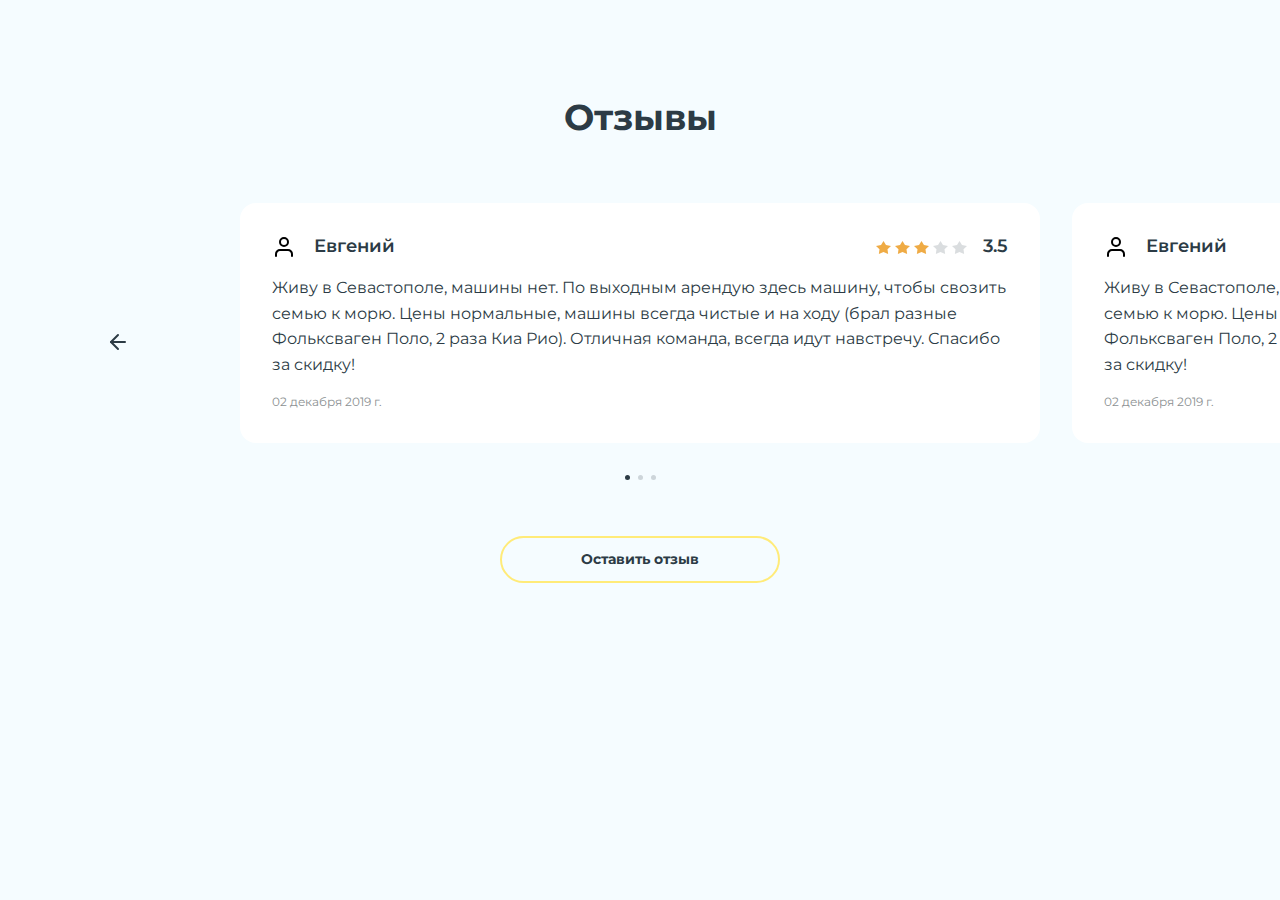
==== index.html @ 33b114d2 "Раздел с отзывами с адаптивом" ====
<!DOCTYPE html>
<html lang="ru">
<head>
  <meta charset="UTF-8">
  <meta http-equiv="X-UA-Compatible" content="IE=edge">
  <meta name="viewport" content="width=device-width, initial-scale=1.0">
  <title>Document</title>
  <link rel="shortcut icon" href="img/favicon.ico" type="image/ico">
  <link rel="stylesheet" href="css/style.css">

  <!-- Swiper -->
  <link rel="stylesheet" href="https://unpkg.com/swiper/swiper-bundle.min.css" />
  <script src="https://unpkg.com/swiper/swiper-bundle.min.js"></script>
</head>
<body>
  <div class="wrapper">
    <header class="header" style="display: none;">
      <div class="container">
        <div class="header__body">
          <div class="info">
            <div class="info__body">
              <div class="info__item">
                <div class="info__item-img">
                  <img src="img/work-time.svg" alt="Рабочее время">
                </div>
                <span class="info__item-text">Режим работы 9.00 - 19.00</span>
              </div>
              <div class="info__item">
                <div class="info__item-img">
                  <img src="img/car-availability.svg" alt="Доступность авто">
                </div>
                <span class="info__item-text">Подача автомобиля 24/7 </span>
              </div>
              <div class="info__contacts">
                <ul class="info__messengers">
                  <li><a href="#"><img src="img/viber.svg" alt="Viber"></a></li>
                  <li><a href="#"><img src="img/whatsapp.svg" alt="WhatsApp"></a></li>
                  <li><a href="#"><img src="img/telegram.svg" alt="Telegram"></a></li>
                </ul>
                <a href="tel:+79788373757" class="info-phone">+7 (978) 837-37-57</a>
              </div>
              <button class="btn-outline btn-round info__callback">
                <div class="info__callback-img">
                  <img src="img/callback.svg" alt="Обратный звонок">
                </div>
                <span class="info__callback-text">Обратный звонок</span>
              </button>
            </div>
          </div>
          <nav class="nav">
            <div class="nav__body">
              <button class="nav-burger"><span></span></button>
              <a href="#" class="nav__logo">
                <div class="nav__logo-img">
                  <img src="img/logo.svg" alt="Логотип">
                </div>
                <div class="nav__logo__text">
                  <span class="nav__logo-title">Гранд Авто</span>
                  <div class="nav__logo-label">Аренда авто в Севастополе</div>
                </div>
              </a>
              <div class="nav-menu">
                <div class="nav-menu__body">
                  <div class="nav-menu__header">
                    <h3 class="nav-menu-title">Меню</h3>
                    <button class="nav-menu-close"></button>
                  </div>
                  <ul class="nav-menu__list">
                    <li><a href="#" class="_active-page">Главная</a></li>
                    <li><a href="#">Автопарк</a></li>
                    <li><a href="#">Цены</a></li>
                    <li><a href="#">Условия</a></li>
                    <li><a href="#">Контакты</a></li>
                  </ul>
                  <div class="nav-menu__footer">
                    <div class="info__items">
                      <div class="info__item">
                        <div class="info__item-img">
                          <img src="img/work-time.svg" alt="Рабочее время">
                        </div>
                        <span class="info__item-text">Режим работы 9.00 - 19.00</span>
                      </div>
                      <div class="info__item">
                        <div class="info__item-img">
                          <img src="img/car-availability.svg" alt="Доступность авто">
                        </div>
                        <span class="info__item-text">Подача автомобиля 24/7 </span>
                      </div>
                    </div>
                    <button class="btn-outline btn-round nav-menu-callback">
                      <div class="info__callback-img">
                        <img src="img/callback.svg" alt="Обратный звонок">
                      </div>
                      <span class="info__callback-text">Обратный звонок</span>
                    </button>
                  </div>
                </div>

              </div>
              <button class="modal-open nav-contacts" data-modal-open="contacts"><img src="img/phone.svg" alt="Связь"></button> 
            </div>
          </nav>
        </div>
      </div>
    </header>
    <main class="main" style="display: none;">
      <div class="container">
        <div class="main__body">
          <div class="main__content">
            <h1 class="main-title">Аренда автомобилей в Севастополе</h1>
            <div class="main__rent">
              <div class="main__selects">
                <div class="select main__select main__select-car">
                  <div class="select__header">
                    <span class="select-current">VW TIGUAN 2.0 4x4</span>
                    <span class="select-icon"><img src="img/select-arrow.svg" alt="стрелка"></span>
                    <div class="select-label"><span class="select-label-text">Авто</span></div>
                  </div>
                  <ul class="select__body">
                    <li class="select-item">VW TIGUAN 2.0 4x4</li>
                    <li class="select-item">Skoda Octavia</li>
                    <li class="select-item">Hyundai Genesis 70</li>
                    <li class="select-item">Kia Optima 1.6 МКПП</li>
                    <li class="select-item">Nissan Murano</li>
                  </ul>
                </div>
                <div class="select main__select main__select-day">
                  <div class="select__header">
                    <span class="select-current">1</span>
                    <span class="select-icon"><img src="img/select-arrow.svg" alt="стрелка"></span>
                    <div class="select-label"><span class="select-label-text">Сутки</span></div>
                  </div>
                  <ul class="select__body">
                    <li class="select-item">1</li>
                    <li class="select-item">2</li>
                    <li class="select-item">3</li>
                    <li class="select-item">4</li>
                    <li class="select-item">5</li>
                  </ul>
                </div>
              </div>
            </div>
            <div class="main__price">
              <span class="main__price-all">17 500 ₽</span>
              <div class="main__price__correction">
                <span class="main__price-day">3 500 ₽ / сутки</span>
                <span class="main__price-deposit">Залог: 20 000 ₽ </span>
              </div>
            </div>
            <button class="btn btn-round main-btn">Арендовать</button>
          </div>
          <div class="main__image">
            <div class="main__image-car"><img src="img/main-car.png" alt="Автомобиль"></div>
            <div class="main__image-rock"><img src="img/main-rock.svg" alt="Горы"></div>
            <div class="main__image-traced-front"><img src="img/main-traced-front.svg" alt=""></div>
            <div class="main__image-traced-back"><img src="img/main-traced-back.svg" alt=""></div>
          </div>
        </div>
      </div>
    </main>
    <section class="park" style="display: none;">
      <div class="park__body">
        <div class="park__class">
          <div class="container">
            <div class="park__class__body">
              <h2 class="park-title park__class-title">Выберите класс авто</h2>
              <ul class="park__class__list">
                <li class="park__class__item">
                  <div class="park__class-img"><img src="img/class-budget.png" alt="Бюджетный класс"></div>
                  <div class="park__class__item__content">
                    <h3 class="park__class__item-title">Бюджетный</h3>
                    <span class="park__class-price">1500 ₽</span>
                    <span class="park__class-correction">от / сутки</span>
                  </div>
                </li>
                <li class="park__class__item">
                  <div class="park__class-img"><img src="img/class-comfort.png" alt="Комфорт класс"></div>
                  <div class="park__class__item__content">
                    <h3 class="park__class__item-title">Комфорт+</h3>
                    <span class="park__class-price">1500 ₽</span>
                    <span class="park__class-correction">от / сутки</span>
                  </div>
                </li>
                <li class="park__class__item _active">
                  <div class="park__class-img"><img src="img/class-crossover.png" alt="Кроссоверы"></div>
                  <div class="park__class__item__content">
                    <h3 class="park__class__item-title">Кроссоверы</h3>
                    <span class="park__class-price">1500 ₽</span>
                    <span class="park__class-correction">от / сутки</span>
                  </div>
                </li>
                <li class="park__class__item">
                  <div class="park__class-img"><img src="img/class-business.png" alt="Бизнес класс"></div>
                  <div class="park__class__item__content">
                    <h3 class="park__class__item-title">Бизнес</h3>
                    <span class="park__class-price">1500 ₽</span>
                    <span class="park__class-correction">от / сутки</span>
                  </div>
                </li>
              </ul>
            </div>
          </div>
        </div>
        <div class="park__car">
          <div class="container">
            <div class="park__car__body">
              <h2 class="park-title park__car-title">Автомобили в классе</h2>
              <ul class="park__car__list">
                <li class="park__car-item">
                  <div class="park__car__header">
                    <div class="park__car__character park__car__people">
                      <div class="park__car__character-icon"><img src="img/car-people.svg" alt="Кол-во мест"></div>
                      <span class="park__car__character-text">5</span>
                    </div>
                    <div class="park__car__character park__car__bag">
                      <div class="park__car__character-icon"><img src="img/car-bag.svg" alt="Кол-во мест для багажа"></div>
                      <span class="park__car__character-text">3</span>
                    </div>
                    <span class="park__car-sale">Акция</span>
                  </div>
                  <div class="park__car-img"><img src="img/car-1.png" alt="Машина"></div>
                  <div class="park__car__content">
                    <span class="park__car-class">Кроссоверы</span>
                    <h3 class="park__car-item-title">Volkswagen Tiguan 2.0</h3>
                    <ul class="park__car__parameters">
                      <li class="park__car__parameter">
                        <span class="park__car__parameter-title">Двигатель</span>
                        <span class="park__car__parameter-descr">1.6 Бензин</span>
                      </li>
                      <li class="park__car__parameter">
                        <span class="park__car__parameter-title">Расход</span>
                        <span class="park__car__parameter-descr">10л / 100км</span>
                      </li>
                      <li class="park__car__parameter">
                        <span class="park__car__parameter-title">Трансмиссия</span>
                        <span class="park__car__parameter-descr">АКПП</span>
                      </li>
                    </ul>
                    <div class="park__car__footer">
                      <div class="park__car__price">
                        <span class="park__car__price-old">5 500 ₽</span>
                        <span class="park__car__price-all">15 500 ₽</span>
                        <div class="park__car__price-correction">от / сутки</div>
                      </div>
                      <button class="btn-outline park__car-btn">Подробнее</button>
                    </div>
                  </div>
                </li>
                <li class="park__car-item">
                  <div class="park__car__header">
                    <div class="park__car__character park__car__people">
                      <div class="park__car__character-icon"><img src="img/car-people.svg" alt="Кол-во мест"></div>
                      <span class="park__car__character-text">5</span>
                    </div>
                    <div class="park__car__character park__car__bag">
                      <div class="park__car__character-icon"><img src="img/car-bag.svg" alt="Кол-во мест для багажа"></div>
                      <span class="park__car__character-text">3</span>
                    </div>
                    <span class="park__car-sale">Акция</span>
                  </div>
                  <div class="park__car-img"><img src="img/car-2.png" alt="Машина"></div>
                  <div class="park__car__content">
                    <span class="park__car-class">Кроссоверы</span>
                    <h3 class="park__car-item-title">Hyundai Genesis 70</h3>
                    <ul class="park__car__parameters">
                      <li class="park__car__parameter">
                        <span class="park__car__parameter-title">Двигатель</span>
                        <span class="park__car__parameter-descr">1.6 Бензин</span>
                      </li>
                      <li class="park__car__parameter">
                        <span class="park__car__parameter-title">Расход</span>
                        <span class="park__car__parameter-descr">10л / 100км</span>
                      </li>
                      <li class="park__car__parameter">
                        <span class="park__car__parameter-title">Трансмиссия</span>
                        <span class="park__car__parameter-descr">АКПП</span>
                      </li>
                    </ul>
                    <div class="park__car__footer">
                      <div class="park__car__price">
                        <span class="park__car__price-old">5 500 ₽</span>
                        <span class="park__car__price-all">4 500 ₽</span>
                        <div class="park__car__price-correction">от / сутки</div>
                      </div>
                      <button class="btn-outline park__car-btn">Подробнее</button>
                    </div>
                  </div>
                </li>
                <li class="park__car-item _sale">
                  <div class="park__car__header">
                    <div class="park__car__character park__car__people">
                      <div class="park__car__character-icon"><img src="img/car-people.svg" alt="Кол-во мест"></div>
                      <span class="park__car__character-text">5</span>
                    </div>
                    <div class="park__car__character park__car__bag">
                      <div class="park__car__character-icon"><img src="img/car-bag.svg" alt="Кол-во мест для багажа"></div>
                      <span class="park__car__character-text">3</span>
                    </div>
                    <span class="park__car-sale">Акция</span>
                  </div>
                  <div class="park__car-img"><img src="img/car-3.png" alt="Машина"></div>
                  <div class="park__car__content">
                    <span class="park__car-class">Кроссоверы</span>
                    <h3 class="park__car-item-title">Kia Optima 1.6 МКПП</h3>
                    <ul class="park__car__parameters">
                      <li class="park__car__parameter">
                        <span class="park__car__parameter-title">Двигатель</span>
                        <span class="park__car__parameter-descr">1.6 Бензин</span>
                      </li>
                      <li class="park__car__parameter">
                        <span class="park__car__parameter-title">Расход</span>
                        <span class="park__car__parameter-descr">10л / 100км</span>
                      </li>
                      <li class="park__car__parameter">
                        <span class="park__car__parameter-title">Трансмиссия</span>
                        <span class="park__car__parameter-descr">МКПП</span>
                      </li>
                    </ul>
                    <div class="park__car__footer">
                      <div class="park__car__price">
                        <span class="park__car__price-old">5 500 ₽</span>
                        <span class="park__car__price-all">3 500 ₽</span>
                        <div class="park__car__price-correction">от / сутки</div>
                      </div>
                      <button class="btn-outline park__car-btn">Подробнее</button>
                    </div>
                  </div>
                </li>
                <li class="park__car-item">
                  <div class="park__car__header">
                    <div class="park__car__character park__car__people">
                      <div class="park__car__character-icon"><img src="img/car-people.svg" alt="Кол-во мест"></div>
                      <span class="park__car__character-text">5</span>
                    </div>
                    <div class="park__car__character park__car__bag">
                      <div class="park__car__character-icon"><img src="img/car-bag.svg" alt="Кол-во мест для багажа"></div>
                      <span class="park__car__character-text">3</span>
                    </div>
                    <span class="park__car-sale">Акция</span>
                  </div>
                  <div class="park__car-img"><img src="img/car-4.png" alt="Машина"></div>
                  <div class="park__car__content">
                    <span class="park__car-class">Кроссоверы</span>
                    <h3 class="park__car-item-title">Nissan Murano</h3>
                    <ul class="park__car__parameters">
                      <li class="park__car__parameter">
                        <span class="park__car__parameter-title">Двигатель</span>
                        <span class="park__car__parameter-descr">1.6 Бензин</span>
                      </li>
                      <li class="park__car__parameter">
                        <span class="park__car__parameter-title">Расход</span>
                        <span class="park__car__parameter-descr">10л / 100км</span>
                      </li>
                      <li class="park__car__parameter">
                        <span class="park__car__parameter-title">Трансмиссия</span>
                        <span class="park__car__parameter-descr">АКПП</span>
                      </li>
                    </ul>
                    <div class="park__car__footer">
                      <div class="park__car__price">
                        <span class="park__car__price-old">5 500 ₽</span>
                        <span class="park__car__price-all">5 500 ₽</span>
                        <div class="park__car__price-correction">от / сутки</div>
                      </div>
                      <button class="btn-outline park__car-btn">Подробнее</button>
                    </div>
                  </div>
                </li>
                <li class="park__car-item">
                  <div class="park__car__header">
                    <div class="park__car__character park__car__people">
                      <div class="park__car__character-icon"><img src="img/car-people.svg" alt="Кол-во мест"></div>
                      <span class="park__car__character-text">5</span>
                    </div>
                    <div class="park__car__character park__car__bag">
                      <div class="park__car__character-icon"><img src="img/car-bag.svg" alt="Кол-во мест для багажа"></div>
                      <span class="park__car__character-text">3</span>
                    </div>
                    <span class="park__car-sale">Акция</span>
                  </div>
                  <div class="park__car-img"><img src="img/car-5.png" alt="Машина"></div>
                  <div class="park__car__content">
                    <span class="park__car-class">Кроссоверы</span>
                    <h3 class="park__car-item-title">Skoda Octavia</h3>
                    <ul class="park__car__parameters">
                      <li class="park__car__parameter">
                        <span class="park__car__parameter-title">Двигатель</span>
                        <span class="park__car__parameter-descr">1.6 Бензин</span>
                      </li>
                      <li class="park__car__parameter">
                        <span class="park__car__parameter-title">Расход</span>
                        <span class="park__car__parameter-descr">10л / 100км</span>
                      </li>
                      <li class="park__car__parameter">
                        <span class="park__car__parameter-title">Трансмиссия</span>
                        <span class="park__car__parameter-descr">АКПП</span>
                      </li>
                    </ul>
                    <div class="park__car__footer">
                      <div class="park__car__price">
                        <span class="park__car__price-old">5 500 ₽</span>
                        <span class="park__car__price-all">4 500 ₽</span>
                        <div class="park__car__price-correction">от / сутки</div>
                      </div>
                      <button class="btn-outline park__car-btn">Подробнее</button>
                    </div>
                  </div>
                </li>
                <li class="park__car-item">
                  <div class="park__car__header">
                    <div class="park__car__character park__car__people">
                      <div class="park__car__character-icon"><img src="img/car-people.svg" alt="Кол-во мест"></div>
                      <span class="park__car__character-text">5</span>
                    </div>
                    <div class="park__car__character park__car__bag">
                      <div class="park__car__character-icon"><img src="img/car-bag.svg" alt="Кол-во мест для багажа"></div>
                      <span class="park__car__character-text">3</span>
                    </div>
                    <span class="park__car-sale">Акция</span>
                  </div>
                  <div class="park__car-img"><img src="img/car-6.png" alt="Машина"></div>
                  <div class="park__car__content">
                    <span class="park__car-class">Кроссоверы</span>
                    <h3 class="park__car-item-title">Hyundai Genesis 80</h3>
                    <ul class="park__car__parameters">
                      <li class="park__car__parameter">
                        <span class="park__car__parameter-title">Двигатель</span>
                        <span class="park__car__parameter-descr">1.6 Бензин</span>
                      </li>
                      <li class="park__car__parameter">
                        <span class="park__car__parameter-title">Расход</span>
                        <span class="park__car__parameter-descr">10л / 100км</span>
                      </li>
                      <li class="park__car__parameter">
                        <span class="park__car__parameter-title">Трансмиссия</span>
                        <span class="park__car__parameter-descr">МКПП</span>
                      </li>
                    </ul>
                    <div class="park__car__footer">
                      <div class="park__car__price">
                        <span class="park__car__price-old">5 500 ₽</span>
                        <span class="park__car__price-all">3 500 ₽</span>
                        <div class="park__car__price-correction">от / сутки</div>
                      </div>
                      <button class="btn-outline park__car-btn">Подробнее</button>
                    </div>
                  </div>
                </li>
              </ul>
              <div class="park-more">
                <a href="#" class="btn-outline btn-round park-more-link">Все автомобили</a>
              </div>
            </div>
          </div>
        </div>
      </div>
    </section>
    <section class="rental" style="display: none;">
      <div class="container">
        <div class="rental__body">
          <div class="rental__content">
            <h2 class="title rental-title">Прокат авто в Севастополе</h2>
            <p class="rental-text">Компания «На Прокат» предоставляет всем жителям полуострова и гостям Крыма услуги недорогого автопроката. У нас можно взять машину в аренду на сутки, неделю или несколько месяцев. Не отказывайте себе в свободе передвижения: арендуйте современные исправные авто на время отпуска, командировки, или пока ваш автомобиль находится в ремонте. К вашим услугам – большой автопарк новых автомобилей, более чем адекватные цены и отличный качественный сервис. <br> <br> Если во время отдыха хотите сэкономить на такси и при этом осмотреть самые красивые места полуострова, вам не обойтись без услуг нашей компании. Чтобы заказать аренду авто, выберите машину на сайте и забронируйте на нужную дату. Сделать это можно по телефону или онлайн.</p>
          </div>
          <ul class="rental__services">
            <li class="rental__service">
              <div class="rental__service-icon"><img src="img/rental-money.svg" alt="Деньги"></div>
              <span class="rental__services-text">Минимальный залог</span>
            </li>
            <li class="rental__service">
              <div class="rental__service-icon"><img src="img/rental-document.svg" alt="Документы"></div>
              <span class="rental__services-text">Быстрое оформление по паспорту и правам</span>
            </li>
            <li class="rental__service">
              <div class="rental__service-icon"><img src="img/rental-repair.svg" alt="Техподдержка"></div>
              <span class="rental__services-text">Техподдержка 24/7</span>
            </li>
            <li class="rental__service">
              <div class="rental__service-icon"><img src="img/rental-withdrawal.svg" alt="Залог"></div>
              <span class="rental__services-text">Возврат залога по карте до 30 суток</span>
            </li>
            <li class="rental__service">
              <div class="rental__service-icon"><img src="img/rental-car.svg" alt="Автомобиль"></div>
              <span class="rental__services-text">Новые автомобили</span>
            </li>
            <li class="rental__service">
              <div class="rental__service-icon"><img src="img/rental-arrow.svg" alt="Пробег"></div>
              <span class="rental__services-text">Неограниченный пробег</span>
            </li>
            <li class="rental__service">
              <div class="rental__service-icon"><img src="img/rental-location.svg" alt="Локация"></div>
              <span class="rental__services-text">Доставка автомобиля в любой город</span>
            </li>
            <li class="rental__service">
              <div class="rental__service-icon"><img src="img/rental-plane.svg" alt="Аэропорт"></div>
              <span class="rental__services-text">Наличие автомобилей в аэропорту</span>
            </li>
          </ul>
          <div class="rental-more">
            <a href="#" class="btn-outline btn-round rental-more-link">Условия</a>
          </div>
        </div>
      </div>
    </section>
    <section class="reviews">
      <div class="container">
        <div class="reviews__body">
          <h2 class="title reviews-title">Отзывы</h2>
          <div class="reviews__slider">
            <div class="swiper-container reviews__slider-content">
              <ul class="swiper-wrapper reviews__list">
                <li class="swiper-slide reviews__item">
                  <div class="reviews__header">
                    <div class="reviews__user">
                      <div class="reviews__user-icon"><img src="img/reviews-user.svg" alt="Клиент"></div>
                      <div class="reviews__user-name">Евгений</div>
                    </div>
                    <div class="reviews__estim">
                      <ul class="reviews__estim__stars">
                        <li class="reviews__estim-star">
                          <svg width="15" height="13" viewBox="0 0 15 13" fill="none" xmlns="http://www.w3.org/2000/svg">
                            <path fill-rule="evenodd" clip-rule="evenodd" d="M7.5 0L9.97724 4.08591L15 4.96601L11.5017 8.37073L12.128 13L7.5 11.0188L2.8584 13L3.49811 8.37073L0 4.96601L5.0226 4.08591L7.5 0Z" fill="#EFAB45"/>
                          </svg>
                        </li>
                        <li class="reviews__estim-star">
                          <svg width="15" height="13" viewBox="0 0 15 13" fill="none" xmlns="http://www.w3.org/2000/svg">
                            <path fill-rule="evenodd" clip-rule="evenodd" d="M7.5 0L9.97724 4.08591L15 4.96601L11.5017 8.37073L12.128 13L7.5 11.0188L2.8584 13L3.49811 8.37073L0 4.96601L5.0226 4.08591L7.5 0Z" fill="#EFAB45"/>
                          </svg>
                        </li>
                        <li class="reviews__estim-star">
                          <svg width="15" height="13" viewBox="0 0 15 13" fill="none" xmlns="http://www.w3.org/2000/svg">
                            <path fill-rule="evenodd" clip-rule="evenodd" d="M7.5 0L9.97724 4.08591L15 4.96601L11.5017 8.37073L12.128 13L7.5 11.0188L2.8584 13L3.49811 8.37073L0 4.96601L5.0226 4.08591L7.5 0Z" fill="#EFAB45"/>
                          </svg>
                        </li>
                        <li class="reviews__estim-star">
                          <svg width="15" height="13" viewBox="0 0 15 13" fill="none" xmlns="http://www.w3.org/2000/svg">
                            <path fill-rule="evenodd" clip-rule="evenodd" d="M7.5 0L9.97724 4.08591L15 4.96601L11.5017 8.37073L12.128 13L7.5 11.0188L2.8584 13L3.49811 8.37073L0 4.96601L5.0226 4.08591L7.5 0Z" fill="#DADDDF"/>
                          </svg>
                        </li>
                        <li class="reviews__estim-star">
                          <svg width="15" height="13" viewBox="0 0 15 13" fill="none" xmlns="http://www.w3.org/2000/svg">
                            <path fill-rule="evenodd" clip-rule="evenodd" d="M7.5 0L9.97724 4.08591L15 4.96601L11.5017 8.37073L12.128 13L7.5 11.0188L2.8584 13L3.49811 8.37073L0 4.96601L5.0226 4.08591L7.5 0Z" fill="#DADDDF"/>
                          </svg>
                        </li>
                      </ul>
                      <div class="reviews__estim-text">3.5</div>
                    </div>
                  </div>
                  <div class="reviews__content">
                    <p class="reviews-text">Живу в Севастополе, машины нет. По выходным арендую здесь машину, чтобы свозить семью к морю. Цены нормальные, машины всегда чистые и на ходу (брал разные Фольксваген Поло, 2 раза Киа Рио). Отличная команда, всегда идут навстречу. Спасибо за скидку!</p>
                    <span class="reviews-date">02 декабря 2019 г.</span>
                  </div>
                </li>
                <li class="swiper-slide reviews__item">
                  <div class="reviews__header">
                    <div class="reviews__user">
                      <div class="reviews__user-icon"><img src="img/reviews-user.svg" alt="Клиент"></div>
                      <div class="reviews__user-name">Евгений</div>
                    </div>
                    <div class="reviews__estim">
                      <ul class="reviews__estim__stars">
                        <li class="reviews__estim-star">
                          <svg width="15" height="13" viewBox="0 0 15 13" fill="none" xmlns="http://www.w3.org/2000/svg">
                            <path fill-rule="evenodd" clip-rule="evenodd" d="M7.5 0L9.97724 4.08591L15 4.96601L11.5017 8.37073L12.128 13L7.5 11.0188L2.8584 13L3.49811 8.37073L0 4.96601L5.0226 4.08591L7.5 0Z" fill="#EFAB45"/>
                          </svg>
                        </li>
                        <li class="reviews__estim-star">
                          <svg width="15" height="13" viewBox="0 0 15 13" fill="none" xmlns="http://www.w3.org/2000/svg">
                            <path fill-rule="evenodd" clip-rule="evenodd" d="M7.5 0L9.97724 4.08591L15 4.96601L11.5017 8.37073L12.128 13L7.5 11.0188L2.8584 13L3.49811 8.37073L0 4.96601L5.0226 4.08591L7.5 0Z" fill="#EFAB45"/>
                          </svg>
                        </li>
                        <li class="reviews__estim-star">
                          <svg width="15" height="13" viewBox="0 0 15 13" fill="none" xmlns="http://www.w3.org/2000/svg">
                            <path fill-rule="evenodd" clip-rule="evenodd" d="M7.5 0L9.97724 4.08591L15 4.96601L11.5017 8.37073L12.128 13L7.5 11.0188L2.8584 13L3.49811 8.37073L0 4.96601L5.0226 4.08591L7.5 0Z" fill="#EFAB45"/>
                          </svg>
                        </li>
                        <li class="reviews__estim-star">
                          <svg width="15" height="13" viewBox="0 0 15 13" fill="none" xmlns="http://www.w3.org/2000/svg">
                            <path fill-rule="evenodd" clip-rule="evenodd" d="M7.5 0L9.97724 4.08591L15 4.96601L11.5017 8.37073L12.128 13L7.5 11.0188L2.8584 13L3.49811 8.37073L0 4.96601L5.0226 4.08591L7.5 0Z" fill="#DADDDF"/>
                          </svg>
                        </li>
                        <li class="reviews__estim-star">
                          <svg width="15" height="13" viewBox="0 0 15 13" fill="none" xmlns="http://www.w3.org/2000/svg">
                            <path fill-rule="evenodd" clip-rule="evenodd" d="M7.5 0L9.97724 4.08591L15 4.96601L11.5017 8.37073L12.128 13L7.5 11.0188L2.8584 13L3.49811 8.37073L0 4.96601L5.0226 4.08591L7.5 0Z" fill="#DADDDF"/>
                          </svg>
                        </li>
                      </ul>
                      <div class="reviews__estim-text">3.5</div>
                    </div>
                  </div>
                  <div class="reviews__content">
                    <p class="reviews-text">Живу в Севастополе, машины нет. По выходным арендую здесь машину, чтобы свозить семью к морю. Цены нормальные, машины всегда чистые и на ходу (брал разные Фольксваген Поло, 2 раза Киа Рио). Отличная команда, всегда идут навстречу. Спасибо за скидку!</p>
                    <span class="reviews-date">02 декабря 2019 г.</span>
                  </div>
                </li>
                <li class="swiper-slide reviews__item">
                  <div class="reviews__header">
                    <div class="reviews__user">
                      <div class="reviews__user-icon"><img src="img/reviews-user.svg" alt="Клиент"></div>
                      <div class="reviews__user-name">Евгений</div>
                    </div>
                    <div class="reviews__estim">
                      <ul class="reviews__estim__stars">
                        <li class="reviews__estim-star">
                          <svg width="15" height="13" viewBox="0 0 15 13" fill="none" xmlns="http://www.w3.org/2000/svg">
                            <path fill-rule="evenodd" clip-rule="evenodd" d="M7.5 0L9.97724 4.08591L15 4.96601L11.5017 8.37073L12.128 13L7.5 11.0188L2.8584 13L3.49811 8.37073L0 4.96601L5.0226 4.08591L7.5 0Z" fill="#EFAB45"/>
                          </svg>
                        </li>
                        <li class="reviews__estim-star">
                          <svg width="15" height="13" viewBox="0 0 15 13" fill="none" xmlns="http://www.w3.org/2000/svg">
                            <path fill-rule="evenodd" clip-rule="evenodd" d="M7.5 0L9.97724 4.08591L15 4.96601L11.5017 8.37073L12.128 13L7.5 11.0188L2.8584 13L3.49811 8.37073L0 4.96601L5.0226 4.08591L7.5 0Z" fill="#EFAB45"/>
                          </svg>
                        </li>
                        <li class="reviews__estim-star">
                          <svg width="15" height="13" viewBox="0 0 15 13" fill="none" xmlns="http://www.w3.org/2000/svg">
                            <path fill-rule="evenodd" clip-rule="evenodd" d="M7.5 0L9.97724 4.08591L15 4.96601L11.5017 8.37073L12.128 13L7.5 11.0188L2.8584 13L3.49811 8.37073L0 4.96601L5.0226 4.08591L7.5 0Z" fill="#EFAB45"/>
                          </svg>
                        </li>
                        <li class="reviews__estim-star">
                          <svg width="15" height="13" viewBox="0 0 15 13" fill="none" xmlns="http://www.w3.org/2000/svg">
                            <path fill-rule="evenodd" clip-rule="evenodd" d="M7.5 0L9.97724 4.08591L15 4.96601L11.5017 8.37073L12.128 13L7.5 11.0188L2.8584 13L3.49811 8.37073L0 4.96601L5.0226 4.08591L7.5 0Z" fill="#DADDDF"/>
                          </svg>
                        </li>
                        <li class="reviews__estim-star">
                          <svg width="15" height="13" viewBox="0 0 15 13" fill="none" xmlns="http://www.w3.org/2000/svg">
                            <path fill-rule="evenodd" clip-rule="evenodd" d="M7.5 0L9.97724 4.08591L15 4.96601L11.5017 8.37073L12.128 13L7.5 11.0188L2.8584 13L3.49811 8.37073L0 4.96601L5.0226 4.08591L7.5 0Z" fill="#DADDDF"/>
                          </svg>
                        </li>
                      </ul>
                      <div class="reviews__estim-text">3.5</div>
                    </div>
                  </div>
                  <div class="reviews__content">
                    <p class="reviews-text">Живу в Севастополе, машины нет. По выходным арендую здесь машину, чтобы свозить семью к морю. Цены нормальные, машины всегда чистые и на ходу (брал разные Фольксваген Поло, 2 раза Киа Рио). Отличная команда, всегда идут навстречу. Спасибо за скидку!</p>
                    <span class="reviews-date">02 декабря 2019 г.</span>
                  </div>
                </li>
              </ul>
            </div>
            <div class="reviews__arrows">
              <button class="reviews__arrows-left">
                <svg width="24" height="24" viewBox="0 0 24 24" fill="none" xmlns="http://www.w3.org/2000/svg">
                  <path d="M19 12H5" stroke="#2C3B45" stroke-width="2" stroke-linecap="round" stroke-linejoin="round"/>
                  <path d="M12 5L5 12L12 19" stroke="#2C3B45" stroke-width="2" stroke-linecap="round" stroke-linejoin="round"/>
                </svg>
              </button>
              <button class="reviews__arrows-right">
                <svg width="24" height="24" viewBox="0 0 24 24" fill="none" xmlns="http://www.w3.org/2000/svg">
                  <path d="M5 12H19" stroke="#2C3B45" stroke-width="2" stroke-linecap="round" stroke-linejoin="round"/>
                  <path d="M12 5L19 12L12 19" stroke="#2C3B45" stroke-width="2" stroke-linecap="round" stroke-linejoin="round"/>
                </svg>
              </button>
            </div>
            <div class="reviews__pagination"></div>
          </div>
          <div class="reviews-btn-more">
            <a href="#" class="btn-outline btn-round reviews-btn-more-link">Оставить отзыв</a>
          </div>
        </div>
      </div>
    </section>

    <!-- Модальные окна -->
    <div class="modal modal-contacts" data-modal="contacts">
      <div class="modal__body">
        <div class="modal__content">
          <div class="modal__header">
            <h3 class="modal-title">Контакты</h3>
            <button class="modal-close"></button> 
          </div>
          <div class="modal-contact">
            <ul class="modal-contact__list">
              <li class="modal-contact__item">
                <a href="#" class="modal-contact-link">
                  <div class="modal-contact-img"><img src="img/phone.svg" alt="Телефон"></div>
                  <div class="modal-contact-text">
                    <span class="modal-contact-title">+7 (978) 837-37-57</span>
                    <span class="modal-contact-label">Ежедневно с 9.00 до 19.00</span>
                  </div>
                </a>
              </li>
              <li class="modal-contact__item">
                <a href="#" class="modal-contact-link">
                  <div class="modal-contact-img"><img src="img/viber.svg" alt="Viber"></div>
                  <div class="modal-contact-text">
                    <span class="modal-contact-title">Viber</span>
                    <span class="modal-contact-label">Онлайн-консультант</span>
                  </div>
                </a>
              </li>
              <li class="modal-contact__item">
                <a href="#" class="modal-contact-link">
                  <div class="modal-contact-img"><img src="img/whatsapp.svg" alt="Whatsapp"></div>
                  <div class="modal-contact-text">
                    <span class="modal-contact-title">Whatsapp</span>
                    <span class="modal-contact-label">Отправить сообщение</span>
                  </div>
                </a>
              </li>
              <li class="modal-contact__item">
                <a href="#" class="modal-contact-link">
                  <div class="modal-contact-img"><img src="img/telegram.svg" alt="Telegram"></div>
                  <div class="modal-contact-text">
                    <span class="modal-contact-title">Telegram</span>
                    <span class="modal-contact-label">Отправить сообщение</span>
                  </div>
                </a>
              </li>
              <li class="modal-contact__item">
                <a href="#" class="modal-contact-link">
                  <div class="modal-contact-img"><img src="img/callback.svg" alt="Обратный звонок"></div>
                  <div class="modal-contact-text">
                    <span class="modal-contact-title">Обратный звонок</span>
                    <span class="modal-contact-label">Мы перезвоним вам</span>
                  </div>
                </a>
              </li>
            </ul>
          </div>
          <div class="nav-menu__footer">
            <div class="info__items">
              <div class="info__item">
                <div class="info__item-img">
                  <img src="img/work-time.svg" alt="Рабочее время">
                </div>
                <span class="info__item-text">Режим работы 9.00 - 19.00</span>
              </div>
              <div class="info__item">
                <div class="info__item-img">
                  <img src="img/car-availability.svg" alt="Доступность авто">
                </div>
                <span class="info__item-text">Подача автомобиля 24/7 </span>
              </div>
            </div>
            <button class="btn btn-round modal-btn-phone">
              <div class="info__callback-img">
                <img src="img/phone.svg" alt="Позвонить">
              </div>
              <span class="info__callback-text">Позвонить</span>
            </button>
          </div>
        </div>
      </div>
    </div>
    <div class="modal" data-modal="callback">
      <div class="modal__body">
        <div class="modal__content">
          <div class="modal__header">
            <h3 class="modal-title">Обратный звонок</h3>
            <button class="modal-close"></button> 
          </div>
        </div>
      </div>
    </div>
  </div>
  <script src="js/main.js"></script>
</body>
</html>
---- css/style.css ----
@charset "UTF-8";
@import url(https://fonts.googleapis.com/css?family=Montserrat:400,600,700);
:root {
  --main: #2C3B45;
  --second: #68757D;
  --third: #8B9092;
  --outline: #DFEAEF;
  --accent: #2E8BF8;
  --accent-second: #FFEB79;
  --bg: #F5FCFF;
}

/*Обнуление*/
* {
  margin: 0;
  padding: 0;
  border: 0;
  font-family: sans-serif;
  line-height: 130%;
}

*, *:before, *:after {
  -webkit-box-sizing: border-box;
  box-sizing: border-box;
}

:focus, :active {
  outline: none;
}

a:focus, a:active {
  outline: none;
}

nav, footer, header, aside {
  display: block;
}

html, body {
  height: 100%;
  width: 100%;
  font-size: 100%;
  line-height: 1;
  -ms-text-size-adjust: 100%;
  -moz-text-size-adjust: 100%;
  -webkit-text-size-adjust: 100%;
  -webkit-tap-highlight-color: rgba(0, 0, 0, 0);
}

input, button, textarea {
  font-family: inherit;
}

input::-ms-clear {
  display: none;
}

button {
  background: none;
  cursor: pointer;
}

button::-moz-focus-inner {
  padding: 0;
  border: 0;
}

a, a:visited {
  text-decoration: none;
}

a:hover {
  text-decoration: none;
}

ul li {
  list-style: none;
  list-style-position: inside;
}

ol li {
  list-style-position: inside;
}

img {
  vertical-align: top;
}

h1, h2, h3, h4, h5, h6 {
  font-size: inherit;
  font-weight: inherit;
}

p, a, span, li {
  line-height: 1.3;
}

* {
  font-family: "Montserrat", sans-serif;
}

html {
  scroll-behavior: smooth;
}

body {
  color: var(--main);
  font-size: 16px;
  font-weight: 400;
  line-height: 1.6;
  background: var(--bg);
}

body._lock {
  overflow: hidden;
}

h1 {
  font-size: 42px;
  font-weight: 700;
  line-height: 1.2;
}

h2 {
  font-size: 36px;
  font-weight: 700;
  line-height: 1.2;
}

a {
  color: var(--main);
}

.wrapper {
  width: 100%;
  min-height: 100%;
  overflow: hidden;
  display: -webkit-box;
  display: -webkit-flex;
  display: -ms-flexbox;
  display: flex;
  -webkit-box-orient: vertical;
  -webkit-box-direction: normal;
  -webkit-flex-direction: column;
      -ms-flex-direction: column;
          flex-direction: column;
  position: relative;
}

.container {
  max-width: 1264px;
  margin: 0 auto;
  padding: 0 24px;
}

@media screen and (max-width: 600px) {
  .container {
    padding: 0 16px;
  }
}

section {
  padding: 96px 0;
}

.btn {
  display: inline-block;
  font-size: 16px;
  font-weight: 500;
  line-height: 1.5;
  color: var(--main);
  padding: 16px 32px;
  -webkit-border-radius: 8px;
          border-radius: 8px;
  background: var(--accent-second);
  -webkit-transition: 0.2s;
  -o-transition: 0.2s;
  transition: 0.2s;
}

.btn-outline {
  font-size: 14px;
  font-weight: 700;
  color: var(--main);
  padding: 12px 28px;
  border: 2px solid var(--accent-second);
  -webkit-border-radius: 8px;
          border-radius: 8px;
  -webkit-transition: .2s;
  -o-transition: .2s;
  transition: .2s;
}

@media screen and (min-width: 768px) {
  .btn-outline:hover {
    background: var(--accent-second);
  }
}

.btn-outline:active {
  background: -webkit-linear-gradient(353.29deg, #FFCC70 1.86%, #FFA142 118.91%);
  background: -o-linear-gradient(353.29deg, #FFCC70 1.86%, #FFA142 118.91%);
  background: linear-gradient(96.71deg, #FFCC70 1.86%, #FFA142 118.91%);
}

.btn-round {
  -webkit-border-radius: 50px;
          border-radius: 50px;
}

.arrow-up {
  display: inline-block;
  position: fixed;
  bottom: 24px;
  right: 24px;
  display: -webkit-box;
  display: -webkit-flex;
  display: -ms-flexbox;
  display: flex;
  -webkit-box-pack: center;
  -webkit-justify-content: center;
      -ms-flex-pack: center;
          justify-content: center;
  -webkit-box-align: center;
  -webkit-align-items: center;
      -ms-flex-align: center;
          align-items: center;
  padding: 12px;
  background: rgba(255, 255, 255, 0.3);
  border: 1px solid #0f7cff;
  -webkit-border-radius: 4px;
          border-radius: 4px;
  -webkit-transform: scale(0.9);
      -ms-transform: scale(0.9);
          transform: scale(0.9);
  visibility: hidden;
  opacity: 0;
  -webkit-transition: .2s;
  -o-transition: .2s;
  transition: .2s;
  z-index: 100;
}

.arrow-up._show {
  -webkit-transform: scale(1);
      -ms-transform: scale(1);
          transform: scale(1);
  visibility: visible;
  opacity: 1;
}

@media screen and (min-width: 768px) {
  .arrow-up:hover {
    -webkit-transform: translate(0, -4px);
        -ms-transform: translate(0, -4px);
            transform: translate(0, -4px);
  }
}

.arrow-up:active {
  background: rgba(15, 124, 255, 0.2);
}

.select {
  position: relative;
}

.select._active .select__header {
  -webkit-border-radius: 8px 8px 0 0;
          border-radius: 8px 8px 0 0;
}

.select._active .select__body {
  display: block;
}

.select._active .select-icon {
  -webkit-transform: scale(-1);
      -ms-transform: scale(-1);
          transform: scale(-1);
}

.select__header {
  display: -webkit-box;
  display: -webkit-flex;
  display: -ms-flexbox;
  display: flex;
  -webkit-box-align: center;
  -webkit-align-items: center;
      -ms-flex-align: center;
          align-items: center;
  -webkit-box-pack: justify;
  -webkit-justify-content: space-between;
      -ms-flex-pack: justify;
          justify-content: space-between;
  background: #fff;
  border: 1px solid var(--outline);
  -webkit-border-radius: 8px;
          border-radius: 8px;
  padding: 16px 12px 16px 18px;
  cursor: pointer;
  position: relative;
}

.select-current {
  font-size: 18px;
}

.select-icon {
  width: 9px;
  height: 9px;
  pointer-events: none;
  -webkit-user-select: none;
     -moz-user-select: none;
      -ms-user-select: none;
          user-select: none;
  -webkit-transition: 0.2s;
  -o-transition: 0.2s;
  transition: 0.2s;
}

.select-icon img {
  width: 100%;
  height: 100%;
  -o-object-fit: contain;
     object-fit: contain;
}

.select-label {
  position: absolute;
  top: -1px;
  left: 12px;
  font-size: 12px;
  color: var(--second);
  padding: 0 8px;
  background: #fff;
  z-index: 1;
}

@media screen and (max-width: 420px) {
  .select-label {
    left: 6px;
    padding: 0 6px;
  }
}

.select-label-text {
  display: inline-block;
  -webkit-transform: translate(0, -50%);
      -ms-transform: translate(0, -50%);
          transform: translate(0, -50%);
}

.select__body {
  position: absolute;
  bottom: 1px;
  left: 0;
  width: 100%;
  -webkit-transform: translate(0, 100%);
      -ms-transform: translate(0, 100%);
          transform: translate(0, 100%);
  display: none;
  max-height: 150px;
  background: #fff;
  border: 1px solid var(--outline);
  -webkit-border-radius: 0 0 8px 8px;
          border-radius: 0 0 8px 8px;
  margin: -1px 0 0 0;
  overflow-y: auto;
  overflow-x: hidden;
  z-index: 1;
}

.select-item {
  text-transform: uppercase;
  background: #fff;
  padding: 12px 18px;
  cursor: pointer;
  -webkit-transition: 0.2s;
  -o-transition: 0.2s;
  transition: 0.2s;
}

.select-item:nth-child(odd) {
  background: #fcfcfc;
}

.select-item:hover {
  background: #f7f7f7;
}

.header {
  padding: 8px 0 0 0;
}

.info {
  padding: 24px 0;
}

@media screen and (max-width: 1020px) {
  .info {
    display: none;
  }
}

.info__body {
  display: -webkit-box;
  display: -webkit-flex;
  display: -ms-flexbox;
  display: flex;
  -webkit-box-align: center;
  -webkit-align-items: center;
      -ms-flex-align: center;
          align-items: center;
  -webkit-box-pack: justify;
  -webkit-justify-content: space-between;
      -ms-flex-pack: justify;
          justify-content: space-between;
}

.info__item {
  display: -webkit-box;
  display: -webkit-flex;
  display: -ms-flexbox;
  display: flex;
  -webkit-box-align: center;
  -webkit-align-items: center;
      -ms-flex-align: center;
          align-items: center;
}

.info__item-img {
  width: 24px;
  height: 24px;
  margin: 0 12px 0 0;
}

.info__item-img img {
  width: 100%;
  height: 100%;
}

.info__item-text {
  font-size: 14px;
  color: var(--second);
}

.info__contacts {
  display: -webkit-box;
  display: -webkit-flex;
  display: -ms-flexbox;
  display: flex;
  -webkit-box-align: center;
  -webkit-align-items: center;
      -ms-flex-align: center;
          align-items: center;
}

.info__messengers {
  display: -webkit-box;
  display: -webkit-flex;
  display: -ms-flexbox;
  display: flex;
  -webkit-box-align: center;
  -webkit-align-items: center;
      -ms-flex-align: center;
          align-items: center;
  margin: 0 18px 0 0;
}

.info__messengers li:not(:last-child) {
  margin: 0 12px 0 0;
}

.info__messengers li a {
  display: inline-block;
  width: 24px;
  height: 24px;
}

.info__messengers li a img {
  width: 100%;
  height: 100%;
}

.info-phone {
  font-size: 18px;
  font-weight: 600;
}

.info__callback {
  display: -webkit-box;
  display: -webkit-flex;
  display: -ms-flexbox;
  display: flex;
  -webkit-box-align: center;
  -webkit-align-items: center;
      -ms-flex-align: center;
          align-items: center;
  padding: 11px 22px;
}

.info__callback-img {
  width: 18px;
  height: 18px;
  margin: 0 16px 0 0;
}

.info__callback-img img {
  width: 100%;
  height: 100%;
}

.info__callback-text {
  font-weight: 400;
}

.nav__body {
  display: -webkit-box;
  display: -webkit-flex;
  display: -ms-flexbox;
  display: flex;
  -webkit-box-align: center;
  -webkit-align-items: center;
      -ms-flex-align: center;
          align-items: center;
  -webkit-box-pack: justify;
  -webkit-justify-content: space-between;
      -ms-flex-pack: justify;
          justify-content: space-between;
}

@media screen and (max-width: 1020px) {
  .nav__body {
    -webkit-box-align: start;
    -webkit-align-items: flex-start;
        -ms-flex-align: start;
            align-items: flex-start;
  }
  .nav__body .nav-burger,
  .nav__body .nav-contacts {
    margin: 18px 0 0 0;
  }
}

.nav-burger {
  width: 24px;
  height: 24px;
  display: none;
  -webkit-box-align: center;
  -webkit-align-items: center;
      -ms-flex-align: center;
          align-items: center;
  -webkit-box-pack: center;
  -webkit-justify-content: center;
      -ms-flex-pack: center;
          justify-content: center;
}

.nav-burger span {
  width: 18px;
  height: 2px;
  background: var(--main);
  position: relative;
}

.nav-burger span::before {
  content: '';
  position: absolute;
  top: -6px;
  left: 0;
  width: 100%;
  height: 2px;
  background: var(--main);
}

.nav-burger span::after {
  content: '';
  position: absolute;
  bottom: -6px;
  left: 0;
  width: 60%;
  height: 2px;
  background: var(--main);
}

@media screen and (max-width: 1020px) {
  .nav-burger {
    display: -webkit-box;
    display: -webkit-flex;
    display: -ms-flexbox;
    display: flex;
  }
}

.nav__logo {
  display: -webkit-box;
  display: -webkit-flex;
  display: -ms-flexbox;
  display: flex;
  -webkit-box-align: center;
  -webkit-align-items: center;
      -ms-flex-align: center;
          align-items: center;
  position: relative;
  z-index: 1;
}

@media screen and (max-width: 1020px) {
  .nav__logo {
    -webkit-box-orient: vertical;
    -webkit-box-direction: normal;
    -webkit-flex-direction: column;
        -ms-flex-direction: column;
            flex-direction: column;
  }
}

.nav__logo-img {
  width: 104px;
  height: 92px;
  margin: 0 32px 0 0;
}

.nav__logo-img img {
  width: 100%;
  height: 100%;
  -o-object-fit: contain;
     object-fit: contain;
}

@media screen and (max-width: 1020px) {
  .nav__logo-img {
    width: 56px;
    height: 51px;
    margin: 0 0 16px 0;
  }
}

@media screen and (max-width: 1020px) {
  .nav__logo__text {
    text-align: center;
  }
}

.nav__logo-title {
  font-size: 24px;
  font-weight: 700;
  text-transform: uppercase;
}

@media screen and (max-width: 1020px) {
  .nav__logo-title {
    font-size: 18px;
  }
}

.nav__logo-label {
  font-size: 14px;
  color: var(--second);
  margin: 4px 0 0 0;
}

.nav-menu__list {
  display: -webkit-box;
  display: -webkit-flex;
  display: -ms-flexbox;
  display: flex;
  -webkit-box-align: center;
  -webkit-align-items: center;
      -ms-flex-align: center;
          align-items: center;
}

.nav-menu__list li:not(:last-child) {
  margin: 0 75px 0 0;
}

@media screen and (max-width: 1120px) {
  .nav-menu__list li:not(:last-child) {
    margin: 0 40px 0 0;
  }
}

.nav-menu__list li a {
  font-size: 18px;
  font-weight: 600;
  color: var(--accent);
  position: relative;
}

.nav-menu__list li a::before {
  content: '';
  position: absolute;
  bottom: -10px;
  left: 0;
  width: 100%;
  height: 4px;
  background: var(--accent);
  visibility: hidden;
  opacity: 0;
  -webkit-transition: 0.2s;
  -o-transition: 0.2s;
  transition: 0.2s;
}

.nav-menu__list li a:hover::before {
  visibility: visible;
  opacity: 1;
}

.nav-menu__list li a._active-page {
  color: var(--main);
}

.nav-menu__header, .nav-menu__footer {
  display: none;
}

@media screen and (max-width: 1020px) {
  .nav-menu {
    position: fixed;
    top: 0;
    left: 0;
    width: 100%;
    height: 100%;
    background: none;
    pointer-events: none;
    -webkit-transition: 0.2s;
    -o-transition: 0.2s;
    transition: 0.2s;
    z-index: 10;
  }
  .nav-menu._show {
    background: rgba(46, 139, 248, 0.85);
    pointer-events: all;
  }
  .nav-menu._show .nav-menu__body {
    -webkit-transform: translate(0);
        -ms-transform: translate(0);
            transform: translate(0);
  }
  .nav-menu__body {
    position: absolute;
    top: 0;
    left: 0;
    width: 80%;
    height: 100%;
    display: -webkit-box;
    display: -webkit-flex;
    display: -ms-flexbox;
    display: flex;
    -webkit-box-orient: vertical;
    -webkit-box-direction: normal;
    -webkit-flex-direction: column;
        -ms-flex-direction: column;
            flex-direction: column;
    background: #fff;
    -webkit-border-radius: 0 8px 8px 0;
            border-radius: 0 8px 8px 0;
    -webkit-transform: translate(-100%, 0);
        -ms-transform: translate(-100%, 0);
            transform: translate(-100%, 0);
    -webkit-transition: 0.2s;
    -o-transition: 0.2s;
    transition: 0.2s;
  }
  .nav-menu__list {
    -webkit-box-orient: vertical;
    -webkit-box-direction: normal;
    -webkit-flex-direction: column;
        -ms-flex-direction: column;
            flex-direction: column;
    -webkit-box-align: start;
    -webkit-align-items: flex-start;
        -ms-flex-align: start;
            align-items: flex-start;
    margin: 30px 0 auto 0;
    overflow-y: auto;
    padding: 16px 24px;
  }
  .nav-menu__list li:not(:last-child) {
    margin: 0 0 48px 0;
  }
  .nav-menu__header {
    display: -webkit-box;
    display: -webkit-flex;
    display: -ms-flexbox;
    display: flex;
    -webkit-box-align: center;
    -webkit-align-items: center;
        -ms-flex-align: center;
            align-items: center;
    -webkit-box-pack: justify;
    -webkit-justify-content: space-between;
        -ms-flex-pack: justify;
            justify-content: space-between;
    padding: 24px 24px 0;
  }
  .nav-menu-title {
    font-size: 18px;
    font-weight: 600;
    color: #B3B3B3;
  }
  .nav-menu-close {
    width: 24px;
    height: 24px;
    position: relative;
  }
  .nav-menu-close::before {
    content: '';
    position: absolute;
    top: 50%;
    left: 50%;
    -webkit-transform: translate(-50%, -50%) rotate(45deg);
        -ms-transform: translate(-50%, -50%) rotate(45deg);
            transform: translate(-50%, -50%) rotate(45deg);
    width: 18px;
    height: 2px;
    background: #B3B3B3;
  }
  .nav-menu-close::after {
    content: '';
    position: absolute;
    top: 50%;
    left: 50%;
    -webkit-transform: translate(-50%, -50%) rotate(-45deg);
        -ms-transform: translate(-50%, -50%) rotate(-45deg);
            transform: translate(-50%, -50%) rotate(-45deg);
    width: 18px;
    height: 2px;
    background: #B3B3B3;
  }
  .nav-menu__footer {
    display: block;
    border-top: 1px solid var(--outline);
    padding: 24px 24px;
    margin: auto 0 0 0;
  }
  .nav-menu__footer .info__items {
    display: -webkit-box;
    display: -webkit-flex;
    display: -ms-flexbox;
    display: flex;
    -webkit-box-align: center;
    -webkit-align-items: center;
        -ms-flex-align: center;
            align-items: center;
    -webkit-flex-wrap: wrap;
        -ms-flex-wrap: wrap;
            flex-wrap: wrap;
  }
  .nav-menu__footer .info__item {
    margin: 0 32px 24px 0;
  }
}

@media screen and (max-width: 1020px) and (max-width: 400px) {
  .nav-menu__footer .info__item {
    margin: 0 0 24px 0;
  }
}

@media screen and (max-width: 1020px) {
  .nav-menu-callback {
    width: 100%;
    display: -webkit-box;
    display: -webkit-flex;
    display: -ms-flexbox;
    display: flex;
    -webkit-box-align: center;
    -webkit-align-items: center;
        -ms-flex-align: center;
            align-items: center;
    -webkit-box-pack: center;
    -webkit-justify-content: center;
        -ms-flex-pack: center;
            justify-content: center;
  }
}

.nav-contacts {
  display: none;
}

@media screen and (max-width: 1020px) {
  .nav-contacts {
    display: block;
  }
}

.main {
  padding: 120px 0 0 0;
}

@media screen and (max-width: 700px) {
  .main {
    padding: 110px 0 0 0;
  }
}

.main__body {
  display: -webkit-box;
  display: -webkit-flex;
  display: -ms-flexbox;
  display: flex;
  -webkit-box-align: center;
  -webkit-align-items: center;
      -ms-flex-align: center;
          align-items: center;
  -webkit-box-pack: justify;
  -webkit-justify-content: space-between;
      -ms-flex-pack: justify;
          justify-content: space-between;
}

@media screen and (max-width: 900px) {
  .main__body {
    -webkit-box-orient: vertical;
    -webkit-box-direction: reverse;
    -webkit-flex-direction: column-reverse;
        -ms-flex-direction: column-reverse;
            flex-direction: column-reverse;
    -webkit-box-pack: initial;
    -webkit-justify-content: initial;
        -ms-flex-pack: initial;
            justify-content: initial;
  }
}

.main__content {
  min-width: 500px;
  width: 500px;
}

@media screen and (max-width: 900px) {
  .main__content {
    min-width: auto;
    max-width: 500px;
    width: 100%;
    margin: 20px 0 0 0;
  }
}

@media screen and (max-width: 900px) {
  .main-title {
    display: none;
  }
}

.main__rent {
  margin: 30px 0 0 0;
}

@media screen and (max-width: 900px) {
  .main__rent {
    margin: 0;
  }
}

.main__price {
  display: -webkit-box;
  display: -webkit-flex;
  display: -ms-flexbox;
  display: flex;
  -webkit-box-align: center;
  -webkit-align-items: center;
      -ms-flex-align: center;
          align-items: center;
  margin: 24px 0 0 0;
}

.main__price-all {
  font-size: 56px;
  font-weight: 700;
  color: var(--accent);
}

@media screen and (max-width: 500px) {
  .main__price-all {
    font-size: 40px;
  }
}

.main__price__correction {
  display: -webkit-box;
  display: -webkit-flex;
  display: -ms-flexbox;
  display: flex;
  -webkit-box-orient: vertical;
  -webkit-box-direction: normal;
  -webkit-flex-direction: column;
      -ms-flex-direction: column;
          flex-direction: column;
  margin: 0 0 0 24px;
}

.main__price-day {
  font-weight: 600;
}

@media screen and (max-width: 370px) {
  .main__price-day {
    font-size: 14px;
  }
}

.main__price-deposit {
  color: var(--second);
}

@media screen and (max-width: 370px) {
  .main__price-deposit {
    font-size: 14px;
  }
}

.main-btn {
  font-size: 18px;
  font-weight: 700;
  padding: 18px 82px;
  margin: 20px 0 0 0;
}

@media screen and (max-width: 900px) {
  .main-btn {
    width: 100%;
  }
}

.main__selects {
  width: 100%;
  display: -webkit-box;
  display: -webkit-flex;
  display: -ms-flexbox;
  display: flex;
  -webkit-box-align: center;
  -webkit-align-items: center;
      -ms-flex-align: center;
          align-items: center;
}

.main__select-car {
  width: 304px;
  margin: 0 8px 0 0;
}

@media screen and (max-width: 900px) {
  .main__select-car {
    width: 80%;
  }
}

.main__select-day {
  width: 72px;
}

@media screen and (max-width: 900px) {
  .main__select-day {
    width: 20%;
  }
}

.main__image {
  position: relative;
  margin: 0 -60px 0 0;
}

@media screen and (max-width: 900px) {
  .main__image {
    margin: 0;
  }
}

.main__image-car {
  position: relative;
  z-index: 1;
}

@media screen and (max-width: 900px) {
  .main__image-car {
    -webkit-transform: translate(70px, 0);
        -ms-transform: translate(70px, 0);
            transform: translate(70px, 0);
  }
}

@media screen and (max-width: 700px) {
  .main__image-car img {
    width: 520px;
  }
}

@media screen and (max-width: 500px) {
  .main__image-car img {
    width: 400px;
  }
}

.main__image-rock {
  position: absolute;
  top: 0;
  left: 50%;
  -webkit-transform: translate(-50%, -142px);
      -ms-transform: translate(-50%, -142px);
          transform: translate(-50%, -142px);
}

@media screen and (max-width: 700px) {
  .main__image-rock {
    -webkit-transform: translate(-50%, -100px);
        -ms-transform: translate(-50%, -100px);
            transform: translate(-50%, -100px);
  }
}

.main__image-traced-back {
  position: absolute;
  top: 0;
  left: 50%;
  -webkit-transform: translate(-34%, -74px);
      -ms-transform: translate(-34%, -74px);
          transform: translate(-34%, -74px);
}

@media screen and (max-width: 900px) {
  .main__image-traced-back {
    -webkit-transform: translate(70px, 0);
        -ms-transform: translate(70px, 0);
            transform: translate(70px, 0);
  }
}

@media screen and (max-width: 700px) {
  .main__image-traced-back img {
    width: 80%;
  }
}

.main__image-traced-front {
  position: absolute;
  bottom: 40px;
  left: -110px;
  -webkit-transform: translate(0);
      -ms-transform: translate(0);
          transform: translate(0);
  z-index: 1;
}

@media screen and (max-width: 900px) {
  .main__image-traced-front {
    -webkit-transform: translate(70px, 0);
        -ms-transform: translate(70px, 0);
            transform: translate(70px, 0);
  }
}

@media screen and (max-width: 700px) {
  .main__image-traced-front img {
    width: 80%;
  }
}

.modal {
  position: fixed;
  top: 0;
  left: 0;
  width: 100%;
  height: 100%;
  background: none;
  overflow-y: auto;
  overflow-x: hidden;
  pointer-events: none;
  -webkit-transition: 0.2s;
  -o-transition: 0.2s;
  transition: 0.2s;
  z-index: 10;
}

.modal._show {
  background: rgba(46, 139, 248, 0.85);
  pointer-events: all;
}

.modal._show .modal__body {
  -webkit-transform: translate(0);
      -ms-transform: translate(0);
          transform: translate(0);
}

.modal__body {
  min-height: 100%;
  display: -webkit-box;
  display: -webkit-flex;
  display: -ms-flexbox;
  display: flex;
  -webkit-box-align: center;
  -webkit-align-items: center;
      -ms-flex-align: center;
          align-items: center;
  -webkit-box-pack: center;
  -webkit-justify-content: center;
      -ms-flex-pack: center;
          justify-content: center;
  padding: 24px 0;
  -webkit-transform: translate(0, -100%);
      -ms-transform: translate(0, -100%);
          transform: translate(0, -100%);
  -webkit-transition: 0.2s;
  -o-transition: 0.2s;
  transition: 0.2s;
}

@media screen and (max-width: 600px) {
  .modal__body {
    padding: 0;
  }
}

.modal__content {
  max-width: 600px;
  width: 100%;
  background: #fff;
  -webkit-border-radius: 8px;
          border-radius: 8px;
}

@media screen and (max-width: 600px) {
  .modal__content {
    -webkit-border-radius: 0;
            border-radius: 0;
  }
}

.modal__header {
  display: -webkit-box;
  display: -webkit-flex;
  display: -ms-flexbox;
  display: flex;
  -webkit-box-align: center;
  -webkit-align-items: center;
      -ms-flex-align: center;
          align-items: center;
  -webkit-box-pack: justify;
  -webkit-justify-content: space-between;
      -ms-flex-pack: justify;
          justify-content: space-between;
  padding: 24px 24px 0;
}

.modal-title {
  font-size: 24px;
  font-weight: 600;
}

.modal-close {
  width: 24px;
  height: 24px;
  position: relative;
}

.modal-close::before {
  content: '';
  position: absolute;
  top: 50%;
  left: 50%;
  -webkit-transform: translate(-50%, -50%) rotate(45deg);
      -ms-transform: translate(-50%, -50%) rotate(45deg);
          transform: translate(-50%, -50%) rotate(45deg);
  width: 18px;
  height: 2px;
  background: var(--main);
  opacity: .3;
}

.modal-close::after {
  content: '';
  position: absolute;
  top: 50%;
  left: 50%;
  -webkit-transform: translate(-50%, -50%) rotate(-45deg);
      -ms-transform: translate(-50%, -50%) rotate(-45deg);
          transform: translate(-50%, -50%) rotate(-45deg);
  width: 18px;
  height: 2px;
  background: var(--main);
  opacity: .3;
}

.modal-contact {
  padding: 16px 0;
}

.modal-contact-link {
  display: -webkit-box;
  display: -webkit-flex;
  display: -ms-flexbox;
  display: flex;
  padding: 16px 24px;
  -webkit-transition: 0.2s;
  -o-transition: 0.2s;
  transition: 0.2s;
}

@media screen and (min-width: 768px) {
  .modal-contact-link:hover {
    background: #f3f5f7;
  }
}

.modal-contact-link:active {
  background: #f3f5f7;
}

.modal-contact-img {
  width: 24px;
  height: 24px;
  margin: 0 16px 0 0;
}

.modal-contact-img img {
  width: 100%;
  height: 100%;
}

.modal-contact-text {
  display: -webkit-box;
  display: -webkit-flex;
  display: -ms-flexbox;
  display: flex;
  -webkit-box-orient: vertical;
  -webkit-box-direction: normal;
  -webkit-flex-direction: column;
      -ms-flex-direction: column;
          flex-direction: column;
}

.modal-contact-title {
  font-size: 18px;
  font-weight: 600;
}

.modal-contact-label {
  font-size: 12px;
  font-weight: 400;
  color: var(--second);
}

.modal-btn-phone {
  width: 100%;
  display: -webkit-box;
  display: -webkit-flex;
  display: -ms-flexbox;
  display: flex;
  -webkit-box-align: center;
  -webkit-align-items: center;
      -ms-flex-align: center;
          align-items: center;
  -webkit-box-pack: center;
  -webkit-justify-content: center;
      -ms-flex-pack: center;
          justify-content: center;
}

.modal-btn-phone .info__callback-img {
  width: 24px;
  height: 24px;
}

.modal-btn-phone .info__callback-text {
  font-size: 18px;
  font-weight: 600;
}

.park-title {
  font-size: 12px;
  font-weight: 400;
  color: var(--second);
  margin: 0 0 12px 0;
}

@media screen and (max-width: 1100px) {
  .park__class .container {
    padding: 0;
  }
}

@media screen and (max-width: 1100px) {
  .park__class-title {
    padding: 0 24px;
  }
}

.park__class__list {
  display: -ms-grid;
  display: grid;
  -ms-grid-columns: (1fr)[4];
      grid-template-columns: repeat(4, 1fr);
  grid-column-gap: 12px;
  overflow-y: hidden;
  overflow-x: auto;
}

@media screen and (max-width: 1100px) {
  .park__class__list {
    padding: 0 24px;
  }
}

.park__class__item {
  max-width: 280px;
  width: 100%;
  display: -webkit-box;
  display: -webkit-flex;
  display: -ms-flexbox;
  display: flex;
  -webkit-box-orient: vertical;
  -webkit-box-direction: normal;
  -webkit-flex-direction: column;
      -ms-flex-direction: column;
          flex-direction: column;
  -webkit-box-align: start;
  -webkit-align-items: flex-start;
      -ms-flex-align: start;
          align-items: flex-start;
  border: 1px solid var(--outline);
  -webkit-border-radius: 16px;
          border-radius: 16px;
  cursor: pointer;
  -webkit-transition: 0.2s;
  -o-transition: 0.2s;
  transition: 0.2s;
}

.park__class__item:hover {
  border: 1px solid var(--accent);
}

.park__class__item._active {
  background: var(--accent-second);
  border: 1px solid var(--accent-second);
}

.park__class-img {
  width: 100%;
  height: 122px;
  display: -webkit-box;
  display: -webkit-flex;
  display: -ms-flexbox;
  display: flex;
  -webkit-box-align: end;
  -webkit-align-items: flex-end;
      -ms-flex-align: end;
          align-items: flex-end;
  -webkit-box-pack: center;
  -webkit-justify-content: center;
      -ms-flex-pack: center;
          justify-content: center;
}

.park__class__item__content {
  display: -webkit-box;
  display: -webkit-flex;
  display: -ms-flexbox;
  display: flex;
  -webkit-box-orient: vertical;
  -webkit-box-direction: normal;
  -webkit-flex-direction: column;
      -ms-flex-direction: column;
          flex-direction: column;
  -webkit-box-align: start;
  -webkit-align-items: flex-start;
      -ms-flex-align: start;
          align-items: flex-start;
  margin: 20px 0 0 0;
  padding: 0 52px 36px;
}

.park__class__item-title {
  font-size: 18px;
}

.park__class-price {
  font-size: 18px;
  font-weight: 600;
  margin: 4px 0 0 0;
}

.park__class-correction {
  font-size: 14px;
}

.park__car {
  margin: 32px 0 0 0;
}

.park__car__list {
  display: -ms-grid;
  display: grid;
  -ms-grid-columns: (1fr)[3];
      grid-template-columns: repeat(3, 1fr);
  -webkit-column-gap: 32px;
     -moz-column-gap: 32px;
          column-gap: 32px;
  row-gap: 32px;
}

@media screen and (max-width: 1120px) {
  .park__car__list {
    -ms-grid-columns: (1fr)[2];
        grid-template-columns: repeat(2, 1fr);
    justify-items: center;
  }
}

@media screen and (max-width: 760px) {
  .park__car__list {
    -ms-grid-columns: (1fr)[1];
        grid-template-columns: repeat(1, 1fr);
    justify-items: center;
  }
}

.park__car-item {
  display: -webkit-box;
  display: -webkit-flex;
  display: -ms-flexbox;
  display: flex;
  -webkit-box-orient: vertical;
  -webkit-box-direction: normal;
  -webkit-flex-direction: column;
      -ms-flex-direction: column;
          flex-direction: column;
  max-width: 384px;
  width: 100%;
  background: #fff;
  border: 1px solid var(--outline);
  -webkit-border-radius: 16px;
          border-radius: 16px;
  padding: 32px 0;
  -webkit-transition: 0.2s;
  -o-transition: 0.2s;
  transition: 0.2s;
}

.park__car-item:hover {
  -webkit-box-shadow: 0px 8px 32px rgba(26, 109, 186, 0.08);
          box-shadow: 0px 8px 32px rgba(26, 109, 186, 0.08);
}

.park__car-item._sale .park__car-sale {
  display: block;
}

.park__car-item._sale .park__car__price-old {
  display: block;
}

.park__car__header {
  display: -webkit-box;
  display: -webkit-flex;
  display: -ms-flexbox;
  display: flex;
  -webkit-box-align: center;
  -webkit-align-items: center;
      -ms-flex-align: center;
          align-items: center;
  padding: 0 24px;
}

.park__car__character {
  display: -webkit-box;
  display: -webkit-flex;
  display: -ms-flexbox;
  display: flex;
  -webkit-box-align: center;
  -webkit-align-items: center;
      -ms-flex-align: center;
          align-items: center;
}

.park__car__character:not(:last-child) {
  margin: 0 16px 0 0;
}

.park__car__character:last-child {
  margin: 0 auto 0 0;
}

.park__car__character-icon {
  width: 20px;
  height: 20px;
}

.park__car__character-icon img {
  width: 100%;
  height: 100%;
}

.park__car__character-text {
  margin: 0 0 -2px 8px;
}

.park__car-sale {
  display: none;
  font-size: 12px;
  font-weight: 600;
  padding: 2px 8px;
  background: var(--accent-second);
  margin: 0 0 0 auto;
}

.park__car-img {
  width: 100%;
  margin: 12px 0 0 0;
}

.park__car-img img {
  width: 100%;
}

.park__car__content {
  height: 100%;
  display: -webkit-box;
  display: -webkit-flex;
  display: -ms-flexbox;
  display: flex;
  -webkit-box-orient: vertical;
  -webkit-box-direction: normal;
  -webkit-flex-direction: column;
      -ms-flex-direction: column;
          flex-direction: column;
  margin: 24px 0 0 0;
  padding: 0 32px;
}

@media screen and (max-width: 370px) {
  .park__car__content {
    padding: 0 24px;
  }
}

.park__car-class {
  font-size: 14px;
  color: var(--third);
}

.park__car-item-title {
  font-size: 18px;
  font-weight: 600;
  margin: 8px 0 0 0;
}

.park__car__parameters {
  width: 100%;
  display: -webkit-box;
  display: -webkit-flex;
  display: -ms-flexbox;
  display: flex;
  -webkit-box-align: center;
  -webkit-align-items: center;
      -ms-flex-align: center;
          align-items: center;
  -webkit-box-pack: justify;
  -webkit-justify-content: space-between;
      -ms-flex-pack: justify;
          justify-content: space-between;
  margin: 16px 0 auto 0;
}

.park__car__parameter {
  display: -webkit-box;
  display: -webkit-flex;
  display: -ms-flexbox;
  display: flex;
  -webkit-box-orient: vertical;
  -webkit-box-direction: normal;
  -webkit-flex-direction: column;
      -ms-flex-direction: column;
          flex-direction: column;
}

.park__car__parameter-title {
  font-size: 12px;
  color: var(--third);
}

.park__car__parameter-descr {
  font-size: 16px;
  margin: 4px 0 0 0;
}

@media screen and (max-width: 370px) {
  .park__car__parameter-descr {
    font-size: 14px;
  }
}

.park__car__footer {
  display: -webkit-box;
  display: -webkit-flex;
  display: -ms-flexbox;
  display: flex;
  -webkit-box-align: center;
  -webkit-align-items: center;
      -ms-flex-align: center;
          align-items: center;
  -webkit-box-pack: justify;
  -webkit-justify-content: space-between;
      -ms-flex-pack: justify;
          justify-content: space-between;
  -webkit-flex-wrap: wrap;
      -ms-flex-wrap: wrap;
          flex-wrap: wrap;
  margin: 16px 0 0 0;
}

.park__car__price {
  display: -webkit-box;
  display: -webkit-flex;
  display: -ms-flexbox;
  display: flex;
  -webkit-box-orient: vertical;
  -webkit-box-direction: normal;
  -webkit-flex-direction: column;
      -ms-flex-direction: column;
          flex-direction: column;
}

.park__car__price-old {
  display: none;
  font-size: 14px;
  font-weight: 700;
  text-decoration: line-through;
  margin: 0 0 -2px 0;
}

.park__car__price-all {
  font-size: 36px;
  font-weight: 600;
  color: var(--accent);
}

@media screen and (max-width: 1220px) and (min-width: 1121px), screen and (max-width: 820px) {
  .park__car__price-all {
    font-size: 28px;
  }
}

.park__car__price-correction {
  font-size: 14px;
  color: var(--third);
}

@media screen and (max-width: 1220px) and (min-width: 1121px), screen and (max-width: 820px) {
  .park__car-btn {
    padding: 12px 16px;
  }
}

.park-more {
  width: 100%;
  display: -webkit-box;
  display: -webkit-flex;
  display: -ms-flexbox;
  display: flex;
  -webkit-box-pack: center;
  -webkit-justify-content: center;
      -ms-flex-pack: center;
          justify-content: center;
  margin: 56px 0 0 0;
}

.park-more-link {
  width: 280px;
  font-size: 18px;
  font-weight: 600;
  text-align: center;
}

.rental {
  background: #fff;
}

.rental__content {
  display: -webkit-box;
  display: -webkit-flex;
  display: -ms-flexbox;
  display: flex;
  -webkit-box-orient: vertical;
  -webkit-box-direction: normal;
  -webkit-flex-direction: column;
      -ms-flex-direction: column;
          flex-direction: column;
  -webkit-box-align: center;
  -webkit-align-items: center;
      -ms-flex-align: center;
          align-items: center;
  text-align: center;
}

.rental-text {
  line-height: 1.6;
  max-width: 1000px;
  width: 100%;
  margin: 64px 0 0 0;
}

.rental__services {
  display: -ms-grid;
  display: grid;
  -ms-grid-columns: (1fr)[4];
      grid-template-columns: repeat(4, 1fr);
  -webkit-column-gap: 32px;
     -moz-column-gap: 32px;
          column-gap: 32px;
  row-gap: 32px;
  margin: 64px 0 0 0;
}

@media screen and (max-width: 980px) {
  .rental__services {
    -ms-grid-columns: (1fr)[3];
        grid-template-columns: repeat(3, 1fr);
  }
}

@media screen and (max-width: 750px) {
  .rental__services {
    -ms-grid-columns: (1fr)[2];
        grid-template-columns: repeat(2, 1fr);
  }
}

@media screen and (max-width: 500px) {
  .rental__services {
    display: -webkit-box;
    display: -webkit-flex;
    display: -ms-flexbox;
    display: flex;
    overflow-y: hidden;
    overflow-x: auto;
  }
}

.rental__service {
  background: #fff;
  border: 1px solid var(--outline);
  -webkit-border-radius: 16px;
          border-radius: 16px;
  padding: 40px 32px;
  -webkit-transition: 0.2s;
  -o-transition: 0.2s;
  transition: 0.2s;
  cursor: pointer;
}

.rental__service:hover {
  border: 1px solid var(--accent);
}

@media screen and (max-width: 500px) {
  .rental__service {
    min-width: 184px;
    width: 184px;
    padding: 24px;
  }
}

.rental__services-icon {
  width: 48px;
  height: 48px;
}

.rental__services-icon img {
  width: 100%;
  height: 100%;
}

.rental__services-text {
  display: inline-block;
  font-size: 18px;
  margin: 24px 0 0 0;
}

@media screen and (max-width: 500px) {
  .rental__services-text {
    font-size: 16px;
  }
}

.rental-more {
  width: 100%;
  display: -webkit-box;
  display: -webkit-flex;
  display: -ms-flexbox;
  display: flex;
  -webkit-box-pack: center;
  -webkit-justify-content: center;
      -ms-flex-pack: center;
          justify-content: center;
  margin: 56px 0 0 0;
}

.rental-more-link {
  width: 280px;
  font-size: 18px;
  font-weight: 600;
  text-align: center;
}

.reviews__body {
  display: -webkit-box;
  display: -webkit-flex;
  display: -ms-flexbox;
  display: flex;
  -webkit-box-orient: vertical;
  -webkit-box-direction: normal;
  -webkit-flex-direction: column;
      -ms-flex-direction: column;
          flex-direction: column;
  -webkit-box-align: center;
  -webkit-align-items: center;
      -ms-flex-align: center;
          align-items: center;
}

.reviews__slider {
  max-width: 800px;
  width: 100%;
  margin: 64px 0 0 0;
  position: relative;
}

@media screen and (max-width: 1120px) {
  .reviews__slider {
    max-width: 600px;
  }
}

@media screen and (max-width: 760px) {
  .reviews__slider {
    max-width: 500px;
  }
}

.reviews__item {
  max-width: 800px;
  width: 100%;
  background: #fff;
  -webkit-border-radius: 16px;
          border-radius: 16px;
  padding: 32px;
}

@media screen and (max-width: 1120px) {
  .reviews__item {
    max-width: 600px;
  }
}

@media screen and (max-width: 760px) {
  .reviews__item {
    max-width: 500px;
  }
}

@media screen and (max-width: 400px) {
  .reviews__item {
    padding: 24px;
  }
}

.reviews__header {
  display: -webkit-box;
  display: -webkit-flex;
  display: -ms-flexbox;
  display: flex;
  -webkit-box-align: center;
  -webkit-align-items: center;
      -ms-flex-align: center;
          align-items: center;
  -webkit-box-pack: justify;
  -webkit-justify-content: space-between;
      -ms-flex-pack: justify;
          justify-content: space-between;
  -webkit-flex-wrap: wrap;
      -ms-flex-wrap: wrap;
          flex-wrap: wrap;
}

.reviews__user {
  display: -webkit-box;
  display: -webkit-flex;
  display: -ms-flexbox;
  display: flex;
  -webkit-box-align: center;
  -webkit-align-items: center;
      -ms-flex-align: center;
          align-items: center;
}

.reviews__user-icon {
  width: 24px;
  height: 24px;
}

.reviews__user-name {
  font-size: 18px;
  font-weight: 600;
  margin: 0 0 0 18px;
}

@media screen and (max-width: 400px) {
  .reviews__user-name {
    font-size: 16px;
    margin: 0 0 0 8px;
  }
}

.reviews__estim {
  display: -webkit-box;
  display: -webkit-flex;
  display: -ms-flexbox;
  display: flex;
  -webkit-box-align: center;
  -webkit-align-items: center;
      -ms-flex-align: center;
          align-items: center;
}

.reviews__estim__stars {
  display: -webkit-box;
  display: -webkit-flex;
  display: -ms-flexbox;
  display: flex;
  -webkit-box-align: center;
  -webkit-align-items: center;
      -ms-flex-align: center;
          align-items: center;
}

.reviews__estim-star {
  width: 15px;
  height: 15px;
  display: -webkit-box;
  display: -webkit-flex;
  display: -ms-flexbox;
  display: flex;
  -webkit-box-align: center;
  -webkit-align-items: center;
      -ms-flex-align: center;
          align-items: center;
  -webkit-box-pack: center;
  -webkit-justify-content: center;
      -ms-flex-pack: center;
          justify-content: center;
}

.reviews__estim-star:not(:last-child) {
  margin: 0 4px 0 0;
}

.reviews__estim-text {
  font-size: 18px;
  font-weight: 600;
  margin: 0 0 0 16px;
}

@media screen and (max-width: 400px) {
  .reviews__estim-text {
    margin: 0 0 0 8px;
  }
}

.reviews__content {
  margin: 16px 0 0 0;
}

.reviews-text {
  font-size: 16px;
  line-height: 1.6;
}

.reviews-date {
  display: inline-block;
  font-size: 12px;
  color: var(--third);
  margin: 16px 0 0 0;
}

.reviews-btn-more {
  margin: 56px 0 0 0;
}

.reviews-btn-more-link {
  display: inline-block;
  width: 280px;
  text-align: center;
}

@media screen and (max-width: 650px) {
  .reviews__arrows {
    display: none;
  }
}

.reviews__arrows-left {
  position: absolute;
  top: 50%;
  left: -110px;
  width: 24px;
  height: 24px;
  -webkit-transform: translate(-100%, -50%);
      -ms-transform: translate(-100%, -50%);
          transform: translate(-100%, -50%);
  -webkit-transition: 0.2s;
  -o-transition: 0.2s;
  transition: 0.2s;
}

.reviews__arrows-left img {
  width: 100%;
  height: 100%;
}

@media screen and (max-width: 1120px) {
  .reviews__arrows-left {
    left: -32px;
  }
}

.reviews__arrows-right {
  position: absolute;
  top: 50%;
  right: -110px;
  width: 24px;
  height: 24px;
  -webkit-transform: translate(100%, -50%);
      -ms-transform: translate(100%, -50%);
          transform: translate(100%, -50%);
  -webkit-transition: 0.2s;
  -o-transition: 0.2s;
  transition: 0.2s;
}

.reviews__arrows-right img {
  width: 100%;
  height: 100%;
}

@media screen and (max-width: 1120px) {
  .reviews__arrows-right {
    right: -32px;
  }
}

.reviews__arrows-left:hover svg path,
.reviews__arrows-right:hover svg path {
  stroke: var(--accent);
}

.reviews__pagination {
  display: -webkit-box;
  display: -webkit-flex;
  display: -ms-flexbox;
  display: flex;
  -webkit-box-align: center;
  -webkit-align-items: center;
      -ms-flex-align: center;
          align-items: center;
  -webkit-box-pack: center;
  -webkit-justify-content: center;
      -ms-flex-pack: center;
          justify-content: center;
  margin: 32px 0 0 0;
}

.reviews__pagination span {
  width: 5px;
  height: 5px;
  background: var(--main);
}

.reviews__pagination span:not(:last-child) {
  margin: 0 16px 0 0;
}
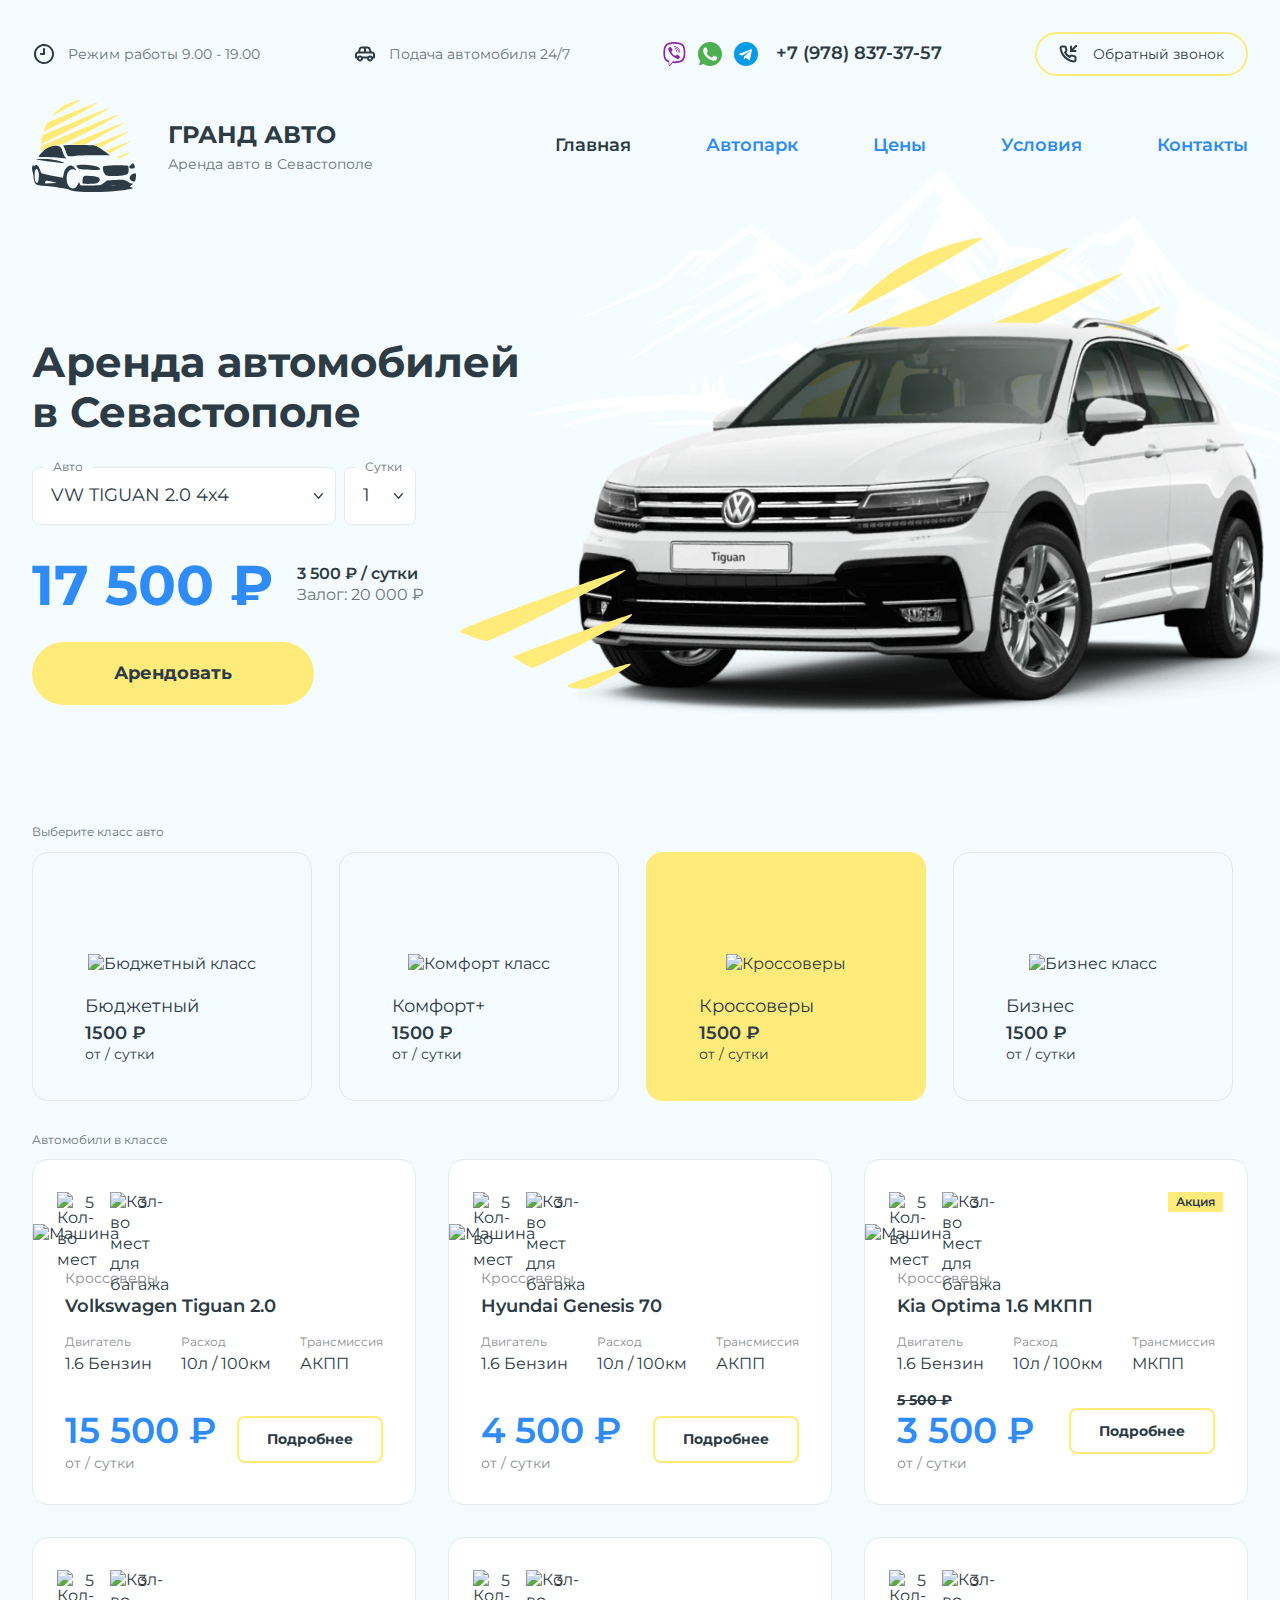
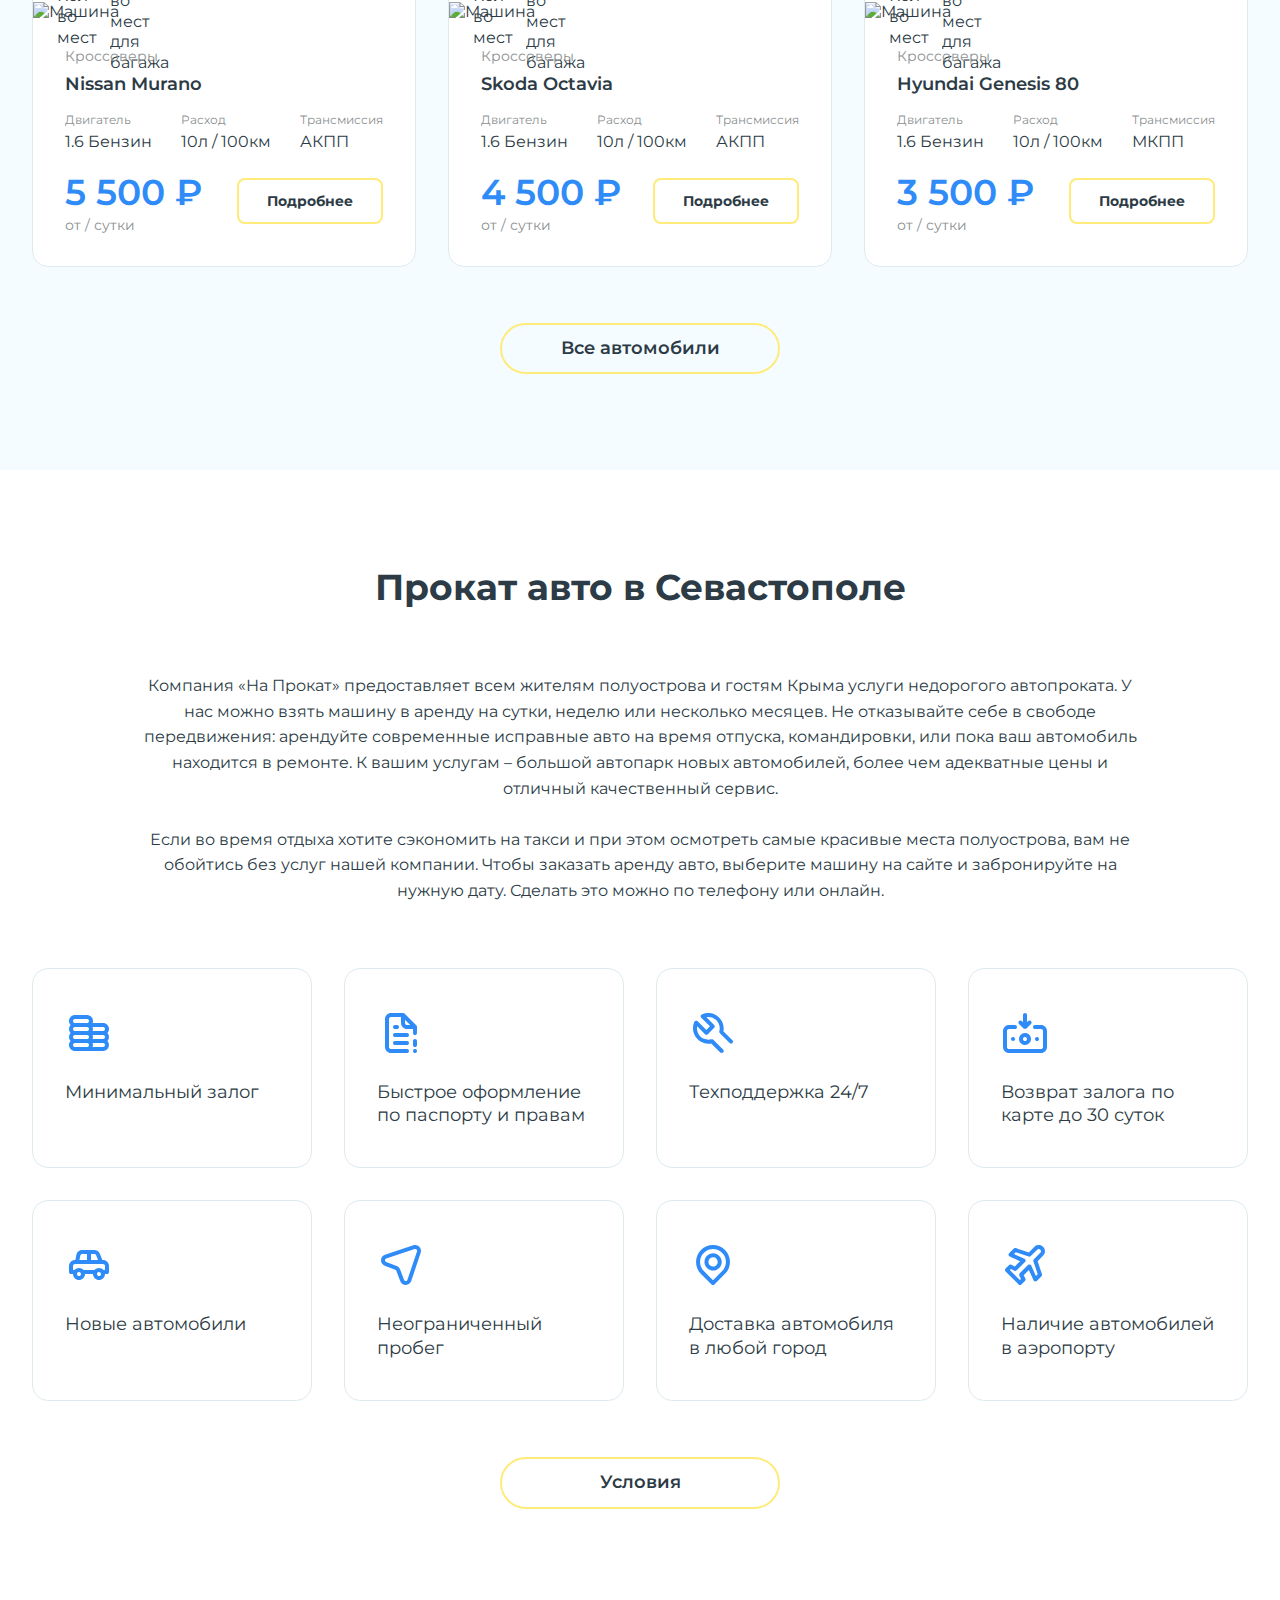
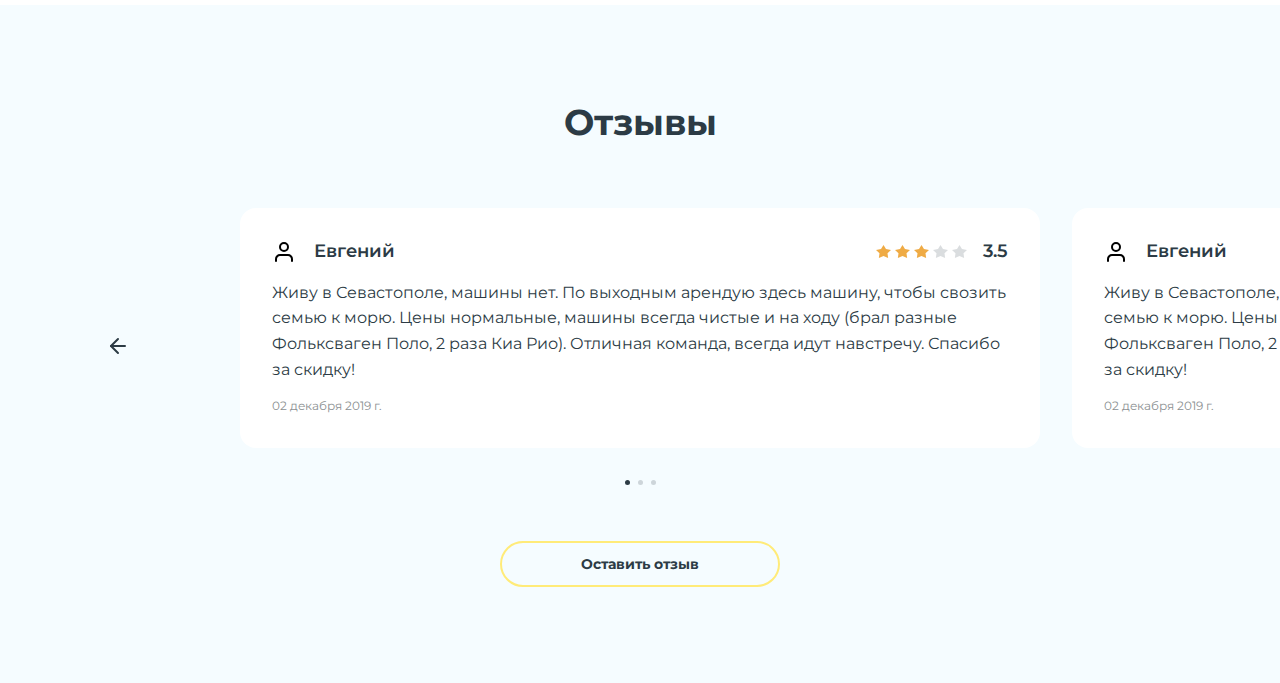
==== commit a3b56cf3: "Убрал display:none у разделов" ====
--- a/index.html
+++ b/index.html
@@ -14,7 +14,7 @@
 </head>
 <body>
   <div class="wrapper">
-    <header class="header" style="display: none;">
+    <header class="header">
       <div class="container">
         <div class="header__body">
           <div class="info">
@@ -103,7 +103,7 @@
         </div>
       </div>
     </header>
-    <main class="main" style="display: none;">
+    <main class="main">
       <div class="container">
         <div class="main__body">
           <div class="main__content">
@@ -158,7 +158,7 @@
         </div>
       </div>
     </main>
-    <section class="park" style="display: none;">
+    <section class="park">
       <div class="park__body">
         <div class="park__class">
           <div class="container">
@@ -455,7 +455,7 @@
         </div>
       </div>
     </section>
-    <section class="rental" style="display: none;">
+    <section class="rental">
       <div class="container">
         <div class="rental__body">
           <div class="rental__content">
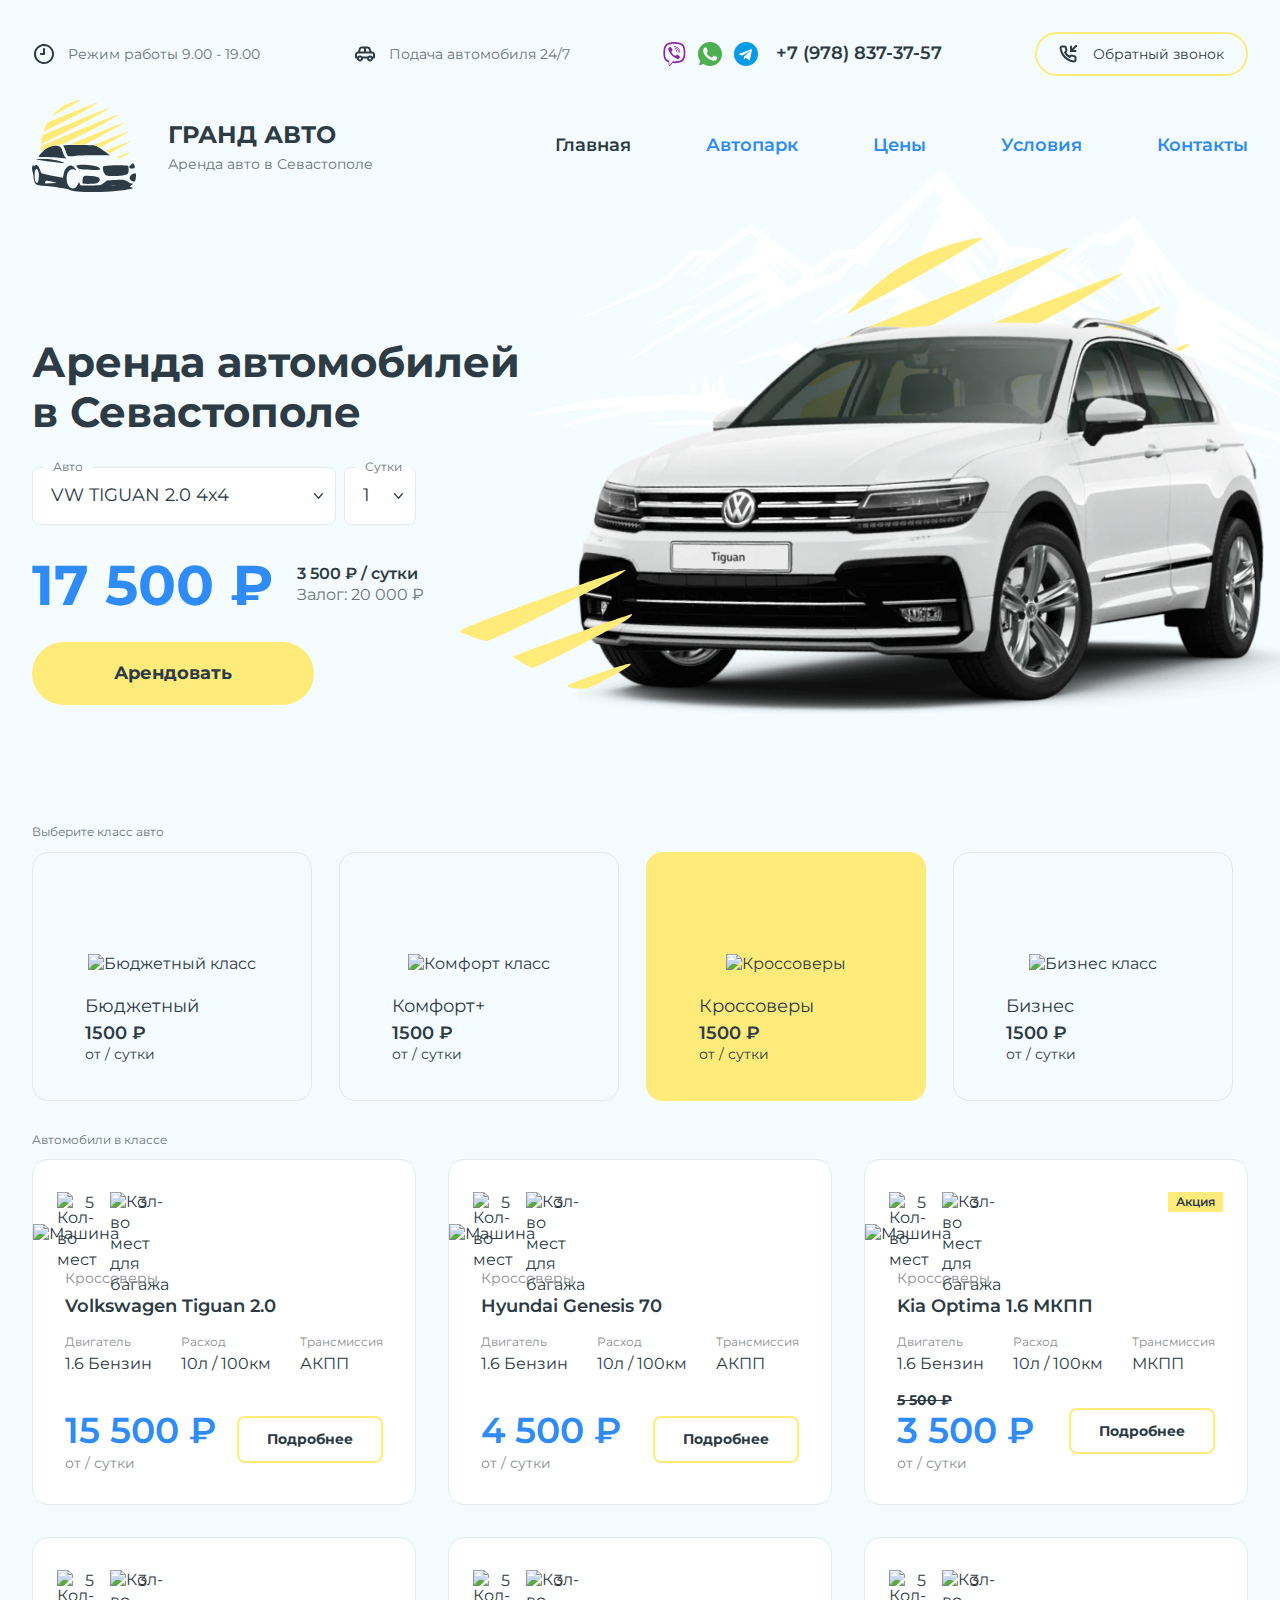
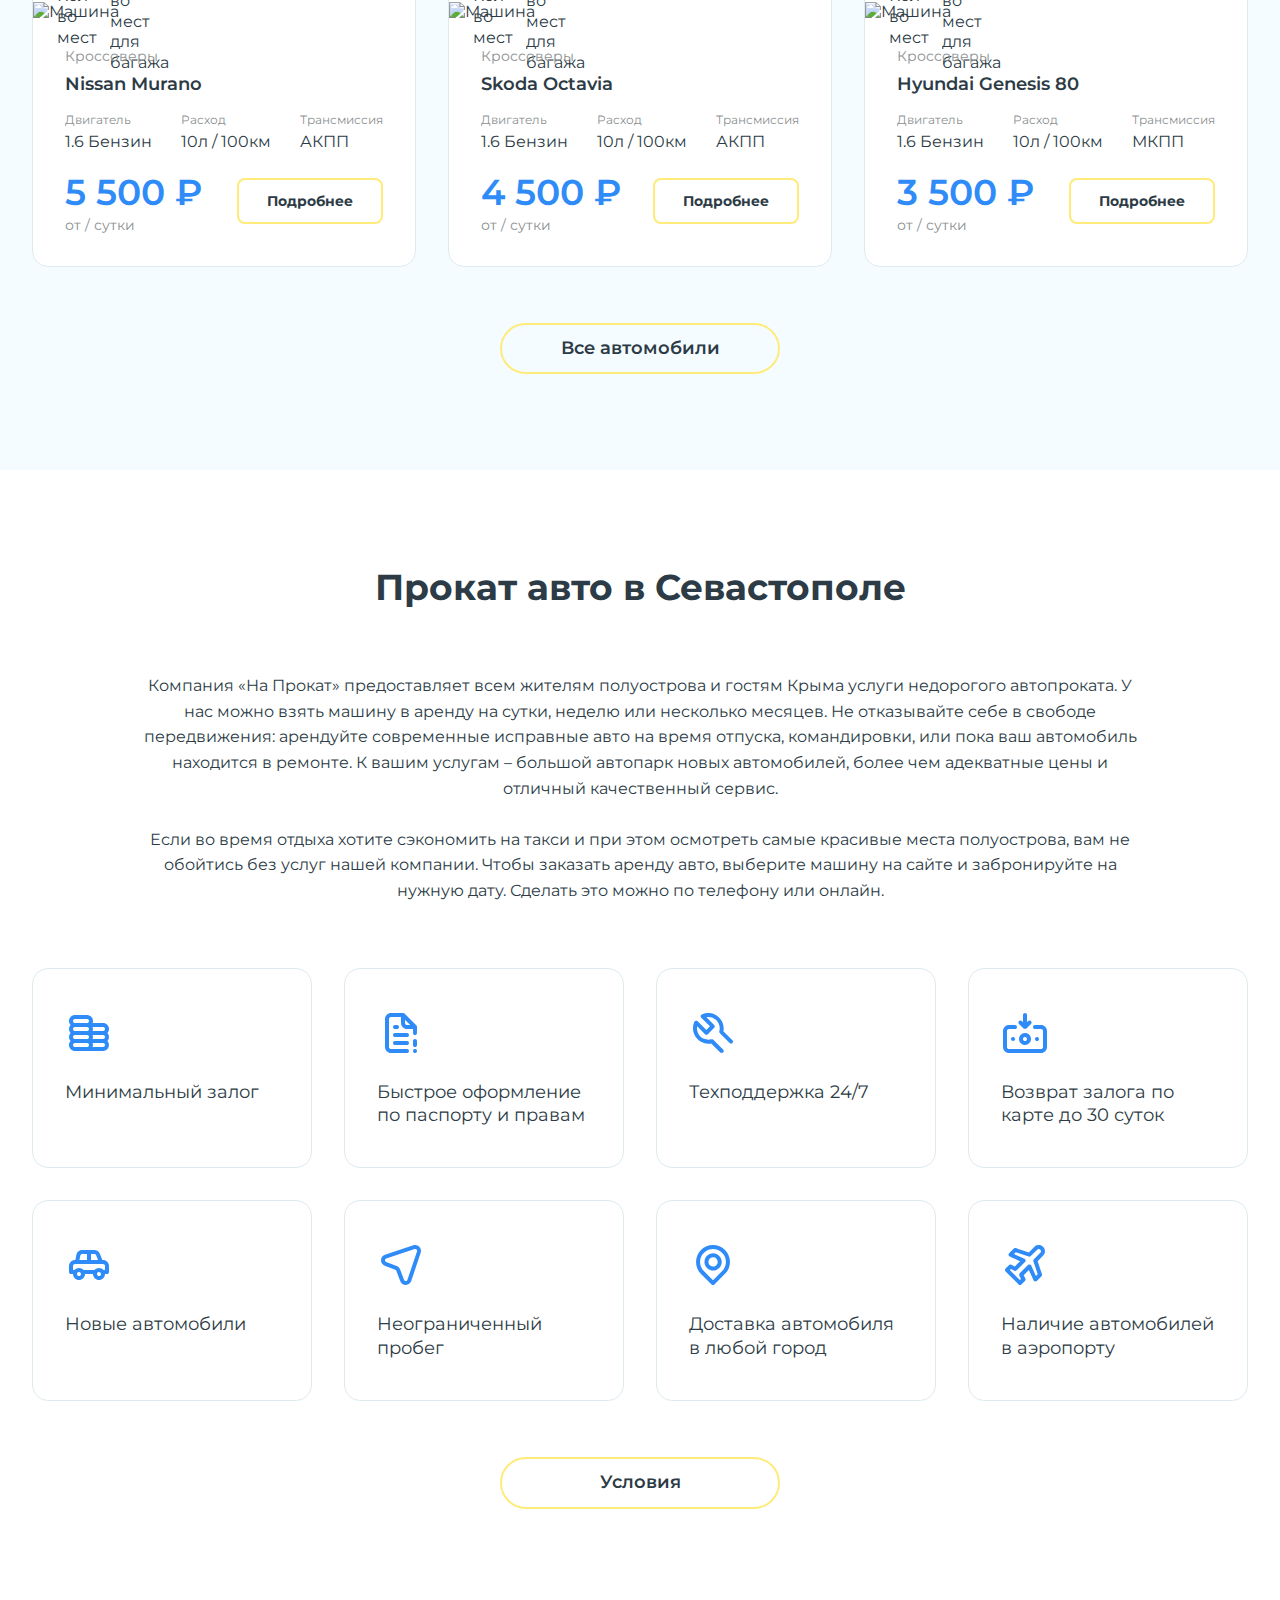
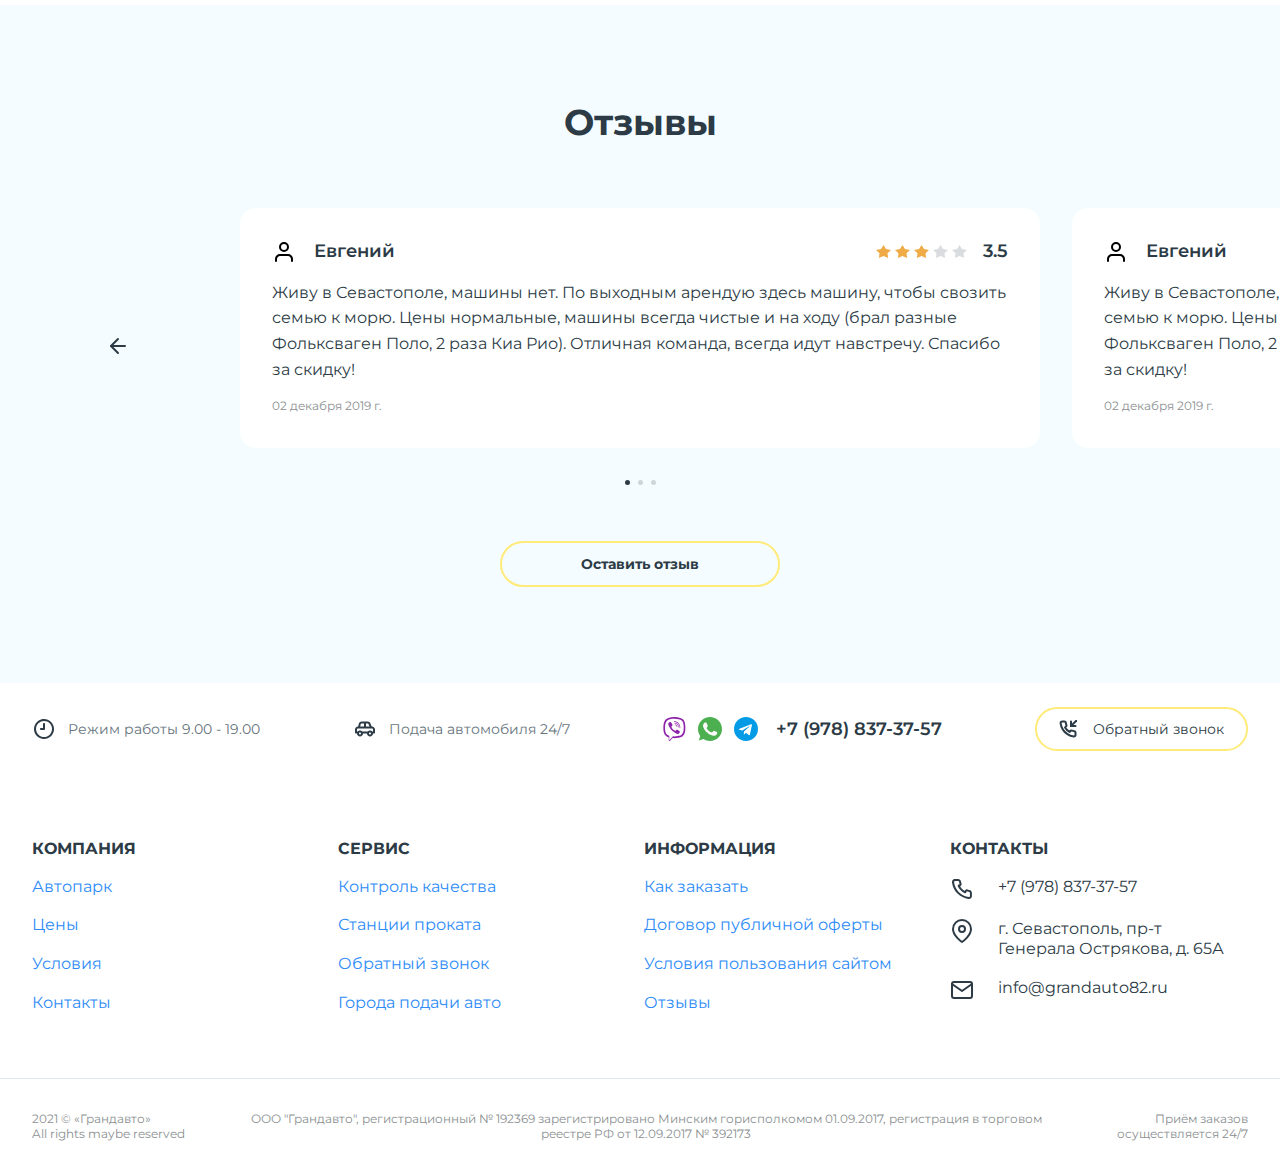
==== commit eab94da9: "Сделал Footer с адаптивом" ====
--- a/index.html
+++ b/index.html
@@ -659,6 +659,101 @@
         </div>
       </div>
     </section>
+    <footer class="footer">
+      <div class="footer__body"> 
+        <div class="info">
+          <div class="container">
+            <div class="info__body">
+              <div class="info__item">
+                <div class="info__item-img">
+                  <img src="img/work-time.svg" alt="Рабочее время">
+                </div>
+                <span class="info__item-text">Режим работы 9.00 - 19.00</span>
+              </div>
+              <div class="info__item">
+                <div class="info__item-img">
+                  <img src="img/car-availability.svg" alt="Доступность авто">
+                </div>
+                <span class="info__item-text">Подача автомобиля 24/7 </span>
+              </div>
+              <div class="info__contacts">
+                <ul class="info__messengers">
+                  <li><a href="#"><img src="img/viber.svg" alt="Viber"></a></li>
+                  <li><a href="#"><img src="img/whatsapp.svg" alt="WhatsApp"></a></li>
+                  <li><a href="#"><img src="img/telegram.svg" alt="Telegram"></a></li>
+                </ul>
+                <a href="tel:+79788373757" class="info-phone">+7 (978) 837-37-57</a>
+              </div>
+              <button class="btn-outline btn-round info__callback">
+                <div class="info__callback-img">
+                  <img src="img/callback.svg" alt="Обратный звонок">
+                </div>
+                <span class="info__callback-text">Обратный звонок</span>
+              </button>
+            </div>
+          </div>
+        </div>
+        <div class="footer__menu">
+          <div class="container">
+            <div class="footer__menu__body">
+              <div class="footer__column footer__company">
+                <h2 class="footer__column-title">Компания</h2>
+                <ul class="footer__column__list">
+                  <li class="footer__column-item"><a href="#">Автопарк</a></li>
+                  <li class="footer__column-item"><a href="#">Цены</a></li>
+                  <li class="footer__column-item"><a href="#">Условия</a></li>
+                  <li class="footer__column-item"><a href="#">Контакты</a></li>
+                </ul>
+              </div>
+              <div class="footer__column footer__service">
+                <h2 class="footer__column-title">СЕРВИС</h2>
+                <ul class="footer__column__list">
+                  <li class="footer__column-item"><a href="#">Контроль качества</a></li>
+                  <li class="footer__column-item"><a href="#">Станции проката</a></li>
+                  <li class="footer__column-item"><a href="#">Обратный звонок</a></li>
+                  <li class="footer__column-item"><a href="#">Города подачи авто</a></li>
+                </ul>
+              </div>
+              <div class="footer__column footer__info">
+                <h2 class="footer__column-title">ИНФОРМАЦИЯ</h2>
+                <ul class="footer__column__list">
+                  <li class="footer__column-item"><a href="#">Как заказать</a></li>
+                  <li class="footer__column-item"><a href="#">Договор публичной оферты</a></li>
+                  <li class="footer__column-item"><a href="#">Условия пользования сайтом</a></li>
+                  <li class="footer__column-item"><a href="#">Отзывы</a></li>
+                </ul>
+              </div>
+              <div class="footer__column footer__contacts">
+                <h2 class="footer__column-title">Контакты</h2>
+                <ul class="footer__column__list">
+                  <li class="footer__column-item">
+                    <div class="footer__column-item-icon"><img src="img/phone.svg" alt="Телефон"></div>
+                    <a href="tel:+79788373757" class="footer__column-item-text">+7 (978) 837-37-57</a>
+                  </li>
+                  <li class="footer__column-item">
+                    <div class="footer__column-item-icon"><img src="img/map-mark.svg" alt="Адрес"></div>
+                    <span class="footer__column-item-text">г. Севастополь, пр-т <br> Генерала Острякова, д. 65А</span>
+                  </li>
+                  <li class="footer__column-item">
+                    <div class="footer__column-item-icon"><img src="img/email.svg" alt="Email"></div>
+                    <a href="mailto:info@grandauto82.ru" class="footer__column-item-text">info@grandauto82.ru</a>
+                  </li>
+                </ul>
+              </div>
+            </div>
+          </div>
+        </div>
+        <div class="footer__more">
+          <div class="container">
+            <div class="footer__more__body">
+              <span class="footer-copyright">2021 © «Грандавто» <br> All rights maybe reserved</span>
+              <span class="footer-registered">ООО "Грандавто", регистрационный № ‎192369 зарегистрировано Минским горисполкомом 01.09.2017, регистрация в торговом реестре РФ от 12.09.2017 № 392173</span>
+              <span class="footer-work-time">Приём заказов осуществляется 24/7</span>
+            </div>
+          </div>
+        </div>
+      </div>
+    </footer>
 
     <!-- Модальные окна -->
     <div class="modal modal-contacts" data-modal="contacts">
--- a/css/style.css
+++ b/css/style.css
@@ -497,6 +497,10 @@
   -webkit-align-items: center;
       -ms-flex-align: center;
           align-items: center;
+  -webkit-box-pack: center;
+  -webkit-justify-content: center;
+      -ms-flex-pack: center;
+          justify-content: center;
   padding: 11px 22px;
 }
 
@@ -2185,3 +2189,203 @@
 .reviews__pagination span:not(:last-child) {
   margin: 0 16px 0 0;
 }
+
+.footer {
+  background: #fff;
+}
+
+@media screen and (max-width: 1020px) {
+  .footer__body .info {
+    display: block;
+  }
+}
+
+.footer__body .info .info__body {
+  -webkit-flex-wrap: wrap;
+      -ms-flex-wrap: wrap;
+          flex-wrap: wrap;
+}
+
+@media screen and (max-width: 490px) {
+  .footer__body .info .info__body {
+    -webkit-box-orient: vertical;
+    -webkit-box-direction: normal;
+    -webkit-flex-direction: column;
+        -ms-flex-direction: column;
+            flex-direction: column;
+  }
+  .footer__body .info .info__body .info__item:not(:last-child) {
+    margin: 0 0 4px 0;
+  }
+}
+
+@media screen and (max-width: 980px) {
+  .footer__body .info .info__callback {
+    width: 100%;
+    margin: 24px 0 0 0;
+  }
+}
+
+@media screen and (max-width: 767px) {
+  .footer__body .info .info__contacts {
+    width: 100%;
+    display: -webkit-box;
+    display: -webkit-flex;
+    display: -ms-flexbox;
+    display: flex;
+    -webkit-box-pack: center;
+    -webkit-justify-content: center;
+        -ms-flex-pack: center;
+            justify-content: center;
+    margin: 24px 0 0 0;
+  }
+}
+
+.footer__menu__body {
+  display: -ms-grid;
+  display: grid;
+  -ms-grid-columns: (1fr)[4];
+      grid-template-columns: repeat(4, 1fr);
+  -webkit-column-gap: 8px;
+     -moz-column-gap: 8px;
+          column-gap: 8px;
+  padding: 64px 0;
+}
+
+@media screen and (max-width: 900px) {
+  .footer__menu__body {
+    -ms-grid-columns: (1fr)[2];
+        grid-template-columns: repeat(2, 1fr);
+  }
+}
+
+@media screen and (max-width: 500px) {
+  .footer__menu__body {
+    -ms-grid-columns: (1fr)[1];
+        grid-template-columns: repeat(1, 1fr);
+  }
+}
+
+@media screen and (max-width: 900px) {
+  .footer__column:nth-child(-n+2) {
+    margin: 0 0 32px 0;
+  }
+}
+
+@media screen and (max-width: 500px) {
+  .footer__column:not(:last-child) {
+    margin: 0 0 32px 0;
+  }
+}
+
+.footer__column-title {
+  font-size: 16px;
+  font-weight: 700;
+  text-transform: uppercase;
+}
+
+.footer__column__list {
+  margin: 18px 0 0 0;
+}
+
+.footer__column-item:not(:last-child) {
+  margin: 0 0 18px 0;
+}
+
+.footer__column-item a {
+  font-size: 16px;
+  color: var(--accent);
+}
+
+.footer__contacts .footer__column-item {
+  display: -webkit-box;
+  display: -webkit-flex;
+  display: -ms-flexbox;
+  display: flex;
+}
+
+.footer__column-item-icon {
+  width: 24px;
+  height: 24px;
+  margin: 0 24px 0 0;
+}
+
+.footer__column-item-icon img {
+  width: 100%;
+  height: 100%;
+}
+
+.footer__column-item-text {
+  color: var(--main) !important;
+}
+
+a.footer__column-item-text:hover {
+  text-decoration: underline;
+}
+
+.footer__more {
+  border-top: 1px solid var(--outline);
+  padding: 32px 0;
+}
+
+.footer__more__body {
+  display: -webkit-box;
+  display: -webkit-flex;
+  display: -ms-flexbox;
+  display: flex;
+  -webkit-box-align: center;
+  -webkit-align-items: center;
+      -ms-flex-align: center;
+          align-items: center;
+  -webkit-box-pack: justify;
+  -webkit-justify-content: space-between;
+      -ms-flex-pack: justify;
+          justify-content: space-between;
+}
+
+.footer__more__body span {
+  font-size: 12px;
+  font-weight: 400;
+  color: var(--third);
+}
+
+@media screen and (max-width: 900px) {
+  .footer__more__body {
+    -webkit-box-orient: vertical;
+    -webkit-box-direction: normal;
+    -webkit-flex-direction: column;
+        -ms-flex-direction: column;
+            flex-direction: column;
+    -webkit-box-align: start;
+    -webkit-align-items: flex-start;
+        -ms-flex-align: start;
+            align-items: flex-start;
+  }
+  .footer__more__body span:not(:last-child) {
+    margin: 0 0 8px 0;
+  }
+}
+
+.footer-copyright {
+  min-width: 200px;
+}
+
+.footer-registered {
+  text-align: center;
+}
+
+@media screen and (max-width: 900px) {
+  .footer-registered {
+    text-align: left;
+  }
+}
+
+.footer-work-time {
+  text-align: right;
+}
+
+@media screen and (max-width: 900px) {
+  .footer-work-time {
+    text-align: left;
+  }
+}
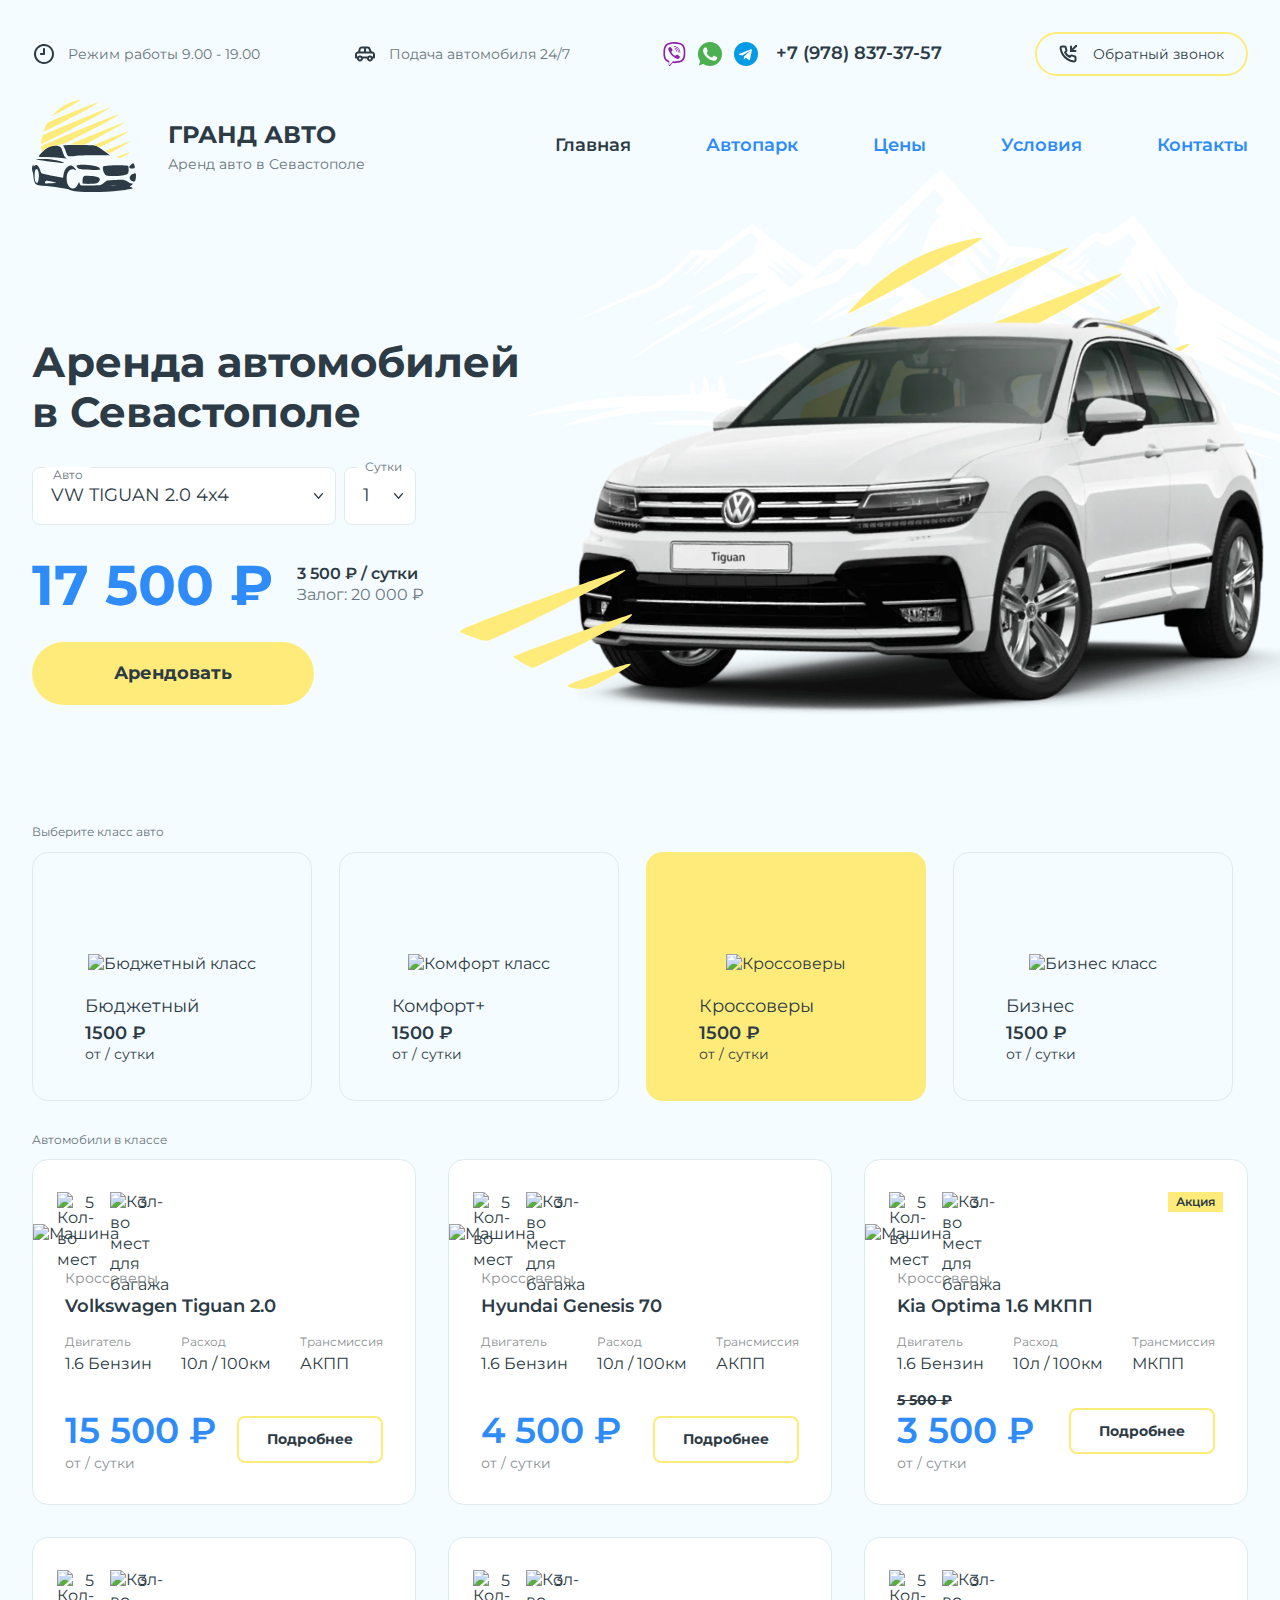
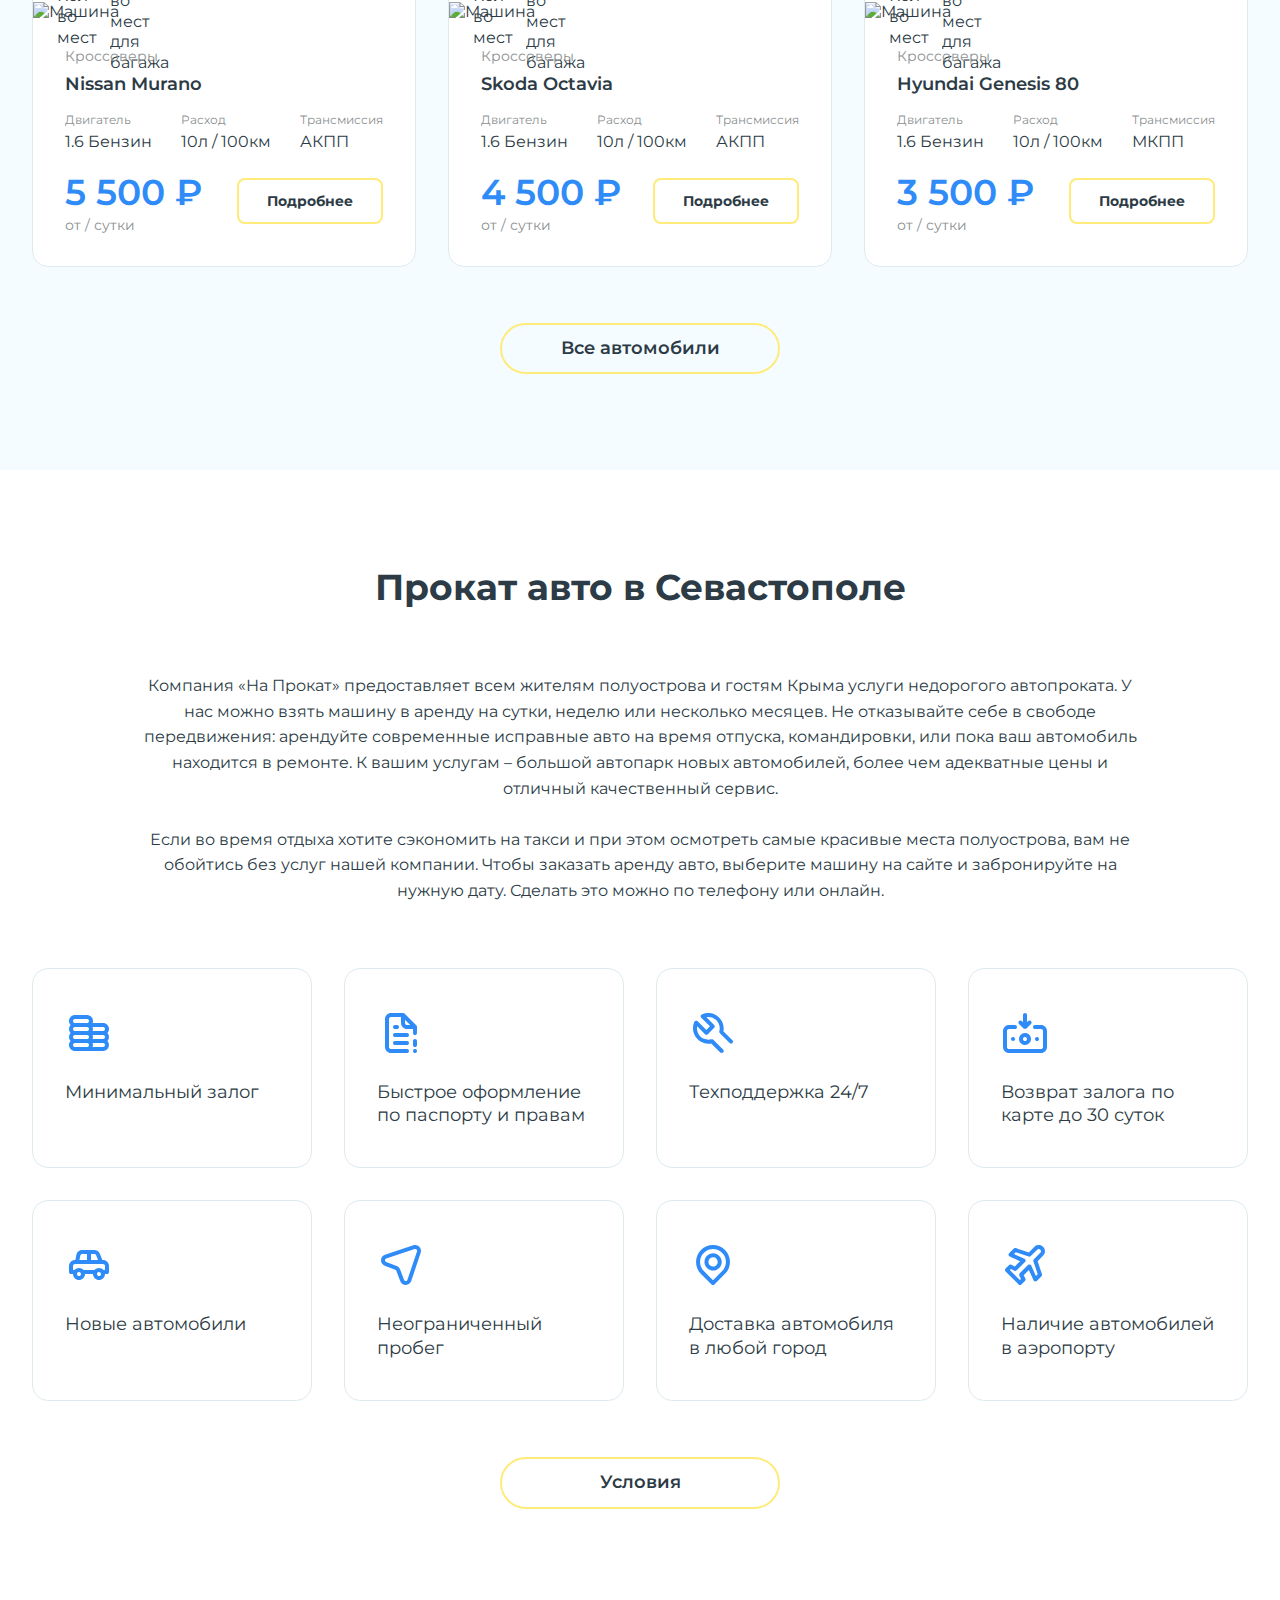
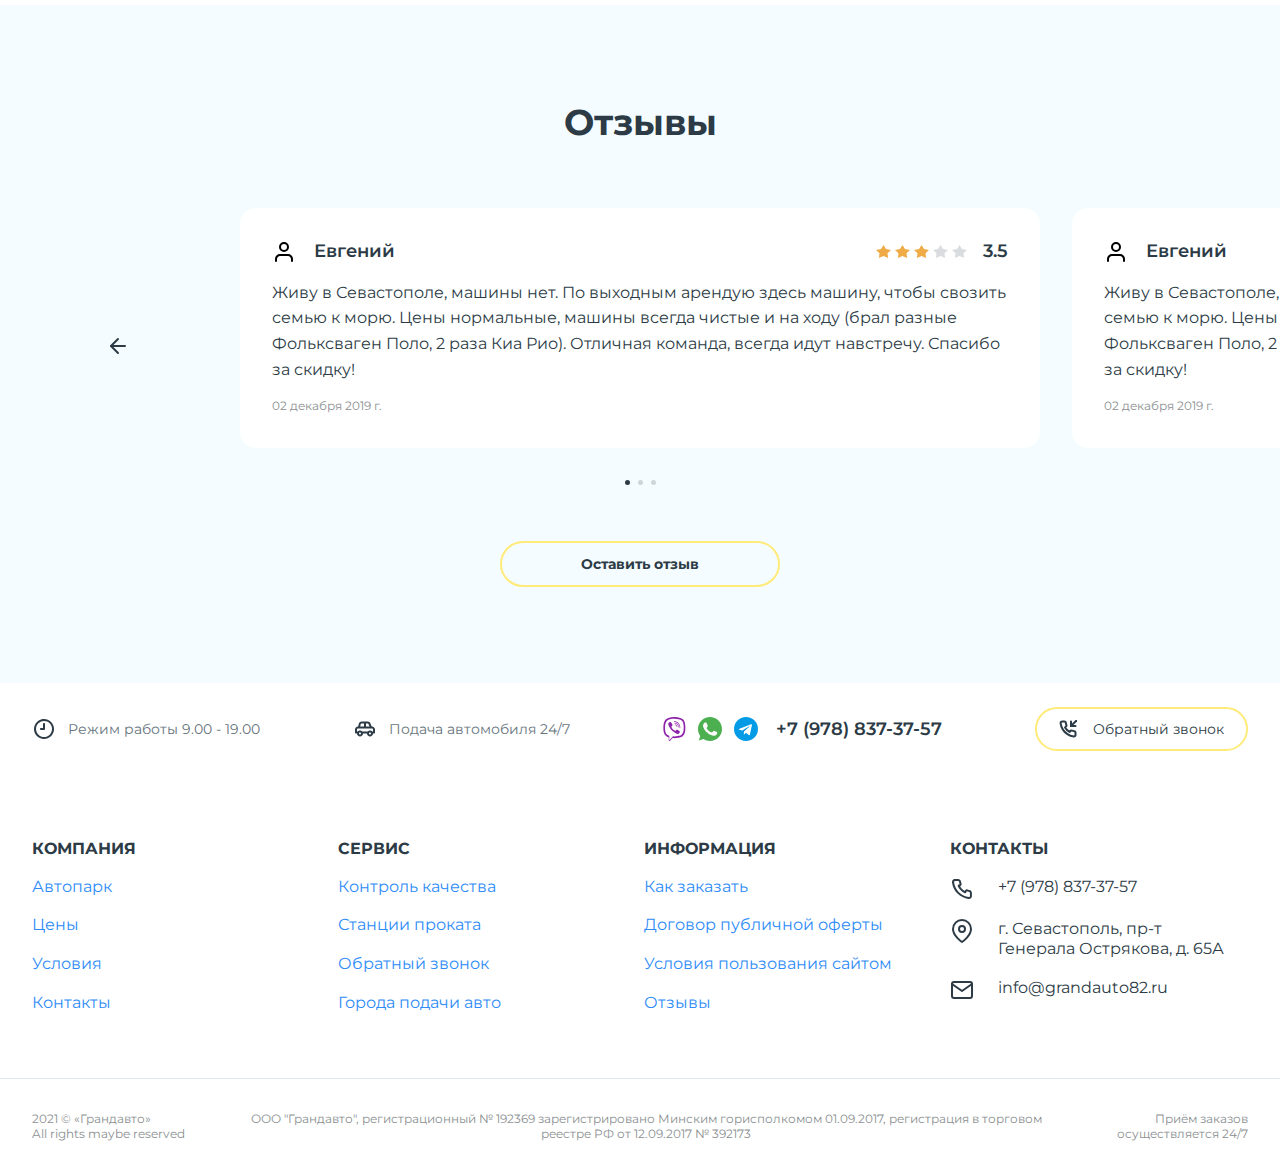
==== commit 1349cb46: "Добавил stopPropagation для бургера" ====
--- a/index.html
+++ b/index.html
@@ -39,7 +39,7 @@
                 </ul>
                 <a href="tel:+79788373757" class="info-phone">+7 (978) 837-37-57</a>
               </div>
-              <button class="btn-outline btn-round info__callback">
+              <button class="btn-outline btn-round info__callback modal-open" data-modal-open="callback">
                 <div class="info__callback-img">
                   <img src="img/callback.svg" alt="Обратный звонок">
                 </div>
@@ -56,7 +56,7 @@
                 </div>
                 <div class="nav__logo__text">
                   <span class="nav__logo-title">Гранд Авто</span>
-                  <div class="nav__logo-label">Аренда авто в Севастополе</div>
+                  <div class="nav__logo-label">Аренд авто в Севастополе</div>
                 </div>
               </a>
               <div class="nav-menu">
@@ -70,7 +70,7 @@
                     <li><a href="#">Автопарк</a></li>
                     <li><a href="#">Цены</a></li>
                     <li><a href="#">Условия</a></li>
-                    <li><a href="#">Контакты</a></li>
+                    <li><a href="contacts.html">Контакты</a></li>
                   </ul>
                   <div class="nav-menu__footer">
                     <div class="info__items">
@@ -111,10 +111,10 @@
             <div class="main__rent">
               <div class="main__selects">
                 <div class="select main__select main__select-car">
-                  <div class="select__header">
+                  <div class="input select__header">
                     <span class="select-current">VW TIGUAN 2.0 4x4</span>
                     <span class="select-icon"><img src="img/select-arrow.svg" alt="стрелка"></span>
-                    <div class="select-label"><span class="select-label-text">Авто</span></div>
+                    <div class="input-label select-label"><span>Авто</span></div>
                   </div>
                   <ul class="select__body">
                     <li class="select-item">VW TIGUAN 2.0 4x4</li>
@@ -125,10 +125,10 @@
                   </ul>
                 </div>
                 <div class="select main__select main__select-day">
-                  <div class="select__header">
+                  <div class="input select__header">
                     <span class="select-current">1</span>
                     <span class="select-icon"><img src="img/select-arrow.svg" alt="стрелка"></span>
-                    <div class="select-label"><span class="select-label-text">Сутки</span></div>
+                    <div class="input-label select-label"><span class="select-label-text">Сутки</span></div>
                   </div>
                   <ul class="select__body">
                     <li class="select-item">1</li>
@@ -684,7 +684,7 @@
                 </ul>
                 <a href="tel:+79788373757" class="info-phone">+7 (978) 837-37-57</a>
               </div>
-              <button class="btn-outline btn-round info__callback">
+              <button class="btn-outline btn-round info__callback modal-open" data-modal-open="callback">
                 <div class="info__callback-img">
                   <img src="img/callback.svg" alt="Обратный звонок">
                 </div>
@@ -837,12 +837,31 @@
         </div>
       </div>
     </div>
-    <div class="modal" data-modal="callback">
+    <div class="modal modal-callback" data-modal="callback">
       <div class="modal__body">
         <div class="modal__content">
           <div class="modal__header">
             <h3 class="modal-title">Обратный звонок</h3>
             <button class="modal-close"></button> 
+          </div>
+          <div class="modal__form">
+            <form action="#" method="POST">
+              <div class="modal-callback__inputs">
+                <div class="modal__input">
+                  <input name="modal-callback-name" type="text" class="input">
+                  <label for="modal-callback-name" class="input-label">Имя</label>
+                </div>
+                <div class="modal__input">
+                  <input name="modal-callback-name" type="phone" class="input">
+                  <label for="modal-callback-name" class="input-label">Номер</label>
+                </div>
+              </div>
+              <div class="modal-callback__checkbox">
+                <input name="modal-callback__checkbox-input" type="checkbox" checked>
+                <label for="modal-callback__checkbox-input">Я ознакомлен(-а) с <a href="#"> Политикой конфиденциальности</a></label>
+              </div>
+              <button type="submit" class="btn btn-round modal-callback-btn">Отправить</button>
+            </form>
           </div>
         </div>
       </div>
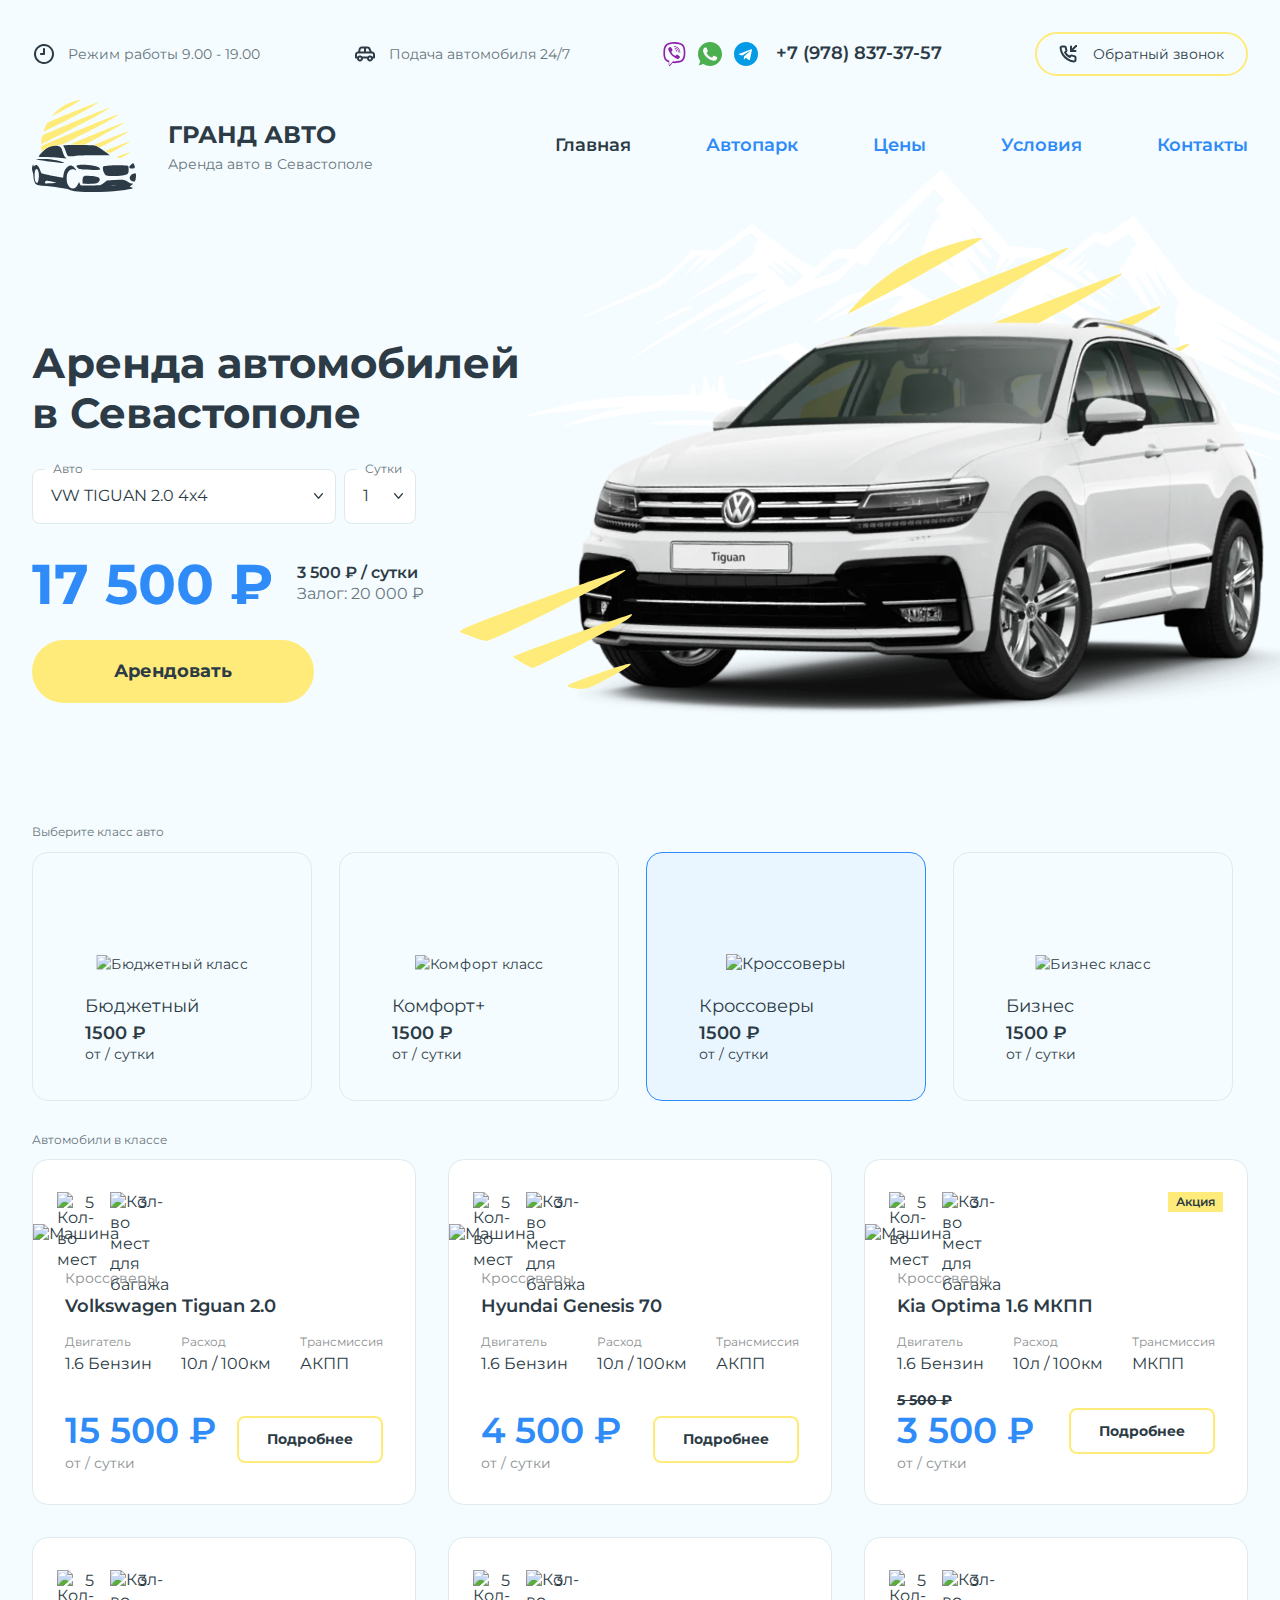
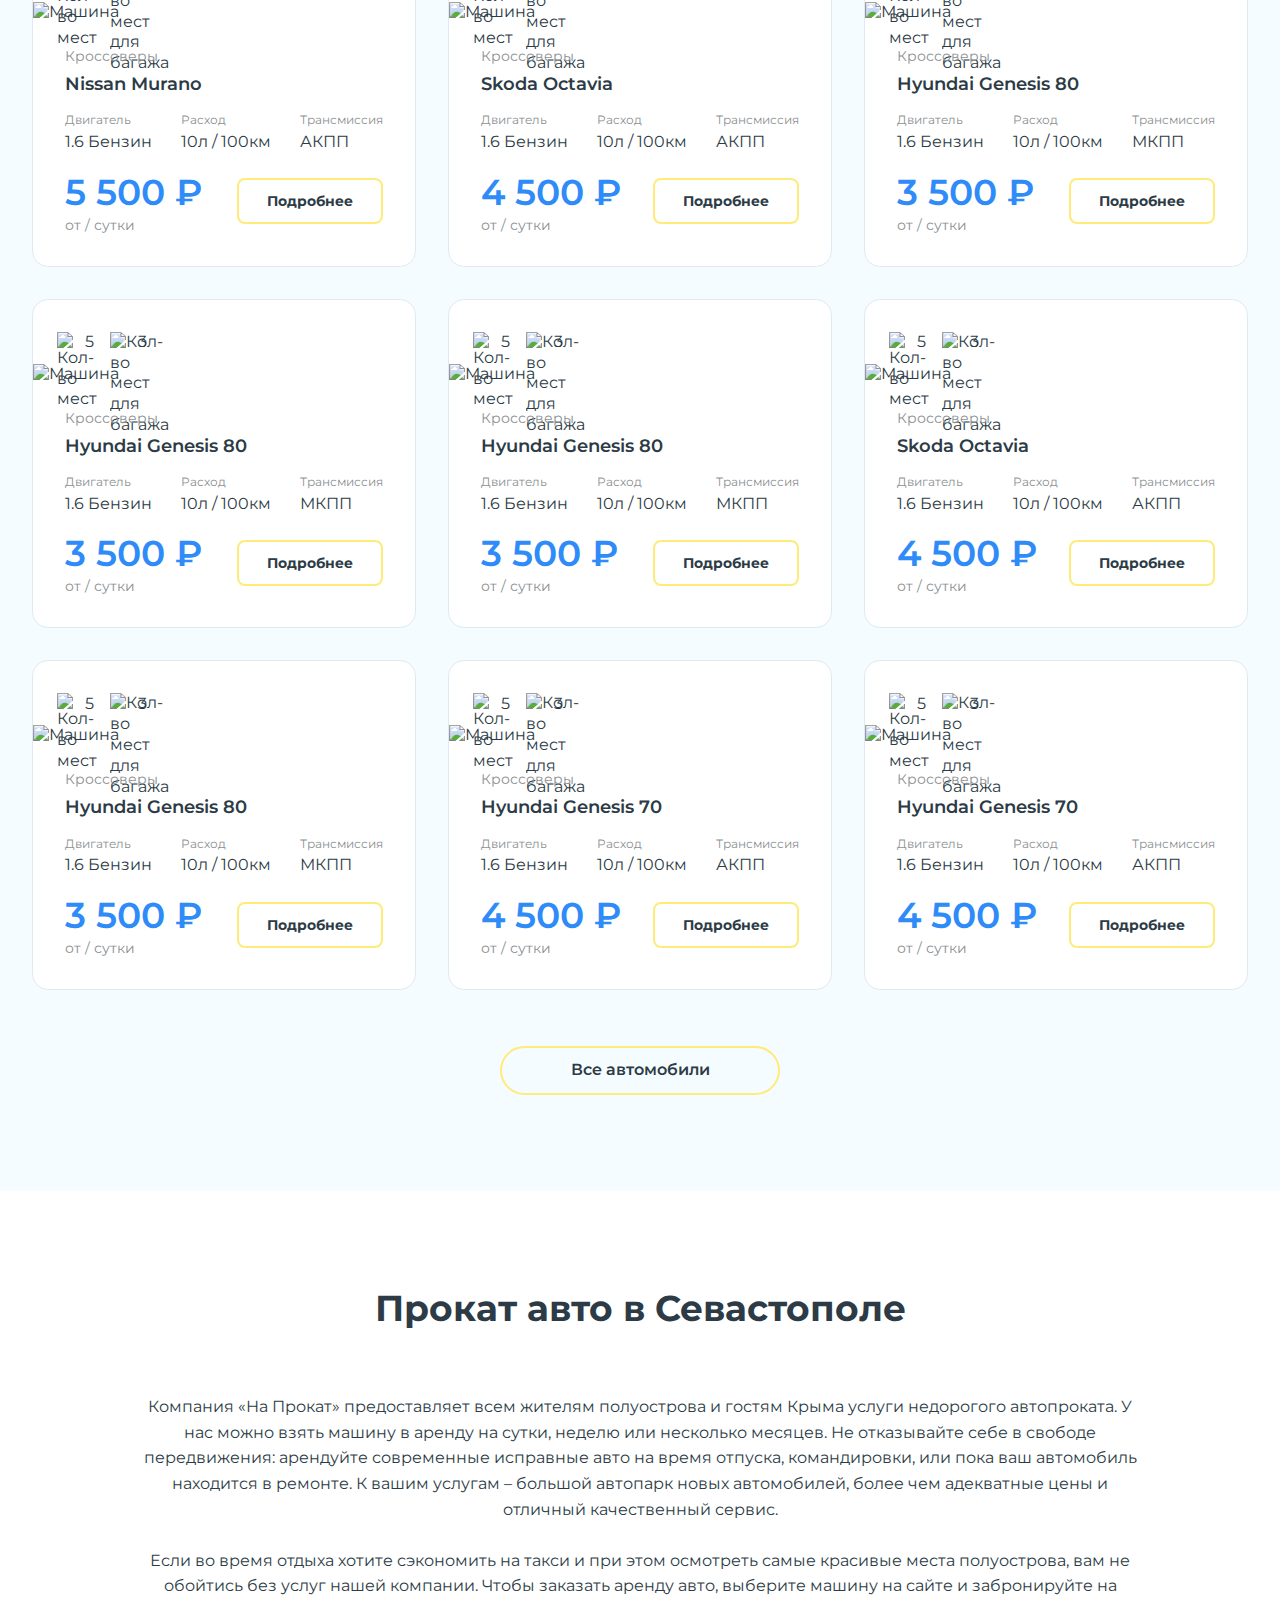
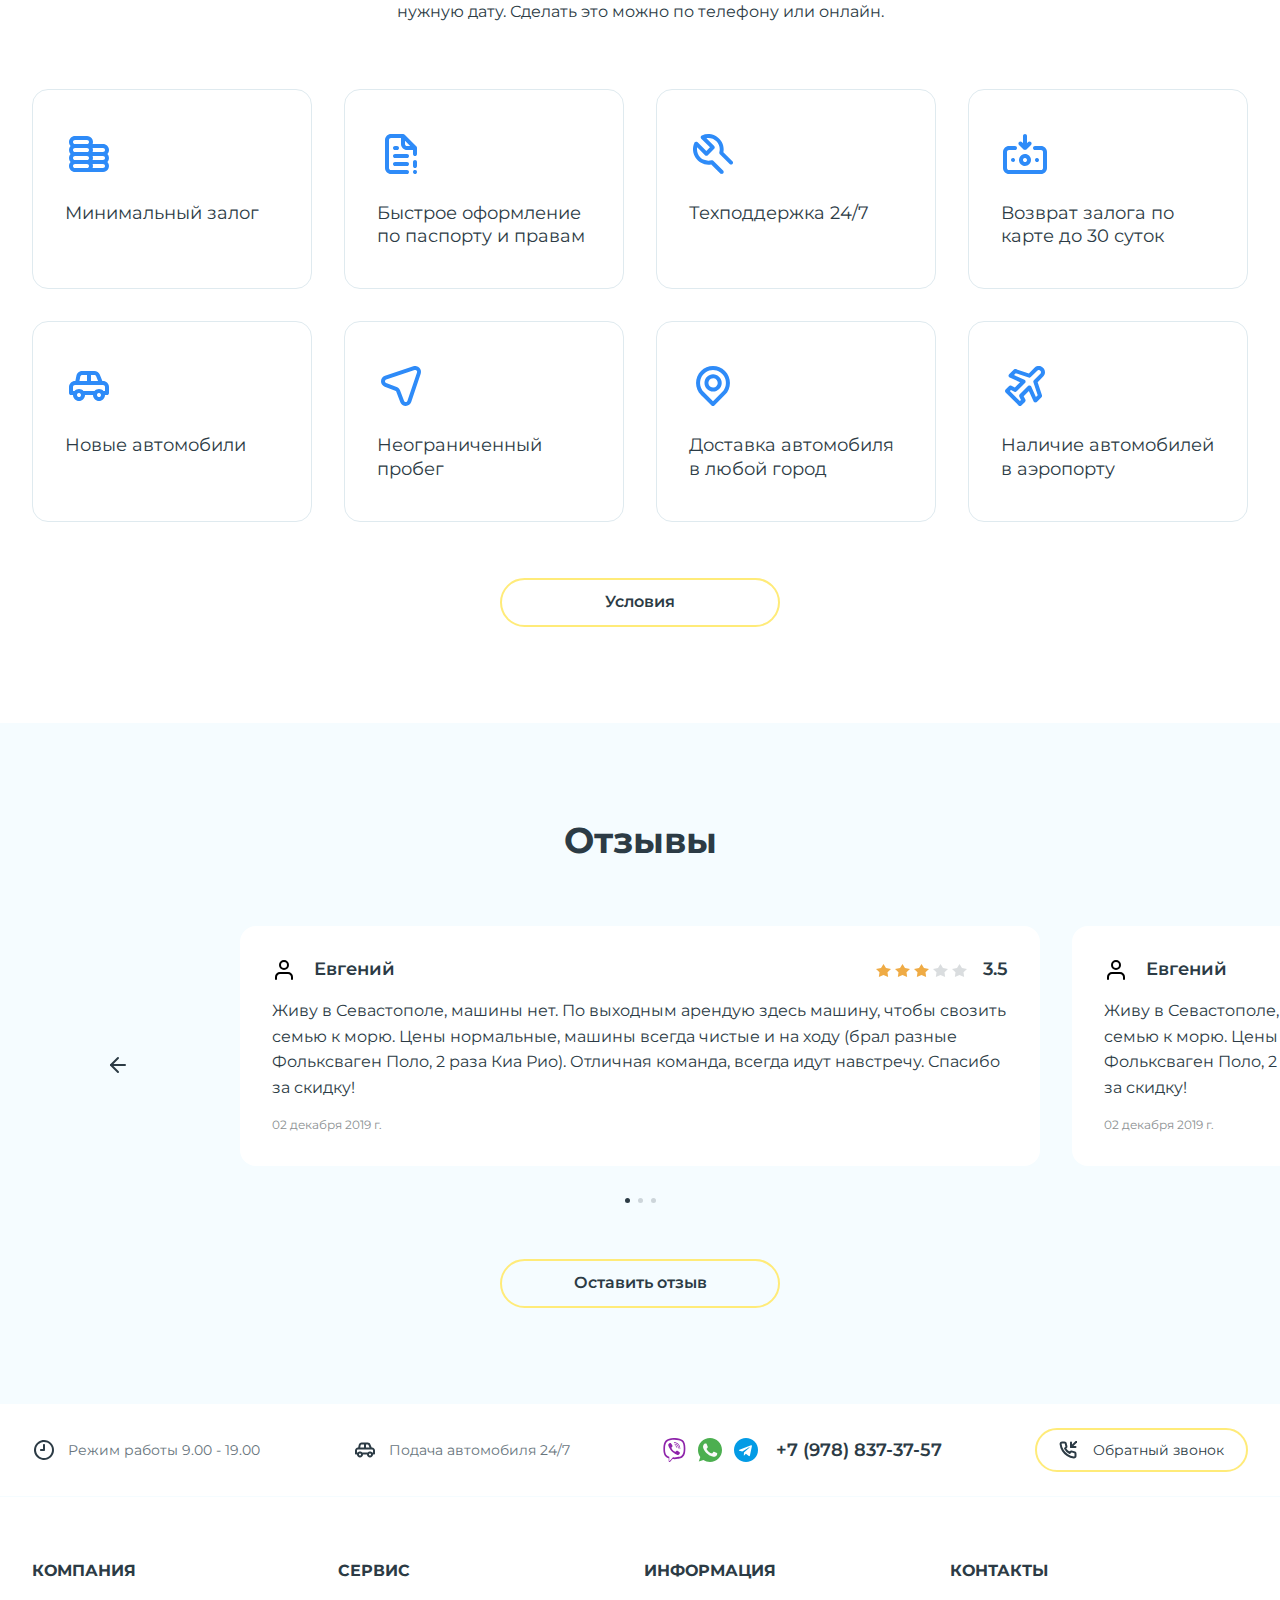
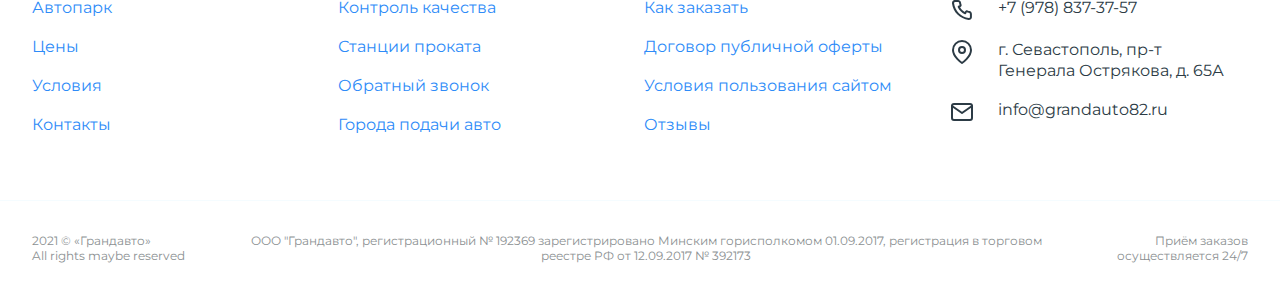
==== commit b3ac5abe: "Сделал фильтр у парка авто на главной" ====
--- a/index.html
+++ b/index.html
@@ -50,13 +50,13 @@
           <nav class="nav">
             <div class="nav__body">
               <button class="nav-burger"><span></span></button>
-              <a href="#" class="nav__logo">
+              <a href="../index.html" class="nav__logo">
                 <div class="nav__logo-img">
                   <img src="img/logo.svg" alt="Логотип">
                 </div>
                 <div class="nav__logo__text">
                   <span class="nav__logo-title">Гранд Авто</span>
-                  <div class="nav__logo-label">Аренд авто в Севастополе</div>
+                  <div class="nav__logo-label">Аренда авто в Севастополе</div>
                 </div>
               </a>
               <div class="nav-menu">
@@ -66,10 +66,10 @@
                     <button class="nav-menu-close"></button>
                   </div>
                   <ul class="nav-menu__list">
-                    <li><a href="#" class="_active-page">Главная</a></li>
-                    <li><a href="#">Автопарк</a></li>
-                    <li><a href="#">Цены</a></li>
-                    <li><a href="#">Условия</a></li>
+                    <li><a href="../index.html" class="_active-page">Главная</a></li>
+                    <li><a href="/autopark.html">Автопарк</a></li>
+                    <li><a href="price.html">Цены</a></li>
+                    <li><a href="price.html">Условия</a></li>
                     <li><a href="contacts.html">Контакты</a></li>
                   </ul>
                   <div class="nav-menu__footer">
@@ -147,7 +147,7 @@
                 <span class="main__price-deposit">Залог: 20 000 ₽ </span>
               </div>
             </div>
-            <button class="btn btn-round main-btn">Арендовать</button>
+            <button class="btn btn-round main-btn modal-open" data-modal-open="rent">Арендовать</button>
           </div>
           <div class="main__image">
             <div class="main__image-car"><img src="img/main-car.png" alt="Автомобиль"></div>
@@ -165,7 +165,7 @@
             <div class="park__class__body">
               <h2 class="park-title park__class-title">Выберите класс авто</h2>
               <ul class="park__class__list">
-                <li class="park__class__item">
+                <li class="park__class__item" data-park-class="budget">
                   <div class="park__class-img"><img src="img/class-budget.png" alt="Бюджетный класс"></div>
                   <div class="park__class__item__content">
                     <h3 class="park__class__item-title">Бюджетный</h3>
@@ -173,7 +173,7 @@
                     <span class="park__class-correction">от / сутки</span>
                   </div>
                 </li>
-                <li class="park__class__item">
+                <li class="park__class__item" data-park-class="comfort">
                   <div class="park__class-img"><img src="img/class-comfort.png" alt="Комфорт класс"></div>
                   <div class="park__class__item__content">
                     <h3 class="park__class__item-title">Комфорт+</h3>
@@ -181,7 +181,7 @@
                     <span class="park__class-correction">от / сутки</span>
                   </div>
                 </li>
-                <li class="park__class__item _active">
+                <li class="park__class__item _active" data-park-class="crossover">
                   <div class="park__class-img"><img src="img/class-crossover.png" alt="Кроссоверы"></div>
                   <div class="park__class__item__content">
                     <h3 class="park__class__item-title">Кроссоверы</h3>
@@ -189,7 +189,7 @@
                     <span class="park__class-correction">от / сутки</span>
                   </div>
                 </li>
-                <li class="park__class__item">
+                <li class="park__class__item" data-park-class="business">
                   <div class="park__class-img"><img src="img/class-business.png" alt="Бизнес класс"></div>
                   <div class="park__class__item__content">
                     <h3 class="park__class__item-title">Бизнес</h3>
@@ -206,7 +206,7 @@
             <div class="park__car__body">
               <h2 class="park-title park__car-title">Автомобили в классе</h2>
               <ul class="park__car__list">
-                <li class="park__car-item">
+                <li class="park__car-item _show" data-park-car="crossover">
                   <div class="park__car__header">
                     <div class="park__car__character park__car__people">
                       <div class="park__car__character-icon"><img src="img/car-people.svg" alt="Кол-во мест"></div>
@@ -246,7 +246,7 @@
                     </div>
                   </div>
                 </li>
-                <li class="park__car-item">
+                <li class="park__car-item _show" data-park-car="crossover">
                   <div class="park__car__header">
                     <div class="park__car__character park__car__people">
                       <div class="park__car__character-icon"><img src="img/car-people.svg" alt="Кол-во мест"></div>
@@ -286,7 +286,7 @@
                     </div>
                   </div>
                 </li>
-                <li class="park__car-item _sale">
+                <li class="park__car-item _show _sale" data-park-car="crossover">
                   <div class="park__car__header">
                     <div class="park__car__character park__car__people">
                       <div class="park__car__character-icon"><img src="img/car-people.svg" alt="Кол-во мест"></div>
@@ -326,7 +326,7 @@
                     </div>
                   </div>
                 </li>
-                <li class="park__car-item">
+                <li class="park__car-item _show" data-park-car="crossover">
                   <div class="park__car__header">
                     <div class="park__car__character park__car__people">
                       <div class="park__car__character-icon"><img src="img/car-people.svg" alt="Кол-во мест"></div>
@@ -366,7 +366,7 @@
                     </div>
                   </div>
                 </li>
-                <li class="park__car-item">
+                <li class="park__car-item _show" data-park-car="crossover">
                   <div class="park__car__header">
                     <div class="park__car__character park__car__people">
                       <div class="park__car__character-icon"><img src="img/car-people.svg" alt="Кол-во мест"></div>
@@ -406,7 +406,7 @@
                     </div>
                   </div>
                 </li>
-                <li class="park__car-item">
+                <li class="park__car-item _show" data-park-car="crossover">
                   <div class="park__car__header">
                     <div class="park__car__character park__car__people">
                       <div class="park__car__character-icon"><img src="img/car-people.svg" alt="Кол-во мест"></div>
@@ -440,6 +440,246 @@
                       <div class="park__car__price">
                         <span class="park__car__price-old">5 500 ₽</span>
                         <span class="park__car__price-all">3 500 ₽</span>
+                        <div class="park__car__price-correction">от / сутки</div>
+                      </div>
+                      <button class="btn-outline park__car-btn">Подробнее</button>
+                    </div>
+                  </div>
+                </li>
+                <li class="park__car-item _show" data-park-car="budget">
+                  <div class="park__car__header">
+                    <div class="park__car__character park__car__people">
+                      <div class="park__car__character-icon"><img src="img/car-people.svg" alt="Кол-во мест"></div>
+                      <span class="park__car__character-text">5</span>
+                    </div>
+                    <div class="park__car__character park__car__bag">
+                      <div class="park__car__character-icon"><img src="img/car-bag.svg" alt="Кол-во мест для багажа"></div>
+                      <span class="park__car__character-text">3</span>
+                    </div>
+                    <span class="park__car-sale">Акция</span>
+                  </div>
+                  <div class="park__car-img"><img src="img/car-6.png" alt="Машина"></div>
+                  <div class="park__car__content">
+                    <span class="park__car-class">Кроссоверы</span>
+                    <h3 class="park__car-item-title">Hyundai Genesis 80</h3>
+                    <ul class="park__car__parameters">
+                      <li class="park__car__parameter">
+                        <span class="park__car__parameter-title">Двигатель</span>
+                        <span class="park__car__parameter-descr">1.6 Бензин</span>
+                      </li>
+                      <li class="park__car__parameter">
+                        <span class="park__car__parameter-title">Расход</span>
+                        <span class="park__car__parameter-descr">10л / 100км</span>
+                      </li>
+                      <li class="park__car__parameter">
+                        <span class="park__car__parameter-title">Трансмиссия</span>
+                        <span class="park__car__parameter-descr">МКПП</span>
+                      </li>
+                    </ul>
+                    <div class="park__car__footer">
+                      <div class="park__car__price">
+                        <span class="park__car__price-old">5 500 ₽</span>
+                        <span class="park__car__price-all">3 500 ₽</span>
+                        <div class="park__car__price-correction">от / сутки</div>
+                      </div>
+                      <button class="btn-outline park__car-btn">Подробнее</button>
+                    </div>
+                  </div>
+                </li>
+                <li class="park__car-item _show" data-park-car="budget">
+                  <div class="park__car__header">
+                    <div class="park__car__character park__car__people">
+                      <div class="park__car__character-icon"><img src="img/car-people.svg" alt="Кол-во мест"></div>
+                      <span class="park__car__character-text">5</span>
+                    </div>
+                    <div class="park__car__character park__car__bag">
+                      <div class="park__car__character-icon"><img src="img/car-bag.svg" alt="Кол-во мест для багажа"></div>
+                      <span class="park__car__character-text">3</span>
+                    </div>
+                    <span class="park__car-sale">Акция</span>
+                  </div>
+                  <div class="park__car-img"><img src="img/car-6.png" alt="Машина"></div>
+                  <div class="park__car__content">
+                    <span class="park__car-class">Кроссоверы</span>
+                    <h3 class="park__car-item-title">Hyundai Genesis 80</h3>
+                    <ul class="park__car__parameters">
+                      <li class="park__car__parameter">
+                        <span class="park__car__parameter-title">Двигатель</span>
+                        <span class="park__car__parameter-descr">1.6 Бензин</span>
+                      </li>
+                      <li class="park__car__parameter">
+                        <span class="park__car__parameter-title">Расход</span>
+                        <span class="park__car__parameter-descr">10л / 100км</span>
+                      </li>
+                      <li class="park__car__parameter">
+                        <span class="park__car__parameter-title">Трансмиссия</span>
+                        <span class="park__car__parameter-descr">МКПП</span>
+                      </li>
+                    </ul>
+                    <div class="park__car__footer">
+                      <div class="park__car__price">
+                        <span class="park__car__price-old">5 500 ₽</span>
+                        <span class="park__car__price-all">3 500 ₽</span>
+                        <div class="park__car__price-correction">от / сутки</div>
+                      </div>
+                      <button class="btn-outline park__car-btn">Подробнее</button>
+                    </div>
+                  </div>
+                </li>
+                <li class="park__car-item _show" data-park-car="comfort">
+                  <div class="park__car__header">
+                    <div class="park__car__character park__car__people">
+                      <div class="park__car__character-icon"><img src="img/car-people.svg" alt="Кол-во мест"></div>
+                      <span class="park__car__character-text">5</span>
+                    </div>
+                    <div class="park__car__character park__car__bag">
+                      <div class="park__car__character-icon"><img src="img/car-bag.svg" alt="Кол-во мест для багажа"></div>
+                      <span class="park__car__character-text">3</span>
+                    </div>
+                    <span class="park__car-sale">Акция</span>
+                  </div>
+                  <div class="park__car-img"><img src="img/car-5.png" alt="Машина"></div>
+                  <div class="park__car__content">
+                    <span class="park__car-class">Кроссоверы</span>
+                    <h3 class="park__car-item-title">Skoda Octavia</h3>
+                    <ul class="park__car__parameters">
+                      <li class="park__car__parameter">
+                        <span class="park__car__parameter-title">Двигатель</span>
+                        <span class="park__car__parameter-descr">1.6 Бензин</span>
+                      </li>
+                      <li class="park__car__parameter">
+                        <span class="park__car__parameter-title">Расход</span>
+                        <span class="park__car__parameter-descr">10л / 100км</span>
+                      </li>
+                      <li class="park__car__parameter">
+                        <span class="park__car__parameter-title">Трансмиссия</span>
+                        <span class="park__car__parameter-descr">АКПП</span>
+                      </li>
+                    </ul>
+                    <div class="park__car__footer">
+                      <div class="park__car__price">
+                        <span class="park__car__price-old">5 500 ₽</span>
+                        <span class="park__car__price-all">4 500 ₽</span>
+                        <div class="park__car__price-correction">от / сутки</div>
+                      </div>
+                      <button class="btn-outline park__car-btn">Подробнее</button>
+                    </div>
+                  </div>
+                </li>
+                <li class="park__car-item _show" data-park-car="comfort">
+                  <div class="park__car__header">
+                    <div class="park__car__character park__car__people">
+                      <div class="park__car__character-icon"><img src="img/car-people.svg" alt="Кол-во мест"></div>
+                      <span class="park__car__character-text">5</span>
+                    </div>
+                    <div class="park__car__character park__car__bag">
+                      <div class="park__car__character-icon"><img src="img/car-bag.svg" alt="Кол-во мест для багажа"></div>
+                      <span class="park__car__character-text">3</span>
+                    </div>
+                    <span class="park__car-sale">Акция</span>
+                  </div>
+                  <div class="park__car-img"><img src="img/car-6.png" alt="Машина"></div>
+                  <div class="park__car__content">
+                    <span class="park__car-class">Кроссоверы</span>
+                    <h3 class="park__car-item-title">Hyundai Genesis 80</h3>
+                    <ul class="park__car__parameters">
+                      <li class="park__car__parameter">
+                        <span class="park__car__parameter-title">Двигатель</span>
+                        <span class="park__car__parameter-descr">1.6 Бензин</span>
+                      </li>
+                      <li class="park__car__parameter">
+                        <span class="park__car__parameter-title">Расход</span>
+                        <span class="park__car__parameter-descr">10л / 100км</span>
+                      </li>
+                      <li class="park__car__parameter">
+                        <span class="park__car__parameter-title">Трансмиссия</span>
+                        <span class="park__car__parameter-descr">МКПП</span>
+                      </li>
+                    </ul>
+                    <div class="park__car__footer">
+                      <div class="park__car__price">
+                        <span class="park__car__price-old">5 500 ₽</span>
+                        <span class="park__car__price-all">3 500 ₽</span>
+                        <div class="park__car__price-correction">от / сутки</div>
+                      </div>
+                      <button class="btn-outline park__car-btn">Подробнее</button>
+                    </div>
+                  </div>
+                </li>
+                <li class="park__car-item _show" data-park-car="business">
+                  <div class="park__car__header">
+                    <div class="park__car__character park__car__people">
+                      <div class="park__car__character-icon"><img src="img/car-people.svg" alt="Кол-во мест"></div>
+                      <span class="park__car__character-text">5</span>
+                    </div>
+                    <div class="park__car__character park__car__bag">
+                      <div class="park__car__character-icon"><img src="img/car-bag.svg" alt="Кол-во мест для багажа"></div>
+                      <span class="park__car__character-text">3</span>
+                    </div>
+                    <span class="park__car-sale">Акция</span>
+                  </div>
+                  <div class="park__car-img"><img src="img/car-2.png" alt="Машина"></div>
+                  <div class="park__car__content">
+                    <span class="park__car-class">Кроссоверы</span>
+                    <h3 class="park__car-item-title">Hyundai Genesis 70</h3>
+                    <ul class="park__car__parameters">
+                      <li class="park__car__parameter">
+                        <span class="park__car__parameter-title">Двигатель</span>
+                        <span class="park__car__parameter-descr">1.6 Бензин</span>
+                      </li>
+                      <li class="park__car__parameter">
+                        <span class="park__car__parameter-title">Расход</span>
+                        <span class="park__car__parameter-descr">10л / 100км</span>
+                      </li>
+                      <li class="park__car__parameter">
+                        <span class="park__car__parameter-title">Трансмиссия</span>
+                        <span class="park__car__parameter-descr">АКПП</span>
+                      </li>
+                    </ul>
+                    <div class="park__car__footer">
+                      <div class="park__car__price">
+                        <span class="park__car__price-old">5 500 ₽</span>
+                        <span class="park__car__price-all">4 500 ₽</span>
+                        <div class="park__car__price-correction">от / сутки</div>
+                      </div>
+                      <button class="btn-outline park__car-btn">Подробнее</button>
+                    </div>
+                  </div>
+                </li>
+                <li class="park__car-item _show" data-park-car="business">
+                  <div class="park__car__header">
+                    <div class="park__car__character park__car__people">
+                      <div class="park__car__character-icon"><img src="img/car-people.svg" alt="Кол-во мест"></div>
+                      <span class="park__car__character-text">5</span>
+                    </div>
+                    <div class="park__car__character park__car__bag">
+                      <div class="park__car__character-icon"><img src="img/car-bag.svg" alt="Кол-во мест для багажа"></div>
+                      <span class="park__car__character-text">3</span>
+                    </div>
+                    <span class="park__car-sale">Акция</span>
+                  </div>
+                  <div class="park__car-img"><img src="img/car-2.png" alt="Машина"></div>
+                  <div class="park__car__content">
+                    <span class="park__car-class">Кроссоверы</span>
+                    <h3 class="park__car-item-title">Hyundai Genesis 70</h3>
+                    <ul class="park__car__parameters">
+                      <li class="park__car__parameter">
+                        <span class="park__car__parameter-title">Двигатель</span>
+                        <span class="park__car__parameter-descr">1.6 Бензин</span>
+                      </li>
+                      <li class="park__car__parameter">
+                        <span class="park__car__parameter-title">Расход</span>
+                        <span class="park__car__parameter-descr">10л / 100км</span>
+                      </li>
+                      <li class="park__car__parameter">
+                        <span class="park__car__parameter-title">Трансмиссия</span>
+                        <span class="park__car__parameter-descr">АКПП</span>
+                      </li>
+                    </ul>
+                    <div class="park__car__footer">
+                      <div class="park__car__price">
+                        <span class="park__car__price-old">5 500 ₽</span>
+                        <span class="park__car__price-all">4 500 ₽</span>
                         <div class="park__car__price-correction">от / сутки</div>
                       </div>
                       <button class="btn-outline park__car-btn">Подробнее</button>
@@ -463,41 +703,41 @@
             <p class="rental-text">Компания «На Прокат» предоставляет всем жителям полуострова и гостям Крыма услуги недорогого автопроката. У нас можно взять машину в аренду на сутки, неделю или несколько месяцев. Не отказывайте себе в свободе передвижения: арендуйте современные исправные авто на время отпуска, командировки, или пока ваш автомобиль находится в ремонте. К вашим услугам – большой автопарк новых автомобилей, более чем адекватные цены и отличный качественный сервис. <br> <br> Если во время отдыха хотите сэкономить на такси и при этом осмотреть самые красивые места полуострова, вам не обойтись без услуг нашей компании. Чтобы заказать аренду авто, выберите машину на сайте и забронируйте на нужную дату. Сделать это можно по телефону или онлайн.</p>
           </div>
           <ul class="rental__services">
-            <li class="rental__service">
+            <li class="rental__service modal-open" data-modal-open="condition" data-rental-info="money">
               <div class="rental__service-icon"><img src="img/rental-money.svg" alt="Деньги"></div>
               <span class="rental__services-text">Минимальный залог</span>
             </li>
-            <li class="rental__service">
+            <li class="rental__service modal-open" data-modal-open="condition" data-rental-info="documents">
               <div class="rental__service-icon"><img src="img/rental-document.svg" alt="Документы"></div>
               <span class="rental__services-text">Быстрое оформление по паспорту и правам</span>
             </li>
-            <li class="rental__service">
+            <li class="rental__service modal-open" data-modal-open="condition" data-rental-info="support">
               <div class="rental__service-icon"><img src="img/rental-repair.svg" alt="Техподдержка"></div>
               <span class="rental__services-text">Техподдержка 24/7</span>
             </li>
-            <li class="rental__service">
+            <li class="rental__service modal-open" data-modal-open="condition" data-rental-info="deposit">
               <div class="rental__service-icon"><img src="img/rental-withdrawal.svg" alt="Залог"></div>
               <span class="rental__services-text">Возврат залога по карте до 30 суток</span>
             </li>
-            <li class="rental__service">
+            <li class="rental__service modal-open" data-modal-open="condition" data-rental-info="car">
               <div class="rental__service-icon"><img src="img/rental-car.svg" alt="Автомобиль"></div>
               <span class="rental__services-text">Новые автомобили</span>
             </li>
-            <li class="rental__service">
+            <li class="rental__service modal-open" data-modal-open="condition" data-rental-info="mileage">
               <div class="rental__service-icon"><img src="img/rental-arrow.svg" alt="Пробег"></div>
               <span class="rental__services-text">Неограниченный пробег</span>
             </li>
-            <li class="rental__service">
+            <li class="rental__service modal-open" data-modal-open="condition" data-rental-info="location">
               <div class="rental__service-icon"><img src="img/rental-location.svg" alt="Локация"></div>
               <span class="rental__services-text">Доставка автомобиля в любой город</span>
             </li>
-            <li class="rental__service">
+            <li class="rental__service modal-open" data-modal-open="condition" data-rental-info="airport">
               <div class="rental__service-icon"><img src="img/rental-plane.svg" alt="Аэропорт"></div>
               <span class="rental__services-text">Наличие автомобилей в аэропорту</span>
             </li>
           </ul>
           <div class="rental-more">
-            <a href="#" class="btn-outline btn-round rental-more-link">Условия</a>
+            <a href="price.html" class="btn-outline btn-round rental-more-link">Условия</a>
           </div>
         </div>
       </div>
@@ -654,7 +894,7 @@
             <div class="reviews__pagination"></div>
           </div>
           <div class="reviews-btn-more">
-            <a href="#" class="btn-outline btn-round reviews-btn-more-link">Оставить отзыв</a>
+            <button class="btn-outline btn-round reviews-btn-more-link">Оставить отзыв</button>
           </div>
         </div>
       </div>
@@ -699,10 +939,10 @@
               <div class="footer__column footer__company">
                 <h2 class="footer__column-title">Компания</h2>
                 <ul class="footer__column__list">
-                  <li class="footer__column-item"><a href="#">Автопарк</a></li>
-                  <li class="footer__column-item"><a href="#">Цены</a></li>
-                  <li class="footer__column-item"><a href="#">Условия</a></li>
-                  <li class="footer__column-item"><a href="#">Контакты</a></li>
+                  <li class="footer__column-item"><a href="autopark.html">Автопарк</a></li>
+                  <li class="footer__column-item"><a href="price.html">Цены</a></li>
+                  <li class="footer__column-item"><a href="price.html">Условия</a></li>
+                  <li class="footer__column-item"><a href="contacts.html">Контакты</a></li>
                 </ul>
               </div>
               <div class="footer__column footer__service">
@@ -866,6 +1106,124 @@
         </div>
       </div>
     </div>
+    <div class="modal modal-rent" data-modal="rent">
+      <div class="modal__body">
+        <div class="modal__content">
+          <div class="modal__header">
+            <h3 class="modal-title">Аренда автомобиля</h3>
+            <button class="modal-close"></button>
+          </div>
+          <div class="modal-rent-info">
+            <div class="modal-rent-info__body">
+              <h2 class="modal-rent-info-title">VW TIGUAN 2.0 4x4</h2>
+              <ul class="modal-rent-info__list">
+                <div class="modal-rent-info__item">
+                  <div class="modal-rent-info__item-icon"><img src="img/rent-calendar.svg" alt="Календарь"></div>
+                  <span class="modal-rent-info__item-text">5 суток</span>
+                </div>
+                <div class="modal-rent-info__item">
+                  <div class="modal-rent-info__item-icon"><img src="img/rent-wallet.svg" alt="Кошелек"></div>
+                  <span class="modal-rent-info__item-text">3 500 ₽ / сутки</span>
+                </div>
+                <div class="modal-rent-info__item">
+                  <div class="modal-rent-info__item-icon"><img src="img/renta-deposit.svg" alt="Залог"></div>
+                  <span class="modal-rent-info__item-text">Залог: 20 000 ₽ </span>
+                </div>
+              </ul>
+            </div>
+          </div>
+          <div class="modal-rent-form">
+            <div class="modal-rent-form__body">
+              <form action="#" method="POST">
+                <div class="modal-callback__inputs modal-rent__inputs">
+                  <div class="modal__input">
+                    <input name="modal-callback-name" type="date" class="input">
+                    <label for="modal-callback-name" class="input-label">Дата начала</label>
+                    <span class="modal-rent__input-icon">
+                      <svg width="18" height="18" viewBox="0 0 18 18" fill="none" xmlns="http://www.w3.org/2000/svg">
+                        <path d="M9 14.25C9.14834 14.25 9.29334 14.206 9.41668 14.1236C9.54002 14.0412 9.63614 13.9241 9.69291 13.787C9.74968 13.65 9.76453 13.4992 9.73559 13.3537C9.70665 13.2082 9.63522 13.0746 9.53033 12.9697C9.42544 12.8648 9.2918 12.7934 9.14632 12.7644C9.00083 12.7355 8.85003 12.7503 8.71299 12.8071C8.57594 12.8639 8.45881 12.96 8.3764 13.0833C8.29399 13.2067 8.25 13.3517 8.25 13.5C8.25 13.6989 8.32902 13.8897 8.46967 14.0303C8.61032 14.171 8.80109 14.25 9 14.25ZM12.75 14.25C12.8983 14.25 13.0433 14.206 13.1667 14.1236C13.29 14.0412 13.3861 13.9241 13.4429 13.787C13.4997 13.65 13.5145 13.4992 13.4856 13.3537C13.4566 13.2082 13.3852 13.0746 13.2803 12.9697C13.1754 12.8648 13.0418 12.7934 12.8963 12.7644C12.7508 12.7355 12.6 12.7503 12.463 12.8071C12.3259 12.8639 12.2088 12.96 12.1264 13.0833C12.044 13.2067 12 13.3517 12 13.5C12 13.6989 12.079 13.8897 12.2197 14.0303C12.3603 14.171 12.5511 14.25 12.75 14.25ZM12.75 11.25C12.8983 11.25 13.0433 11.206 13.1667 11.1236C13.29 11.0412 13.3861 10.9241 13.4429 10.787C13.4997 10.65 13.5145 10.4992 13.4856 10.3537C13.4566 10.2082 13.3852 10.0746 13.2803 9.96967C13.1754 9.86478 13.0418 9.79335 12.8963 9.76441C12.7508 9.73547 12.6 9.75032 12.463 9.80709C12.3259 9.86386 12.2088 9.95998 12.1264 10.0833C12.044 10.2067 12 10.3517 12 10.5C12 10.6989 12.079 10.8897 12.2197 11.0303C12.3603 11.171 12.5511 11.25 12.75 11.25ZM9 11.25C9.14834 11.25 9.29334 11.206 9.41668 11.1236C9.54002 11.0412 9.63614 10.9241 9.69291 10.787C9.74968 10.65 9.76453 10.4992 9.73559 10.3537C9.70665 10.2082 9.63522 10.0746 9.53033 9.96967C9.42544 9.86478 9.2918 9.79335 9.14632 9.76441C9.00083 9.73547 8.85003 9.75032 8.71299 9.80709C8.57594 9.86386 8.45881 9.95998 8.3764 10.0833C8.29399 10.2067 8.25 10.3517 8.25 10.5C8.25 10.6989 8.32902 10.8897 8.46967 11.0303C8.61032 11.171 8.80109 11.25 9 11.25ZM14.25 2.25H13.5V1.5C13.5 1.30109 13.421 1.11032 13.2803 0.96967C13.1397 0.829018 12.9489 0.75 12.75 0.75C12.5511 0.75 12.3603 0.829018 12.2197 0.96967C12.079 1.11032 12 1.30109 12 1.5V2.25H6V1.5C6 1.30109 5.92098 1.11032 5.78033 0.96967C5.63968 0.829018 5.44891 0.75 5.25 0.75C5.05109 0.75 4.86032 0.829018 4.71967 0.96967C4.57902 1.11032 4.5 1.30109 4.5 1.5V2.25H3.75C3.15326 2.25 2.58097 2.48705 2.15901 2.90901C1.73705 3.33097 1.5 3.90326 1.5 4.5V15C1.5 15.5967 1.73705 16.169 2.15901 16.591C2.58097 17.0129 3.15326 17.25 3.75 17.25H14.25C14.8467 17.25 15.419 17.0129 15.841 16.591C16.2629 16.169 16.5 15.5967 16.5 15V4.5C16.5 3.90326 16.2629 3.33097 15.841 2.90901C15.419 2.48705 14.8467 2.25 14.25 2.25ZM15 15C15 15.1989 14.921 15.3897 14.7803 15.5303C14.6397 15.671 14.4489 15.75 14.25 15.75H3.75C3.55109 15.75 3.36032 15.671 3.21967 15.5303C3.07902 15.3897 3 15.1989 3 15V8.25H15V15ZM15 6.75H3V4.5C3 4.30109 3.07902 4.11032 3.21967 3.96967C3.36032 3.82902 3.55109 3.75 3.75 3.75H4.5V4.5C4.5 4.69891 4.57902 4.88968 4.71967 5.03033C4.86032 5.17098 5.05109 5.25 5.25 5.25C5.44891 5.25 5.63968 5.17098 5.78033 5.03033C5.92098 4.88968 6 4.69891 6 4.5V3.75H12V4.5C12 4.69891 12.079 4.88968 12.2197 5.03033C12.3603 5.17098 12.5511 5.25 12.75 5.25C12.9489 5.25 13.1397 5.17098 13.2803 5.03033C13.421 4.88968 13.5 4.69891 13.5 4.5V3.75H14.25C14.4489 3.75 14.6397 3.82902 14.7803 3.96967C14.921 4.11032 15 4.30109 15 4.5V6.75ZM5.25 11.25C5.39834 11.25 5.54334 11.206 5.66668 11.1236C5.79001 11.0412 5.88614 10.9241 5.94291 10.787C5.99968 10.65 6.01453 10.4992 5.98559 10.3537C5.95665 10.2082 5.88522 10.0746 5.78033 9.96967C5.67544 9.86478 5.5418 9.79335 5.39632 9.76441C5.25083 9.73547 5.10003 9.75032 4.96299 9.80709C4.82594 9.86386 4.70881 9.95998 4.6264 10.0833C4.54399 10.2067 4.5 10.3517 4.5 10.5C4.5 10.6989 4.57902 10.8897 4.71967 11.0303C4.86032 11.171 5.05109 11.25 5.25 11.25ZM5.25 14.25C5.39834 14.25 5.54334 14.206 5.66668 14.1236C5.79001 14.0412 5.88614 13.9241 5.94291 13.787C5.99968 13.65 6.01453 13.4992 5.98559 13.3537C5.95665 13.2082 5.88522 13.0746 5.78033 12.9697C5.67544 12.8648 5.5418 12.7934 5.39632 12.7644C5.25083 12.7355 5.10003 12.7503 4.96299 12.8071C4.82594 12.8639 4.70881 12.96 4.6264 13.0833C4.54399 13.2067 4.5 13.3517 4.5 13.5C4.5 13.6989 4.57902 13.8897 4.71967 14.0303C4.86032 14.171 5.05109 14.25 5.25 14.25Z" fill="#2E8BF8"/>
+                      </svg>
+                    </span>
+                  </div>
+                  <div class="select main__select modal-rent-select">
+                    <div class="input select__header">
+                      <span class="select-current">11:00</span>
+                      <span class="select-icon"><img src="img/select-arrow.svg" alt="стрелка"></span>
+                      <div class="input-label select-label"><span>Время</span></div>
+                    </div>
+                    <ul class="select__body">
+                      <li class="select-item">00:00</li>
+                      <li class="select-item">01:00</li>
+                      <li class="select-item">02:00</li>
+                      <li class="select-item">03:00</li>
+                      <li class="select-item">04:00</li>
+                      <li class="select-item">05:00</li>
+                      <li class="select-item">06:00</li>
+                      <li class="select-item">07:00</li>
+                      <li class="select-item">08:00</li>
+                      <li class="select-item">09:00</li>
+                      <li class="select-item">10:00</li>
+                      <li class="select-item">11:00</li>
+                      <li class="select-item">12:00</li>
+                      <li class="select-item">13:00</li>
+                      <li class="select-item">14:00</li>
+                      <li class="select-item">15:00</li>
+                      <li class="select-item">16:00</li>
+                      <li class="select-item">17:00</li>
+                      <li class="select-item">18:00</li>
+                      <li class="select-item">19:00</li>
+                      <li class="select-item">20:00</li>
+                      <li class="select-item">21:00</li>
+                      <li class="select-item">22:00</li>
+                      <li class="select-item">23:00</li>
+                    </ul>
+                  </div>
+                </div>
+                <div class="modal-callback__inputs modal-rent__inputs">
+                  <div class="modal__input">
+                    <input name="modal-callback-name" type="text" class="input" required>
+                    <label for="modal-callback-name" class="input-label">Имя</label>
+                  </div>
+                  <div class="modal__input">
+                    <input name="modal-callback-name" type="phone" class="input" required>
+                    <label for="modal-callback-name" class="input-label">Номер</label>
+                  </div>
+                </div>
+                <div class="modal__input modal-rent-textarea">
+                  <textarea name="modal-callback-name" class="input"></textarea>
+                  <label for="modal-callback-name" class="input-label">Сообщение</label>
+                </div>
+                <div class="modal-callback__checkbox">
+                  <input name="modal-callback__checkbox-input" type="checkbox" checked required>
+                  <label for="modal-callback__checkbox-input">Я ознакомлен(-а) с <a href="#"> Политикой конфиденциальности</a></label>
+                </div>
+                <div class="modal-rent__footer">
+                  <span class="modal-rent-price">70 500 ₽</span>
+                  <button type="submit" class="btn btn-round modal-rent-btn">Отправить</button>
+                </div>
+              </form>
+            </div>
+          </div>
+        </div>
+      </div>
+    </div>
+    <div class="modal modal-condition" data-modal="condition">
+      <div class="modal__body">
+        <div class="modal__content">
+          <div class="modal__header">
+            <div class="modal-condition__header">
+              <div class="modal-condition-icon"><img src="img/rental-money.svg" alt=""></div>
+              <h3 class="modal-title modal-condition-title">Минимальный залог</h3>
+            </div>
+            <button class="modal-close"></button>
+          </div>
+          <div class="modal-condition__content">
+            <p class="modal-condition-text">Компания «На Прокат» предоставляет всем жителям полуострова и гостям Крыма услуги недорогого автопроката. У нас можно взять машину в аренду на сутки, неделю или несколько месяцев. Не отказывайте себе в свободе передвижения: арендуйте современные исправные авто на время отпуска, командировки, или пока ваш автомобиль находится в ремонте. К вашим услугам – большой автопарк новых автомобилей, более чем адекватные цены и отличный качественный сервис.</p>
+            <button class="btn btn-round modal-condition-btn">ОК</button>
+          </div>
+        </div>
+      </div>
+    </div>
   </div>
   <script src="js/main.js"></script>
 </body>
--- a/css/style.css
+++ b/css/style.css
@@ -280,7 +280,7 @@
           transform: scale(-1);
 }
 
-.select__header {
+.input {
   display: -webkit-box;
   display: -webkit-flex;
   display: -ms-flexbox;
@@ -303,7 +303,13 @@
 }
 
 .select-current {
-  font-size: 18px;
+  font-size: 16px;
+}
+
+@media screen and (max-width: 400px) {
+  .select-current {
+    font-size: 14px;
+  }
 }
 
 .select-icon {
@@ -326,7 +332,7 @@
      object-fit: contain;
 }
 
-.select-label {
+.input-label {
   position: absolute;
   top: -1px;
   left: 12px;
@@ -334,17 +340,22 @@
   color: var(--second);
   padding: 0 8px;
   background: #fff;
+  pointer-events: none;
+  -webkit-user-select: none;
+     -moz-user-select: none;
+      -ms-user-select: none;
+          user-select: none;
   z-index: 1;
 }
 
 @media screen and (max-width: 420px) {
-  .select-label {
+  .input-label {
     left: 6px;
     padding: 0 6px;
   }
 }
 
-.select-label-text {
+.input-label span {
   display: inline-block;
   -webkit-transform: translate(0, -50%);
       -ms-transform: translate(0, -50%);
@@ -387,6 +398,12 @@
 
 .select-item:hover {
   background: #f7f7f7;
+}
+
+@media screen and (max-width: 400px) {
+  .select-item {
+    font-size: 14px;
+  }
 }
 
 .header {
@@ -1129,9 +1146,9 @@
 
 @media screen and (max-width: 900px) {
   .main__image-traced-back {
-    -webkit-transform: translate(70px, 0);
-        -ms-transform: translate(70px, 0);
-            transform: translate(70px, 0);
+    -webkit-transform: translate(70px, -60px);
+        -ms-transform: translate(70px, -60px);
+            transform: translate(70px, -60px);
   }
 }
 
@@ -1172,8 +1189,6 @@
   width: 100%;
   height: 100%;
   background: none;
-  overflow-y: auto;
-  overflow-x: hidden;
   pointer-events: none;
   -webkit-transition: 0.2s;
   -o-transition: 0.2s;
@@ -1184,6 +1199,8 @@
 .modal._show {
   background: rgba(46, 139, 248, 0.85);
   pointer-events: all;
+  overflow-y: auto;
+  overflow-x: hidden;
 }
 
 .modal._show .modal__body {
@@ -1252,9 +1269,21 @@
   padding: 24px 24px 0;
 }
 
+@media screen and (max-width: 490px) {
+  .modal__header {
+    padding: 24px 16px 0;
+  }
+}
+
 .modal-title {
   font-size: 24px;
   font-weight: 600;
+}
+
+@media screen and (max-width: 490px) {
+  .modal-title {
+    font-size: 18px;
+  }
 }
 
 .modal-close {
@@ -1317,6 +1346,7 @@
 }
 
 .modal-contact-img {
+  min-width: 24px;
   width: 24px;
   height: 24px;
   margin: 0 16px 0 0;
@@ -1430,19 +1460,35 @@
   border: 1px solid var(--outline);
   -webkit-border-radius: 16px;
           border-radius: 16px;
+  overflow: hidden;
   cursor: pointer;
   -webkit-transition: 0.2s;
   -o-transition: 0.2s;
   transition: 0.2s;
 }
 
+.park__class__item img {
+  -webkit-transform: scale(0.9);
+      -ms-transform: scale(0.9);
+          transform: scale(0.9);
+  -webkit-transition: .3s;
+  -o-transition: .3s;
+  transition: .3s;
+}
+
 .park__class__item:hover {
   border: 1px solid var(--accent);
 }
 
 .park__class__item._active {
-  background: var(--accent-second);
-  border: 1px solid var(--accent-second);
+  background: rgba(46, 139, 248, 0.05);
+  border: 1px solid var(--accent);
+}
+
+.park__class__item._active img {
+  -webkit-transform: scale(1);
+      -ms-transform: scale(1);
+          transform: scale(1);
 }
 
 .park__class-img {
@@ -1542,6 +1588,10 @@
   -webkit-border-radius: 16px;
           border-radius: 16px;
   padding: 32px 0;
+  -webkit-transform: scale(0.5);
+      -ms-transform: scale(0.5);
+          transform: scale(0.5);
+  opacity: 0;
   -webkit-transition: 0.2s;
   -o-transition: 0.2s;
   transition: 0.2s;
@@ -1550,6 +1600,13 @@
 .park__car-item:hover {
   -webkit-box-shadow: 0px 8px 32px rgba(26, 109, 186, 0.08);
           box-shadow: 0px 8px 32px rgba(26, 109, 186, 0.08);
+}
+
+.park__car-item._show {
+  -webkit-transform: scale(1);
+      -ms-transform: scale(1);
+          transform: scale(1);
+  opacity: 1;
 }
 
 .park__car-item._sale .park__car-sale {
@@ -1777,7 +1834,7 @@
 
 .park-more-link {
   width: 280px;
-  font-size: 18px;
+  font-size: 16px;
   font-weight: 600;
   text-align: center;
 }
@@ -1859,8 +1916,15 @@
   cursor: pointer;
 }
 
-.rental__service:hover {
+@media screen and (min-width: 768px) {
+  .rental__service:hover {
+    border: 1px solid var(--accent);
+  }
+}
+
+.rental__service:active {
   border: 1px solid var(--accent);
+  background: rgba(46, 139, 248, 0.05);
 }
 
 @media screen and (max-width: 500px) {
@@ -1908,7 +1972,7 @@
 
 .rental-more-link {
   width: 280px;
-  font-size: 18px;
+  font-size: 16px;
   font-weight: 600;
   text-align: center;
 }
@@ -2100,6 +2164,8 @@
 .reviews-btn-more-link {
   display: inline-block;
   width: 280px;
+  font-size: 16px;
+  font-weight: 600;
   text-align: center;
 }
 
@@ -2241,6 +2307,11 @@
   }
 }
 
+.footer__menu {
+  border-top: 1px solid var(--bg);
+  border-bottom: 1px solid var(--bg);
+}
+
 .footer__menu__body {
   display: -ms-grid;
   display: grid;
@@ -2263,6 +2334,7 @@
   .footer__menu__body {
     -ms-grid-columns: (1fr)[1];
         grid-template-columns: repeat(1, 1fr);
+    padding: 32px 0;
   }
 }
 
@@ -2324,7 +2396,6 @@
 }
 
 .footer__more {
-  border-top: 1px solid var(--outline);
   padding: 32px 0;
 }
 
@@ -2389,3 +2460,460 @@
     text-align: left;
   }
 }
+
+.modal__form {
+  margin: 24px 0 0 0;
+  padding: 0 24px 32px;
+}
+
+@media screen and (max-width: 490px) {
+  .modal__form {
+    padding: 0 16px 32px;
+  }
+}
+
+.modal-callback__inputs {
+  display: -webkit-box;
+  display: -webkit-flex;
+  display: -ms-flexbox;
+  display: flex;
+  -webkit-box-align: center;
+  -webkit-align-items: center;
+      -ms-flex-align: center;
+          align-items: center;
+  -webkit-box-pack: justify;
+  -webkit-justify-content: space-between;
+      -ms-flex-pack: justify;
+          justify-content: space-between;
+}
+
+@media screen and (max-width: 490px) {
+  .modal-callback__inputs {
+    -webkit-box-orient: vertical;
+    -webkit-box-direction: normal;
+    -webkit-flex-direction: column;
+        -ms-flex-direction: column;
+            flex-direction: column;
+  }
+}
+
+.modal__input {
+  width: 100%;
+  position: relative;
+}
+
+.modal__input:nth-child(1) {
+  margin: 0 32px 0 0;
+}
+
+@media screen and (max-width: 490px) {
+  .modal__input:nth-child(1) {
+    margin: 0 0 16px 0;
+  }
+}
+
+.modal__input input {
+  width: 100%;
+  height: 100%;
+  font-size: 14px;
+  cursor: text;
+}
+
+.modal__input .input-label {
+  top: 0;
+  -webkit-transform: translate(0, -50%);
+      -ms-transform: translate(0, -50%);
+          transform: translate(0, -50%);
+}
+
+.modal-callback__checkbox {
+  position: relative;
+  margin: 16px 0 0 0;
+}
+
+.modal-callback__checkbox input {
+  position: absolute;
+  top: 0;
+  left: 0;
+  width: 100%;
+  height: 100%;
+  opacity: 0;
+}
+
+.modal-callback__checkbox label {
+  font-size: 14px;
+}
+
+.modal-callback__checkbox label a {
+  display: inline-block;
+  position: relative;
+  color: var(--accent);
+  z-index: 1;
+  margin: 0 0 0 4px;
+  white-space: nowrap;
+  -o-text-overflow: ellipsis;
+     text-overflow: ellipsis;
+  overflow: hidden;
+}
+
+@media screen and (max-width: 490px) {
+  .modal-callback__checkbox label a {
+    font-size: 14px;
+  }
+}
+
+.modal-callback__checkbox label {
+  display: -webkit-inline-box;
+  display: -webkit-inline-flex;
+  display: -ms-inline-flexbox;
+  display: inline-flex;
+  -webkit-box-align: center;
+  -webkit-align-items: center;
+      -ms-flex-align: center;
+          align-items: center;
+  width: 100%;
+  font-size: 14px;
+  white-space: nowrap;
+  -webkit-user-select: none;
+     -moz-user-select: none;
+      -ms-user-select: none;
+          user-select: none;
+}
+
+.modal-callback__checkbox label:before {
+  content: '';
+  display: inline-block;
+  min-width: 20px;
+  width: 20px;
+  height: 20px;
+  border: 1px solid #19A955;
+  background-color: #fff;
+  margin: 0 0.5em 0 0;
+  -webkit-transition: .2s;
+  -o-transition: .2s;
+  transition: .2s;
+  background-repeat: no-repeat;
+  background-position: center;
+  -webkit-background-size: 80% 80%;
+          background-size: 80%;
+}
+
+.modal-callback__checkbox label:after {
+  content: '';
+  position: absolute;
+  top: 5px;
+  left: 5px;
+  -webkit-transform: scale(0);
+      -ms-transform: scale(0);
+          transform: scale(0);
+  display: inline-block;
+  width: 10px;
+  height: 10px;
+  background: #19A955;
+  -webkit-transition: 0.2s;
+  -o-transition: 0.2s;
+  transition: 0.2s;
+  pointer-events: none;
+}
+
+.modal-callback__checkbox input:not(:disabled):not(:checked):active + label::before {
+  background-color: rgba(119, 178, 49, 0.3);
+  border-color: rgba(119, 178, 49, 0.6);
+}
+
+.modal-callback__checkbox input:checked + label::after {
+  -webkit-transform: scale(1);
+      -ms-transform: scale(1);
+          transform: scale(1);
+}
+
+.modal-callback-btn {
+  max-width: 250px;
+  width: 100%;
+  font-size: 18px;
+  font-weight: 600;
+  margin: 24px 0 0 0;
+}
+
+@media screen and (max-width: 490px) {
+  .modal-callback-btn {
+    max-width: none;
+    width: 100%;
+  }
+}
+
+.modal-rent-info {
+  border-bottom: 1px solid var(--outline);
+}
+
+.modal-rent-info__body {
+  padding: 24px;
+}
+
+@media screen and (max-width: 490px) {
+  .modal-rent-info__body {
+    padding: 24px 16px;
+  }
+}
+
+.modal-rent-info__list {
+  display: -webkit-box;
+  display: -webkit-flex;
+  display: -ms-flexbox;
+  display: flex;
+  -webkit-box-align: center;
+  -webkit-align-items: center;
+      -ms-flex-align: center;
+          align-items: center;
+  margin: 16px 0 0 0;
+}
+
+@media screen and (max-width: 440px) {
+  .modal-rent-info__list {
+    -webkit-box-align: start;
+    -webkit-align-items: flex-start;
+        -ms-flex-align: start;
+            align-items: flex-start;
+    -webkit-box-orient: vertical;
+    -webkit-box-direction: normal;
+    -webkit-flex-direction: column;
+        -ms-flex-direction: column;
+            flex-direction: column;
+  }
+}
+
+.modal-rent-info__item {
+  display: -webkit-box;
+  display: -webkit-flex;
+  display: -ms-flexbox;
+  display: flex;
+  -webkit-box-align: center;
+  -webkit-align-items: center;
+      -ms-flex-align: center;
+          align-items: center;
+}
+
+.modal-rent-info__item:not(:last-child) {
+  margin: 0 24px 0 0;
+}
+
+@media screen and (max-width: 440px) {
+  .modal-rent-info__item:not(:last-child) {
+    margin: 0 0 6px 0;
+  }
+}
+
+.modal-rent-info__item-icon {
+  width: 18px;
+  height: 18px;
+}
+
+.modal-rent-info__item-icon img {
+  width: 100%;
+  height: 100%;
+}
+
+.modal-rent-info__item-text {
+  font-size: 14px;
+  font-weight: 400;
+  color: var(--second);
+  margin: 0 0 0 12px;
+}
+
+.modal-rent-form__body {
+  padding: 24px;
+}
+
+@media screen and (max-width: 490px) {
+  .modal-rent-form__body {
+    padding: 24px 16px;
+  }
+}
+
+@media screen and (max-width: 490px) {
+  .modal-rent-info-title {
+    font-size: 22px;
+  }
+}
+
+.modal-rent__inputs:not(:last-child) {
+  margin: 0 0 32px 0;
+}
+
+@media screen and (max-width: 490px) {
+  .modal-rent__inputs:nth-child(1) {
+    -webkit-box-orient: horizontal;
+    -webkit-box-direction: normal;
+    -webkit-flex-direction: row;
+        -ms-flex-direction: row;
+            flex-direction: row;
+  }
+  .modal-rent__inputs:nth-child(1) .modal__input {
+    margin: 0 16px 0 0;
+  }
+}
+
+.modal-rent__inputs .modal__input {
+  width: 50%;
+}
+
+@media screen and (max-width: 490px) {
+  .modal-rent__inputs .modal__input {
+    width: 100%;
+  }
+}
+
+.modal-rent__inputs .modal-rent-select {
+  width: 50%;
+}
+
+.modal-rent__inputs .modal-rent__input-icon {
+  position: absolute;
+  top: 50%;
+  right: 18px;
+  width: 18px;
+  height: 18px;
+  -webkit-transform: translate(0, -50%);
+      -ms-transform: translate(0, -50%);
+          transform: translate(0, -50%);
+  pointer-events: none;
+}
+
+.modal-rent__inputs .modal-rent__input-icon svg {
+  width: 100%;
+  height: 100%;
+}
+
+.modal-rent__inputs .modal-rent__input-icon svg path {
+  fill: var(--main);
+}
+
+::-webkit-calendar-picker-indicator {
+  position: absolute;
+  top: 0;
+  left: 0;
+  width: 100%;
+  height: 100%;
+  opacity: 0;
+  cursor: pointer;
+}
+
+.modal-rent-textarea {
+  height: 100px;
+}
+
+.modal-rent-textarea textarea {
+  width: 100%;
+  height: 100%;
+}
+
+.modal-rent__footer {
+  display: -webkit-box;
+  display: -webkit-flex;
+  display: -ms-flexbox;
+  display: flex;
+  -webkit-box-align: center;
+  -webkit-align-items: center;
+      -ms-flex-align: center;
+          align-items: center;
+  -webkit-box-pack: justify;
+  -webkit-justify-content: space-between;
+      -ms-flex-pack: justify;
+          justify-content: space-between;
+  margin: 24px 0 0 0;
+}
+
+@media screen and (max-width: 430px) {
+  .modal-rent__footer {
+    -webkit-box-align: start;
+    -webkit-align-items: flex-start;
+        -ms-flex-align: start;
+            align-items: flex-start;
+    -webkit-box-orient: vertical;
+    -webkit-box-direction: normal;
+    -webkit-flex-direction: column;
+        -ms-flex-direction: column;
+            flex-direction: column;
+  }
+}
+
+.modal-rent-price {
+  font-size: 56px;
+  font-weight: 700;
+  color: var(--accent);
+  white-space: nowrap;
+  margin: 0 24px 0 0;
+}
+
+@media screen and (max-width: 500px) {
+  .modal-rent-price {
+    font-size: 40px;
+  }
+}
+
+.modal-rent-btn {
+  max-width: 250px;
+  width: 100%;
+  font-size: 18px;
+  font-weight: 600;
+}
+
+@media screen and (max-width: 430px) {
+  .modal-rent-btn {
+    max-width: none;
+    margin: 12px 0 0 0;
+  }
+}
+
+.modal-condition .modal__header {
+  -webkit-box-align: start;
+  -webkit-align-items: flex-start;
+      -ms-flex-align: start;
+          align-items: flex-start;
+}
+
+.modal-condition .modal-condition-icon {
+  width: 48px;
+  height: 48px;
+  margin: 0 0 12px 0;
+}
+
+.modal-condition .modal-condition-icon img {
+  width: 100%;
+  height: 100%;
+}
+
+@media screen and (max-width: 490px) {
+  .modal-condition .modal-condition-icon {
+    width: 32px;
+    height: 32px;
+  }
+}
+
+.modal-condition__content {
+  padding: 24px 24px 32px;
+}
+
+@media screen and (max-width: 490px) {
+  .modal-condition__content {
+    padding: 16px 16px 24px;
+  }
+}
+
+.modal-condition-text {
+  line-height: 1.6;
+}
+
+.modal-condition-btn {
+  max-width: 250px;
+  width: 100%;
+  font-size: 18px;
+  font-weight: 600;
+  margin: 24px 0 0 0;
+}
+
+@media screen and (max-width: 490px) {
+  .modal-condition-btn {
+    max-width: none;
+  }
+}
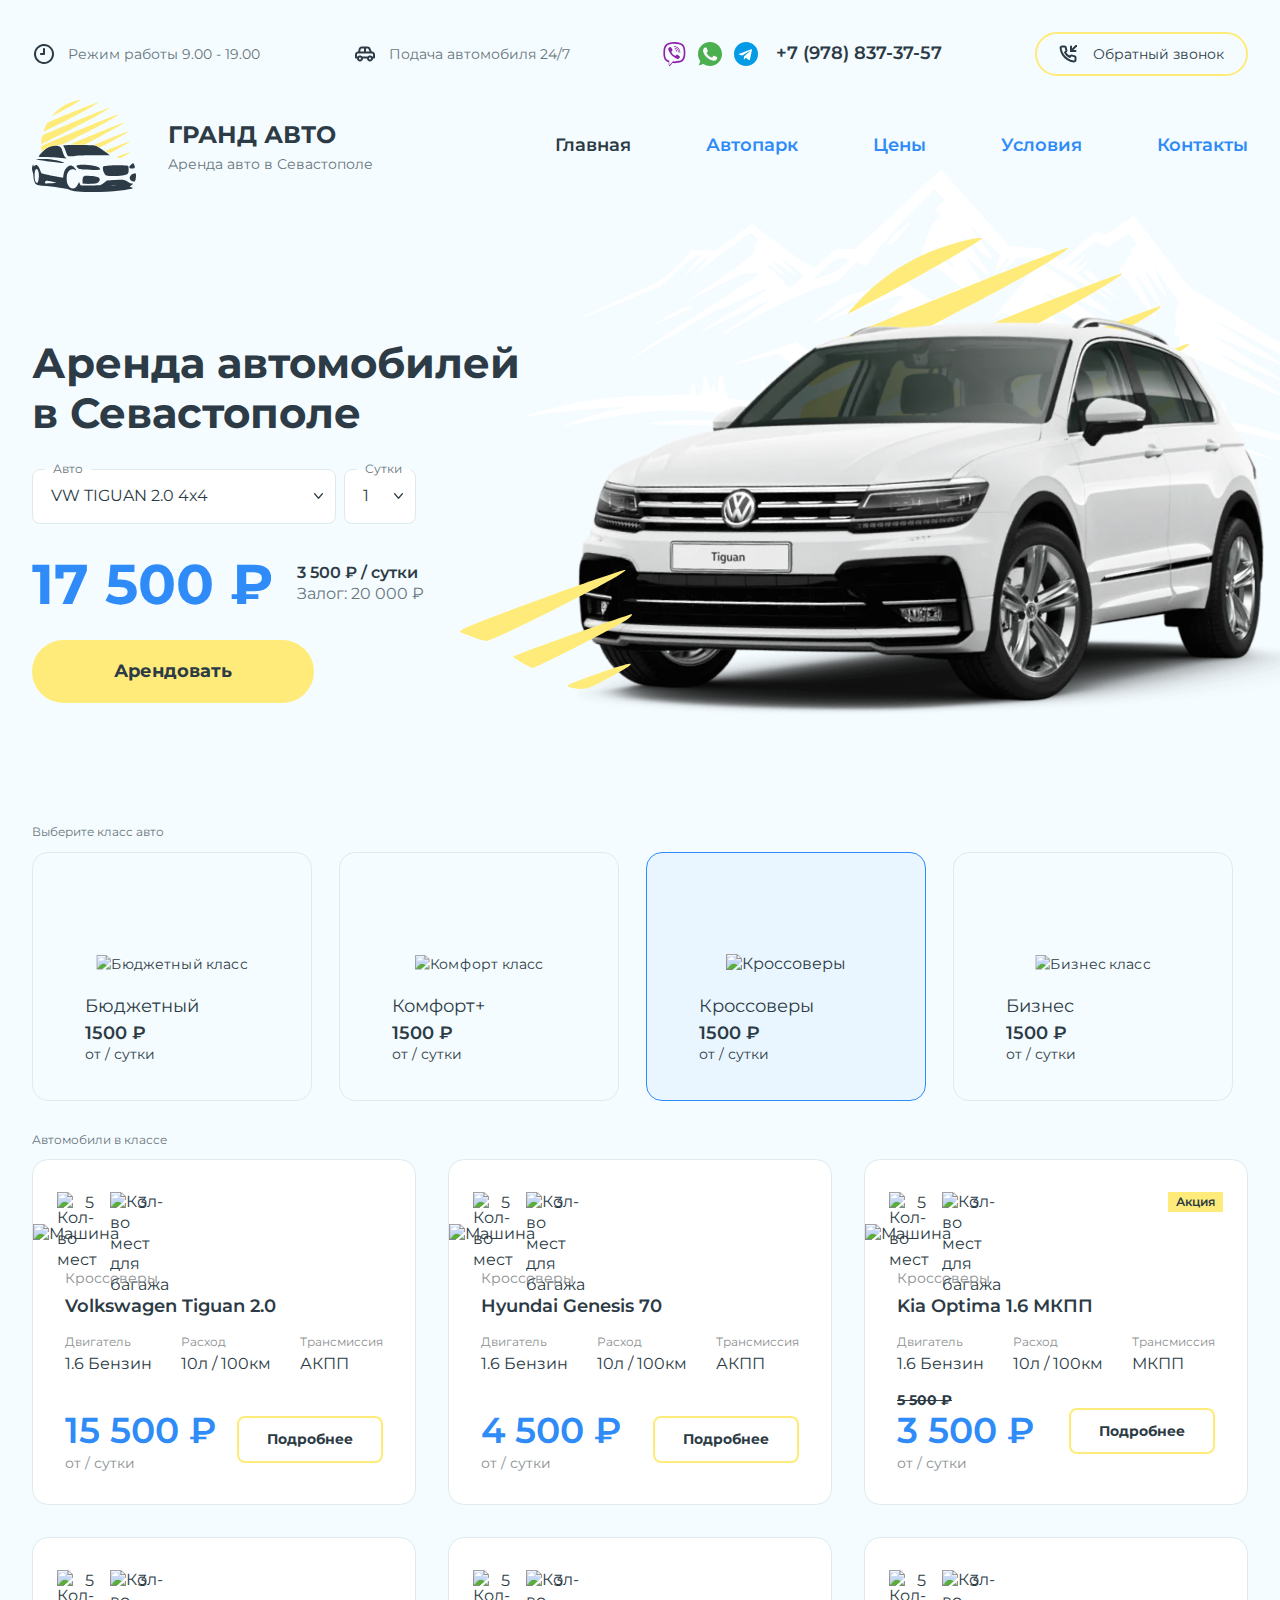
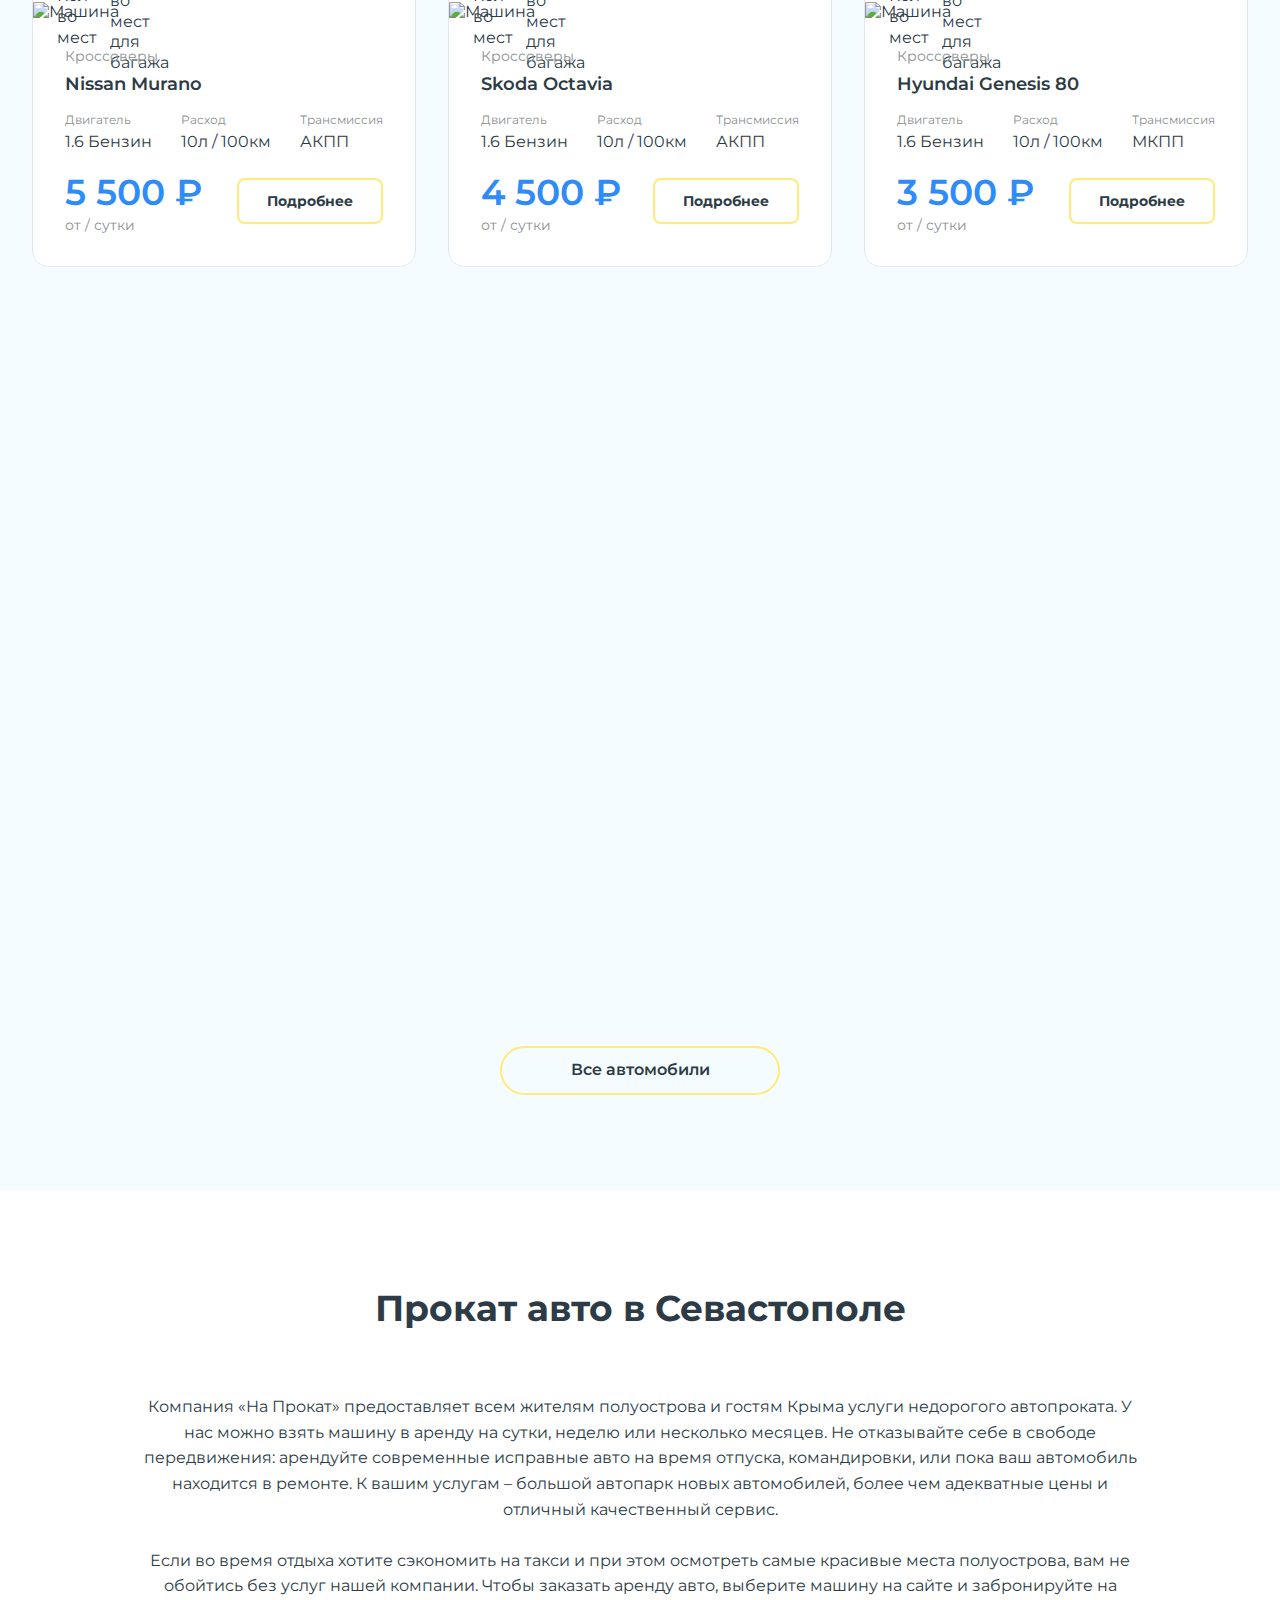
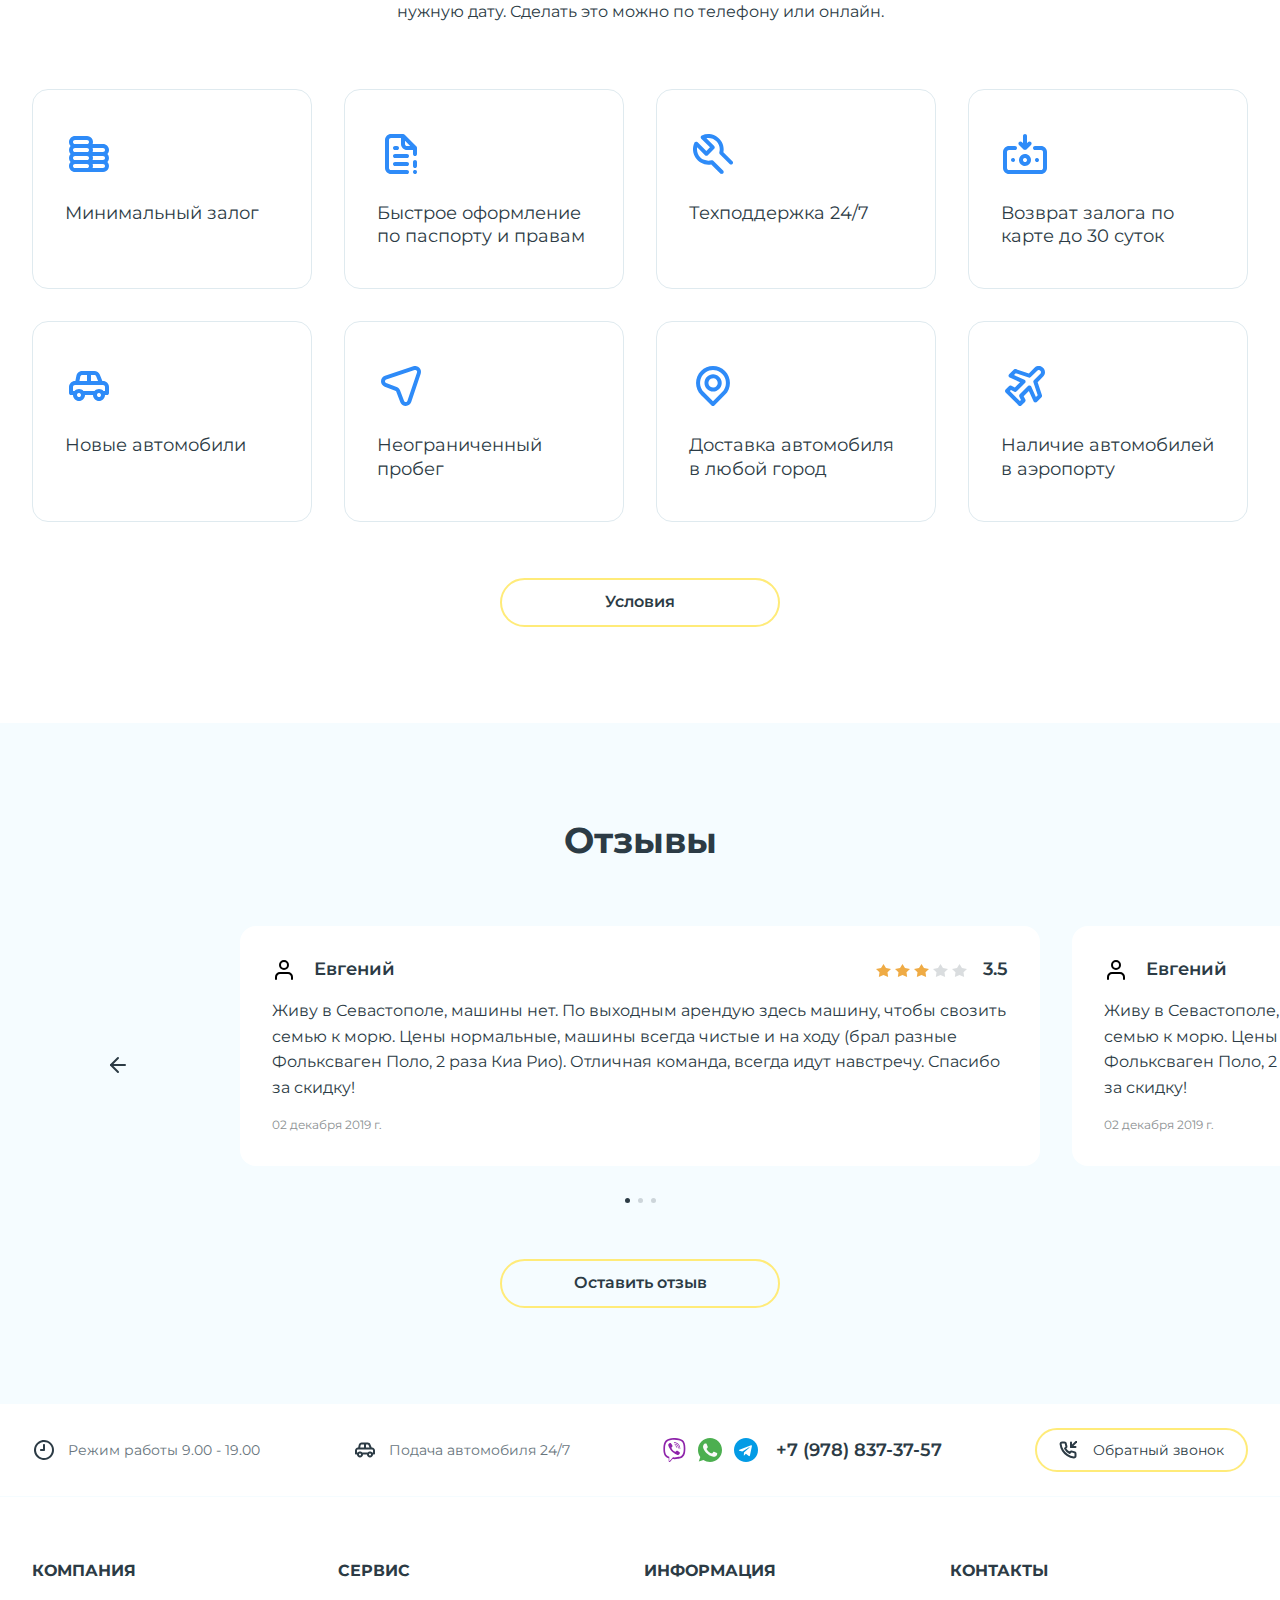
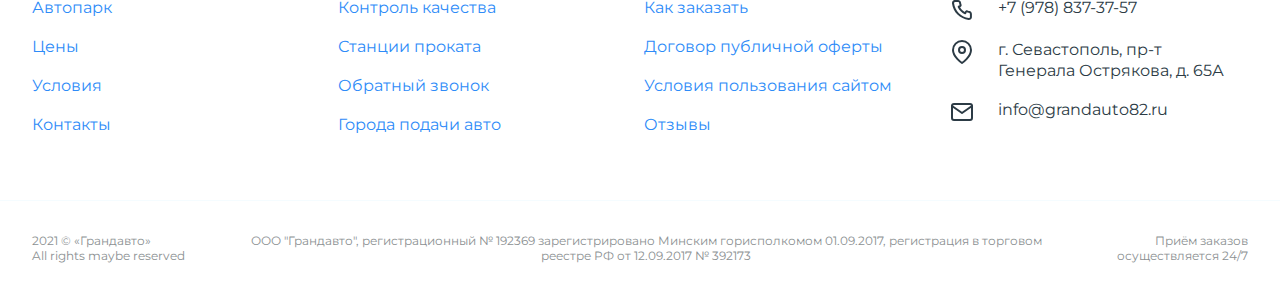
==== commit ee34463d: "перенос данных в модальное окно на главном экране" ====
--- a/index.html
+++ b/index.html
@@ -141,10 +141,10 @@
               </div>
             </div>
             <div class="main__price">
-              <span class="main__price-all">17 500 ₽</span>
+              <span class="main__price-all"><span>17 500</span> ₽</span>
               <div class="main__price__correction">
-                <span class="main__price-day">3 500 ₽ / сутки</span>
-                <span class="main__price-deposit">Залог: 20 000 ₽ </span>
+                <span class="main__price-day"><span>3 500</span> ₽ / сутки</span>
+                <span class="main__price-deposit">Залог: <span>20 000</span> ₽ </span>
               </div>
             </div>
             <button class="btn btn-round main-btn modal-open" data-modal-open="rent">Арендовать</button>
@@ -446,7 +446,7 @@
                     </div>
                   </div>
                 </li>
-                <li class="park__car-item _show" data-park-car="budget">
+                <li class="park__car-item" data-park-car="budget">
                   <div class="park__car__header">
                     <div class="park__car__character park__car__people">
                       <div class="park__car__character-icon"><img src="img/car-people.svg" alt="Кол-во мест"></div>
@@ -486,7 +486,7 @@
                     </div>
                   </div>
                 </li>
-                <li class="park__car-item _show" data-park-car="budget">
+                <li class="park__car-item" data-park-car="budget">
                   <div class="park__car__header">
                     <div class="park__car__character park__car__people">
                       <div class="park__car__character-icon"><img src="img/car-people.svg" alt="Кол-во мест"></div>
@@ -526,7 +526,7 @@
                     </div>
                   </div>
                 </li>
-                <li class="park__car-item _show" data-park-car="comfort">
+                <li class="park__car-item" data-park-car="comfort">
                   <div class="park__car__header">
                     <div class="park__car__character park__car__people">
                       <div class="park__car__character-icon"><img src="img/car-people.svg" alt="Кол-во мест"></div>
@@ -566,7 +566,7 @@
                     </div>
                   </div>
                 </li>
-                <li class="park__car-item _show" data-park-car="comfort">
+                <li class="park__car-item" data-park-car="comfort">
                   <div class="park__car__header">
                     <div class="park__car__character park__car__people">
                       <div class="park__car__character-icon"><img src="img/car-people.svg" alt="Кол-во мест"></div>
@@ -606,7 +606,7 @@
                     </div>
                   </div>
                 </li>
-                <li class="park__car-item _show" data-park-car="business">
+                <li class="park__car-item" data-park-car="business">
                   <div class="park__car__header">
                     <div class="park__car__character park__car__people">
                       <div class="park__car__character-icon"><img src="img/car-people.svg" alt="Кол-во мест"></div>
@@ -646,7 +646,7 @@
                     </div>
                   </div>
                 </li>
-                <li class="park__car-item _show" data-park-car="business">
+                <li class="park__car-item" data-park-car="business">
                   <div class="park__car__header">
                     <div class="park__car__character park__car__people">
                       <div class="park__car__character-icon"><img src="img/car-people.svg" alt="Кол-во мест"></div>
@@ -688,7 +688,7 @@
                 </li>
               </ul>
               <div class="park-more">
-                <a href="#" class="btn-outline btn-round park-more-link">Все автомобили</a>
+                <a href="autopark.html" class="btn-outline btn-round park-more-link">Все автомобили</a>
               </div>
             </div>
           </div>
@@ -1115,19 +1115,19 @@
           </div>
           <div class="modal-rent-info">
             <div class="modal-rent-info__body">
-              <h2 class="modal-rent-info-title">VW TIGUAN 2.0 4x4</h2>
+              <h2 class="modal-rent-info-title"></h2>
               <ul class="modal-rent-info__list">
                 <div class="modal-rent-info__item">
                   <div class="modal-rent-info__item-icon"><img src="img/rent-calendar.svg" alt="Календарь"></div>
-                  <span class="modal-rent-info__item-text">5 суток</span>
+                  <span class="modal-rent-info__item-text modal-rent-info-day"><span></span> суток</span>
                 </div>
                 <div class="modal-rent-info__item">
                   <div class="modal-rent-info__item-icon"><img src="img/rent-wallet.svg" alt="Кошелек"></div>
-                  <span class="modal-rent-info__item-text">3 500 ₽ / сутки</span>
+                  <span class="modal-rent-info__item-text modal-rent-info-price-day"><span></span> ₽ / сутки</span>
                 </div>
                 <div class="modal-rent-info__item">
                   <div class="modal-rent-info__item-icon"><img src="img/renta-deposit.svg" alt="Залог"></div>
-                  <span class="modal-rent-info__item-text">Залог: 20 000 ₽ </span>
+                  <span class="modal-rent-info__item-text modal-rent-info-deposit">Залог: <span></span> ₽ </span>
                 </div>
               </ul>
             </div>
@@ -1198,7 +1198,7 @@
                   <label for="modal-callback__checkbox-input">Я ознакомлен(-а) с <a href="#"> Политикой конфиденциальности</a></label>
                 </div>
                 <div class="modal-rent__footer">
-                  <span class="modal-rent-price">70 500 ₽</span>
+                  <span class="modal-rent-price modal-rent-info-price"><span></span> ₽</span>
                   <button type="submit" class="btn btn-round modal-rent-btn">Отправить</button>
                 </div>
               </form>
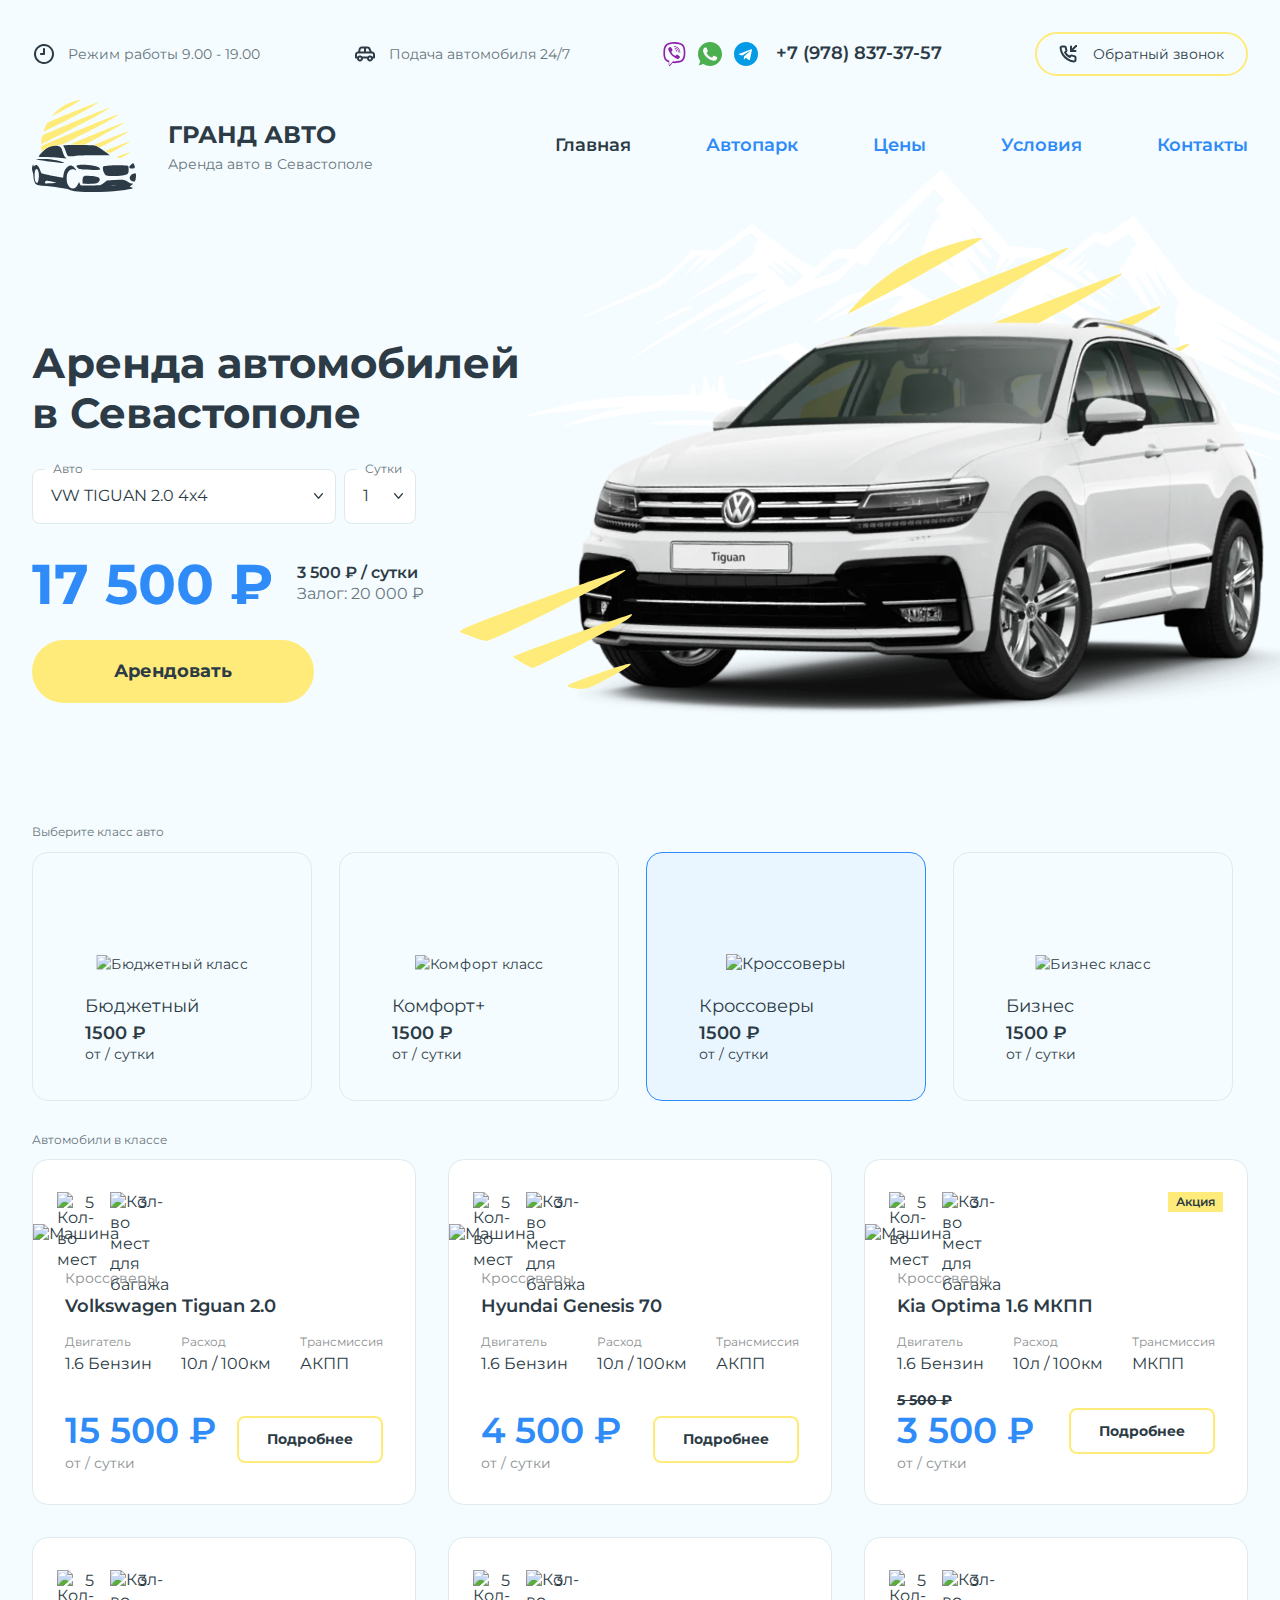
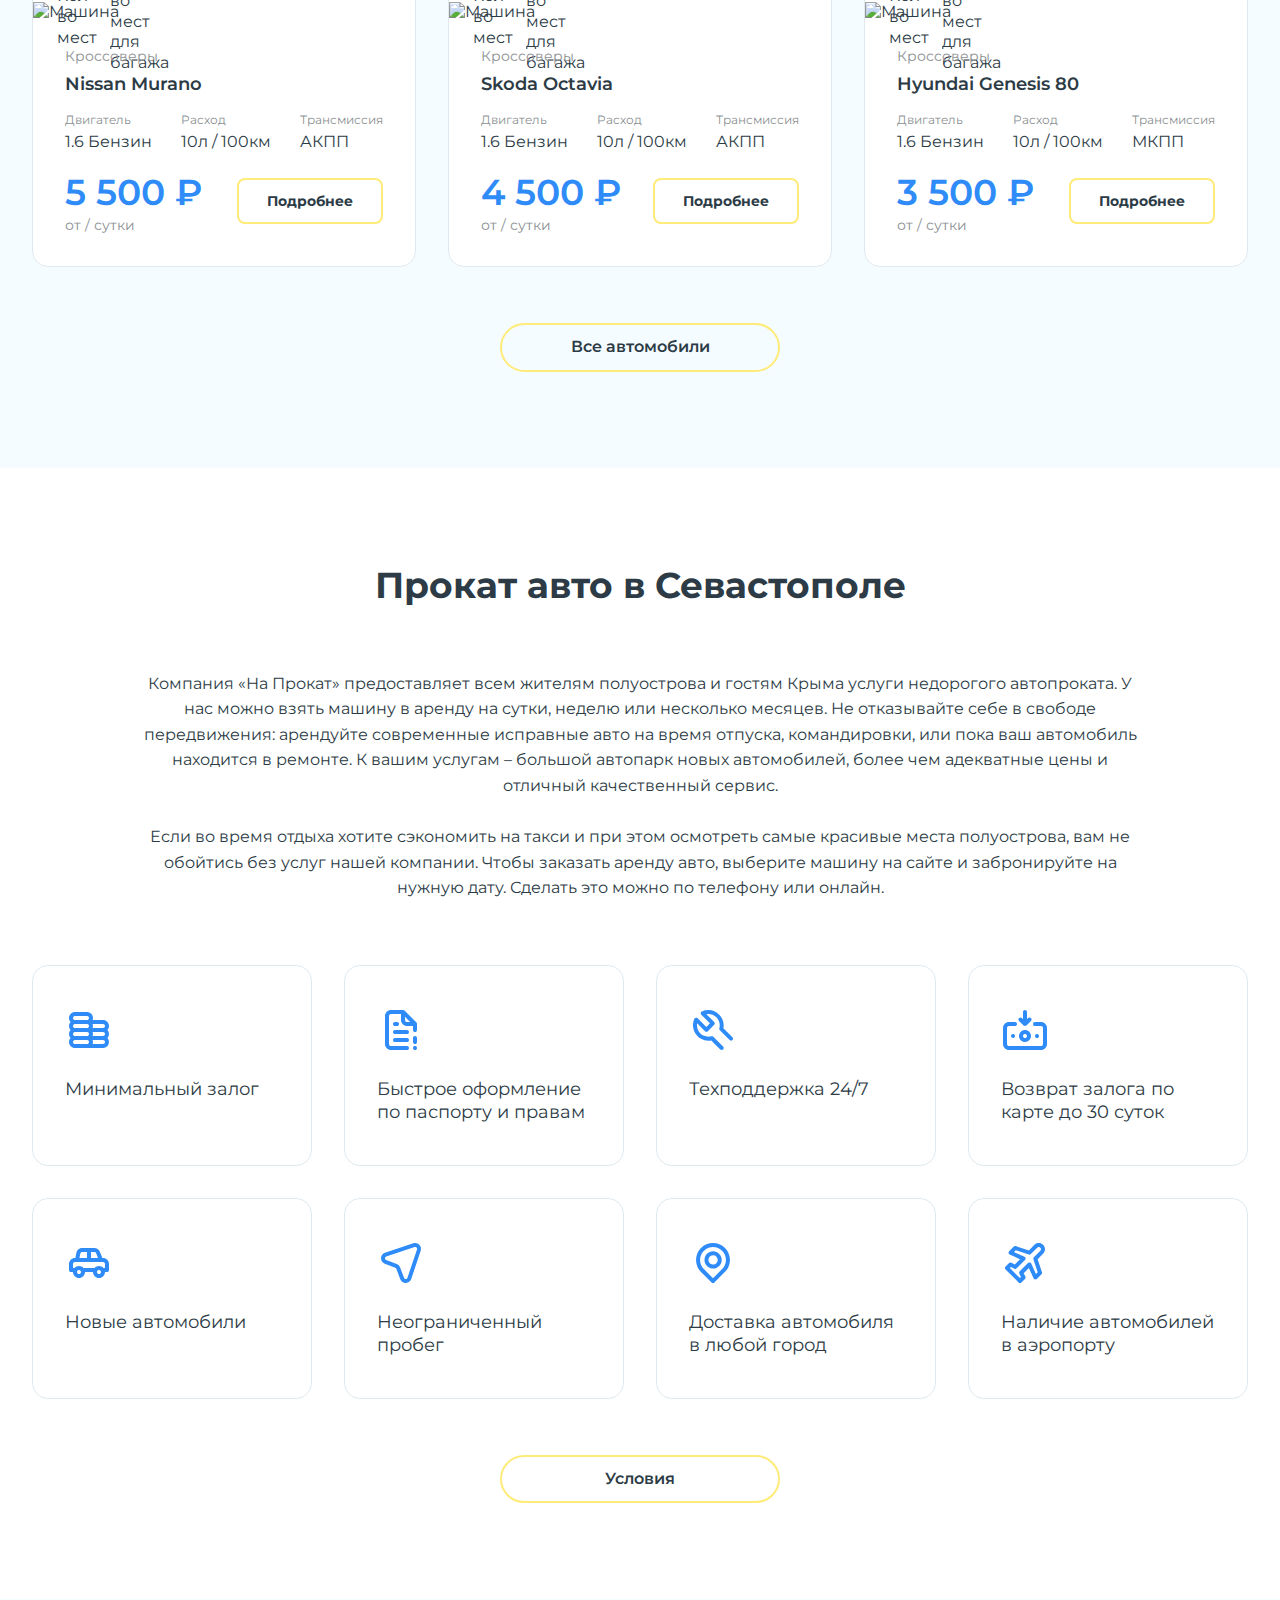
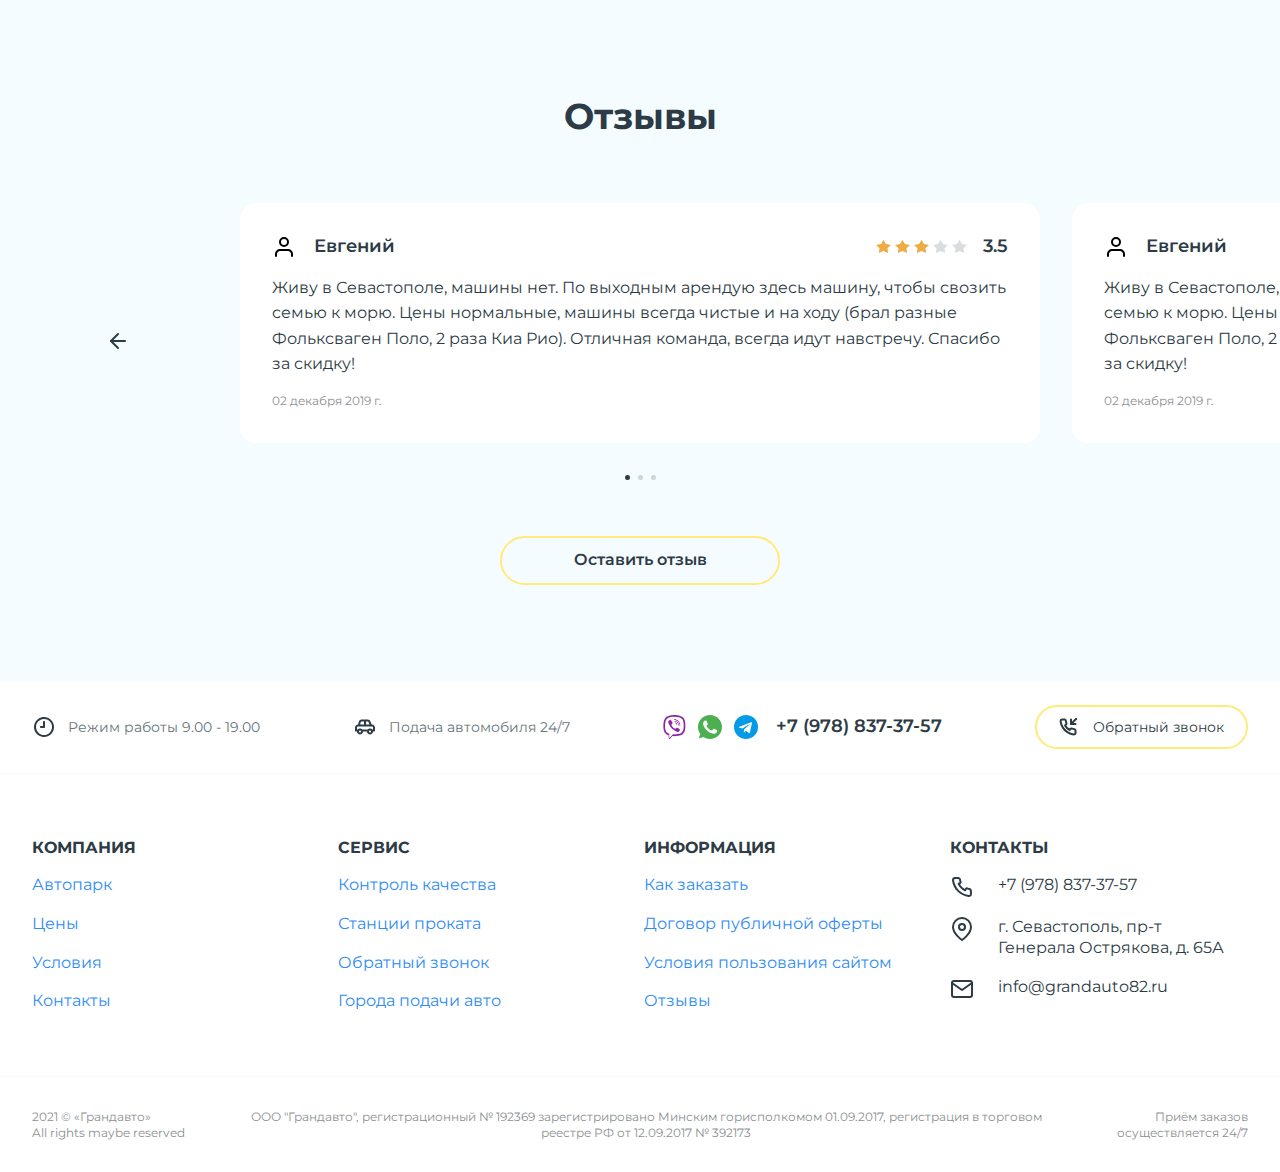
==== commit 688fc98a: "автопарк" ====
--- a/index.html
+++ b/index.html
@@ -894,7 +894,7 @@
             <div class="reviews__pagination"></div>
           </div>
           <div class="reviews-btn-more">
-            <button class="btn-outline btn-round reviews-btn-more-link">Оставить отзыв</button>
+            <button class="btn-outline btn-round reviews-btn-more-link modal-open" data-modal-open="review">Оставить отзыв</button>
           </div>
         </div>
       </div>
@@ -1207,19 +1207,86 @@
         </div>
       </div>
     </div>
+    <!-- Модальное окно в разделе условий -->
+    <!-- Данные берутся из js/rental-info.json -->
     <div class="modal modal-condition" data-modal="condition">
       <div class="modal__body">
         <div class="modal__content">
           <div class="modal__header">
             <div class="modal-condition__header">
-              <div class="modal-condition-icon"><img src="img/rental-money.svg" alt=""></div>
-              <h3 class="modal-title modal-condition-title">Минимальный залог</h3>
+              <div class="modal-condition-icon"><img src="" alt=""></div>
+              <h3 class="modal-title modal-condition-title"></h3>
             </div>
             <button class="modal-close"></button>
           </div>
           <div class="modal-condition__content">
-            <p class="modal-condition-text">Компания «На Прокат» предоставляет всем жителям полуострова и гостям Крыма услуги недорогого автопроката. У нас можно взять машину в аренду на сутки, неделю или несколько месяцев. Не отказывайте себе в свободе передвижения: арендуйте современные исправные авто на время отпуска, командировки, или пока ваш автомобиль находится в ремонте. К вашим услугам – большой автопарк новых автомобилей, более чем адекватные цены и отличный качественный сервис.</p>
+            <p class="modal-condition-text"></p>
             <button class="btn btn-round modal-condition-btn">ОК</button>
+          </div>
+        </div>
+      </div>
+    </div>
+    <div class="modal modal-review" data-modal="review">
+      <div class="modal__body">
+        <div class="modal__content">
+          <div class="modal__header">
+            <h3 class="modal-title">Оставить отзыв</h3>
+            <button class="modal-close"></button> 
+          </div>
+          <div class="modal-review-form"> 
+            <form action="#" method="POST">
+              <div class="modal-callback__inputs">
+                <div class="modal__input">
+                  <input name="modal-callback-name" type="text" class="input">
+                  <label for="modal-callback-name" class="input-label">Имя</label>
+                </div>
+                <div class="modal__input">
+                  <input name="modal-callback-name" type="phone" class="input">
+                  <label for="modal-callback-name" class="input-label">Номер</label>
+                </div>
+              </div>
+              <div class="modal__input modal-review-textarea">
+                <textarea name="modal-callback-name" class="input"></textarea>
+                <label for="modal-callback-name" class="input-label">Сообщение</label>
+              </div>
+              <div class="modal-callback__checkbox">
+                <input name="modal-callback__checkbox-input" type="checkbox" checked>
+                <label for="modal-callback__checkbox-input">Я ознакомлен(-а) с <a href="#"> Политикой конфиденциальности</a></label>
+              </div>
+              <div class="modal-review__footer">
+                <div class="modal-review__estimation">
+                  <span class="modal-review__estimation-title">Оценка качества</span>
+                  <ul class="modal-review__list">
+                    <li class="modal-review-star">
+                      <svg width="15" height="15" viewBox="0 0 15 15" fill="none" xmlns="http://www.w3.org/2000/svg">
+                        <path fill-rule="evenodd" clip-rule="evenodd" d="M7.5 1L9.97724 5.08591L15 5.96601L11.5017 9.37073L12.128 14L7.5 12.0188L2.8584 14L3.49811 9.37073L0 5.96601L5.0226 5.08591L7.5 1" fill="#DADDDF"/>
+                      </svg>
+                    </li>
+                    <li class="modal-review-star">
+                      <svg width="15" height="15" viewBox="0 0 15 15" fill="none" xmlns="http://www.w3.org/2000/svg">
+                        <path fill-rule="evenodd" clip-rule="evenodd" d="M7.5 1L9.97724 5.08591L15 5.96601L11.5017 9.37073L12.128 14L7.5 12.0188L2.8584 14L3.49811 9.37073L0 5.96601L5.0226 5.08591L7.5 1" fill="#DADDDF"/>
+                      </svg>
+                    </li>
+                    <li class="modal-review-star">
+                      <svg width="15" height="15" viewBox="0 0 15 15" fill="none" xmlns="http://www.w3.org/2000/svg">
+                        <path fill-rule="evenodd" clip-rule="evenodd" d="M7.5 1L9.97724 5.08591L15 5.96601L11.5017 9.37073L12.128 14L7.5 12.0188L2.8584 14L3.49811 9.37073L0 5.96601L5.0226 5.08591L7.5 1" fill="#DADDDF"/>
+                      </svg>
+                    </li>
+                    <li class="modal-review-star">
+                      <svg width="15" height="15" viewBox="0 0 15 15" fill="none" xmlns="http://www.w3.org/2000/svg">
+                        <path fill-rule="evenodd" clip-rule="evenodd" d="M7.5 1L9.97724 5.08591L15 5.96601L11.5017 9.37073L12.128 14L7.5 12.0188L2.8584 14L3.49811 9.37073L0 5.96601L5.0226 5.08591L7.5 1" fill="#DADDDF"/>
+                      </svg>
+                    </li>
+                    <li class="modal-review-star">
+                      <svg width="15" height="15" viewBox="0 0 15 15" fill="none" xmlns="http://www.w3.org/2000/svg">
+                        <path fill-rule="evenodd" clip-rule="evenodd" d="M7.5 1L9.97724 5.08591L15 5.96601L11.5017 9.37073L12.128 14L7.5 12.0188L2.8584 14L3.49811 9.37073L0 5.96601L5.0226 5.08591L7.5 1" fill="#DADDDF"/>
+                      </svg>
+                    </li>
+                  </ul>
+                </div>
+                <button type="submit" class="btn btn-round modal-review-btn">Отправить</button>
+              </div>
+            </form>
           </div>
         </div>
       </div>
--- a/css/style.css
+++ b/css/style.css
@@ -261,6 +261,12 @@
   background: rgba(15, 124, 255, 0.2);
 }
 
+.breadcrumbs {
+  font-size: 12px;
+  color: var(--third);
+  margin: 0 0 8px 0;
+}
+
 .select {
   position: relative;
 }
@@ -379,7 +385,7 @@
   margin: -1px 0 0 0;
   overflow-y: auto;
   overflow-x: hidden;
-  z-index: 1;
+  z-index: 10;
 }
 
 .select-item {
@@ -1491,6 +1497,18 @@
           transform: scale(1);
 }
 
+@media screen and (max-width: 960px) {
+  .park__class__item {
+    width: 250px;
+  }
+}
+
+@media screen and (max-width: 600px) {
+  .park__class__item {
+    width: 230px;
+  }
+}
+
 .park__class-img {
   width: 100%;
   height: 122px;
@@ -1506,6 +1524,12 @@
   -webkit-justify-content: center;
       -ms-flex-pack: center;
           justify-content: center;
+}
+
+@media screen and (max-width: 600px) {
+  .park__class-img {
+    height: 100px;
+  }
 }
 
 .park__class__item__content {
@@ -1526,6 +1550,12 @@
   padding: 0 52px 36px;
 }
 
+@media screen and (max-width: 600px) {
+  .park__class__item__content {
+    padding: 0 32px 24px;
+  }
+}
+
 .park__class__item-title {
   font-size: 18px;
 }
@@ -1572,10 +1602,7 @@
 }
 
 .park__car-item {
-  display: -webkit-box;
-  display: -webkit-flex;
-  display: -ms-flexbox;
-  display: flex;
+  display: none;
   -webkit-box-orient: vertical;
   -webkit-box-direction: normal;
   -webkit-flex-direction: column;
@@ -1607,6 +1634,10 @@
       -ms-transform: scale(1);
           transform: scale(1);
   opacity: 1;
+  display: -webkit-box;
+  display: -webkit-flex;
+  display: -ms-flexbox;
+  display: flex;
 }
 
 .park__car-item._sale .park__car-sale {
@@ -2917,3 +2948,176 @@
     max-width: none;
   }
 }
+
+.modal-review-form {
+  padding: 24px;
+}
+
+@media screen and (max-width: 490px) {
+  .modal-review-form {
+    padding: 24px 16px;
+  }
+}
+
+.modal-review-textarea {
+  height: 100px;
+  margin: 32px 0 0 0;
+}
+
+.modal-review-textarea textarea {
+  width: 100%;
+  height: 100%;
+}
+
+.modal-review__footer {
+  display: -webkit-box;
+  display: -webkit-flex;
+  display: -ms-flexbox;
+  display: flex;
+  -webkit-box-align: center;
+  -webkit-align-items: center;
+      -ms-flex-align: center;
+          align-items: center;
+  -webkit-box-pack: justify;
+  -webkit-justify-content: space-between;
+      -ms-flex-pack: justify;
+          justify-content: space-between;
+  margin: 24px 0 0 0;
+}
+
+@media screen and (max-width: 510px) {
+  .modal-review__footer {
+    -webkit-box-orient: vertical;
+    -webkit-box-direction: normal;
+    -webkit-flex-direction: column;
+        -ms-flex-direction: column;
+            flex-direction: column;
+    -webkit-box-align: start;
+    -webkit-align-items: flex-start;
+        -ms-flex-align: start;
+            align-items: flex-start;
+  }
+}
+
+@media screen and (max-width: 510px) {
+  .modal-review__estimation {
+    width: 100%;
+  }
+}
+
+.modal-review__estimation-title {
+  font-size: 14px;
+  color: var(--second);
+}
+
+.modal-review__list {
+  display: -webkit-box;
+  display: -webkit-flex;
+  display: -ms-flexbox;
+  display: flex;
+  -webkit-box-align: center;
+  -webkit-align-items: center;
+      -ms-flex-align: center;
+          align-items: center;
+  -webkit-box-orient: horizontal;
+  -webkit-box-direction: reverse;
+  -webkit-flex-direction: row-reverse;
+      -ms-flex-direction: row-reverse;
+          flex-direction: row-reverse;
+  margin: 8px 0 0 0;
+}
+
+@media screen and (max-width: 510px) {
+  .modal-review__list {
+    width: 100%;
+    -webkit-box-pack: center;
+    -webkit-justify-content: center;
+        -ms-flex-pack: center;
+            justify-content: center;
+  }
+}
+
+.modal-review-star {
+  width: 24px;
+  height: 24px;
+  cursor: pointer;
+}
+
+.modal-review-star svg {
+  width: 100%;
+  height: 100%;
+  -webkit-transition: 0.2s;
+  -o-transition: 0.2s;
+  transition: 0.2s;
+}
+
+.modal-review-star:not(:first-child) {
+  margin: 0 16px 0 0;
+}
+
+.modal-review-star:nth-child(5):hover svg path {
+  fill: #EFAB45;
+}
+
+.modal-review-star:nth-child(4):hover svg path {
+  fill: #EFAB45;
+}
+
+.modal-review-star:nth-child(4):hover ~ .modal-review-star:nth-child(5) svg path {
+  fill: #EFAB45;
+}
+
+.modal-review-star:nth-child(3):hover svg path {
+  fill: #EFAB45;
+}
+
+.modal-review-star:nth-child(3):hover ~ .modal-review-star:nth-child(5) svg path,
+.modal-review-star:nth-child(3):hover ~ .modal-review-star:nth-child(4) svg path {
+  fill: #EFAB45;
+}
+
+.modal-review-star:nth-child(2):hover svg path {
+  fill: #EFAB45;
+}
+
+.modal-review-star:nth-child(2):hover ~ .modal-review-star:nth-child(5) svg path,
+.modal-review-star:nth-child(2):hover ~ .modal-review-star:nth-child(4) svg path,
+.modal-review-star:nth-child(2):hover ~ .modal-review-star:nth-child(3) svg path {
+  fill: #EFAB45;
+}
+
+.modal-review-star:nth-child(1):hover svg path {
+  fill: #EFAB45;
+}
+
+.modal-review-star:nth-child(1):hover ~ .modal-review-star:nth-child(5) svg path,
+.modal-review-star:nth-child(1):hover ~ .modal-review-star:nth-child(4) svg path,
+.modal-review-star:nth-child(1):hover ~ .modal-review-star:nth-child(3) svg path,
+.modal-review-star:nth-child(1):hover ~ .modal-review-star:nth-child(2) svg path {
+  fill: #EFAB45;
+}
+
+.modal-review-star._fill svg path {
+  fill: #EFAB45;
+}
+
+@media screen and (max-width: 510px) {
+  .modal-review-star {
+    width: 32px;
+    height: 32px;
+  }
+}
+
+.modal-review-btn {
+  max-width: 250px;
+  width: 100%;
+  font-size: 18px;
+  font-weight: 600;
+  margin: 24px 0 0 0;
+}
+
+@media screen and (max-width: 510px) {
+  .modal-review-btn {
+    max-width: none;
+  }
+}
